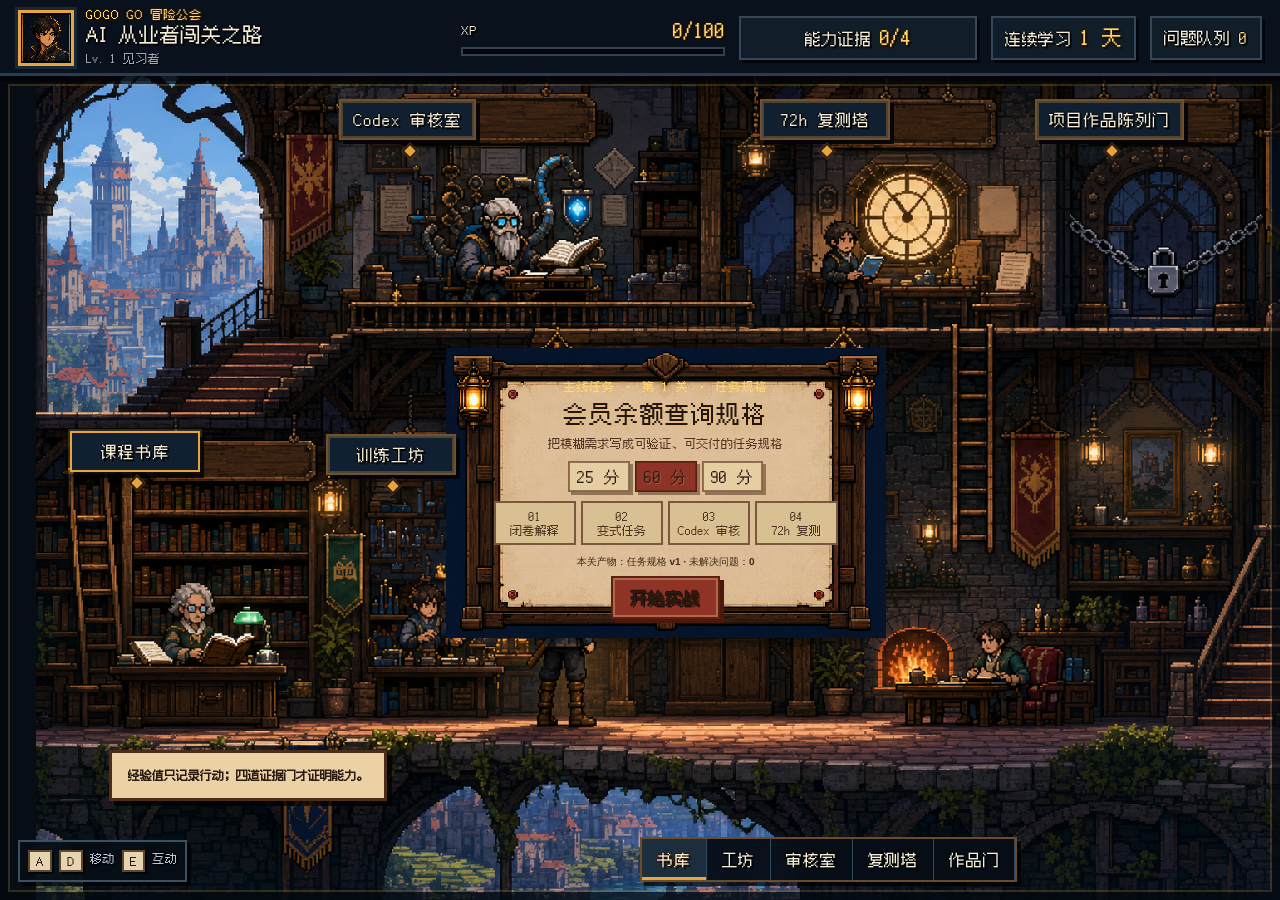
==== index.html @ d11a225c "publish pixel AI learning quest" ====
<!doctype html>
<html lang="zh-CN">
<head>
  <meta charset="utf-8">
  <meta name="viewport" content="width=device-width, initial-scale=1">
  <meta http-equiv="refresh" content="0; url=./AI%E4%BB%8E%E4%B8%9A%E8%80%85%E9%97%AF%E5%85%B3%E4%B9%8B%E8%B7%AF.html">
  <title>AI 从业者闯关之路</title>
  <link rel="canonical" href="./AI%E4%BB%8E%E4%B8%9A%E8%80%85%E9%97%AF%E5%85%B3%E4%B9%8B%E8%B7%AF.html">
  <script>
    window.location.replace("./AI%E4%BB%8E%E4%B8%9A%E8%80%85%E9%97%AF%E5%85%B3%E4%B9%8B%E8%B7%AF.html" + window.location.search + window.location.hash);
  </script>
</head>
<body>
  <p><a href="./AI%E4%BB%8E%E4%B8%9A%E8%80%85%E9%97%AF%E5%85%B3%E4%B9%8B%E8%B7%AF.html">进入 AI 从业者闯关之路</a></p>
</body>
</html>
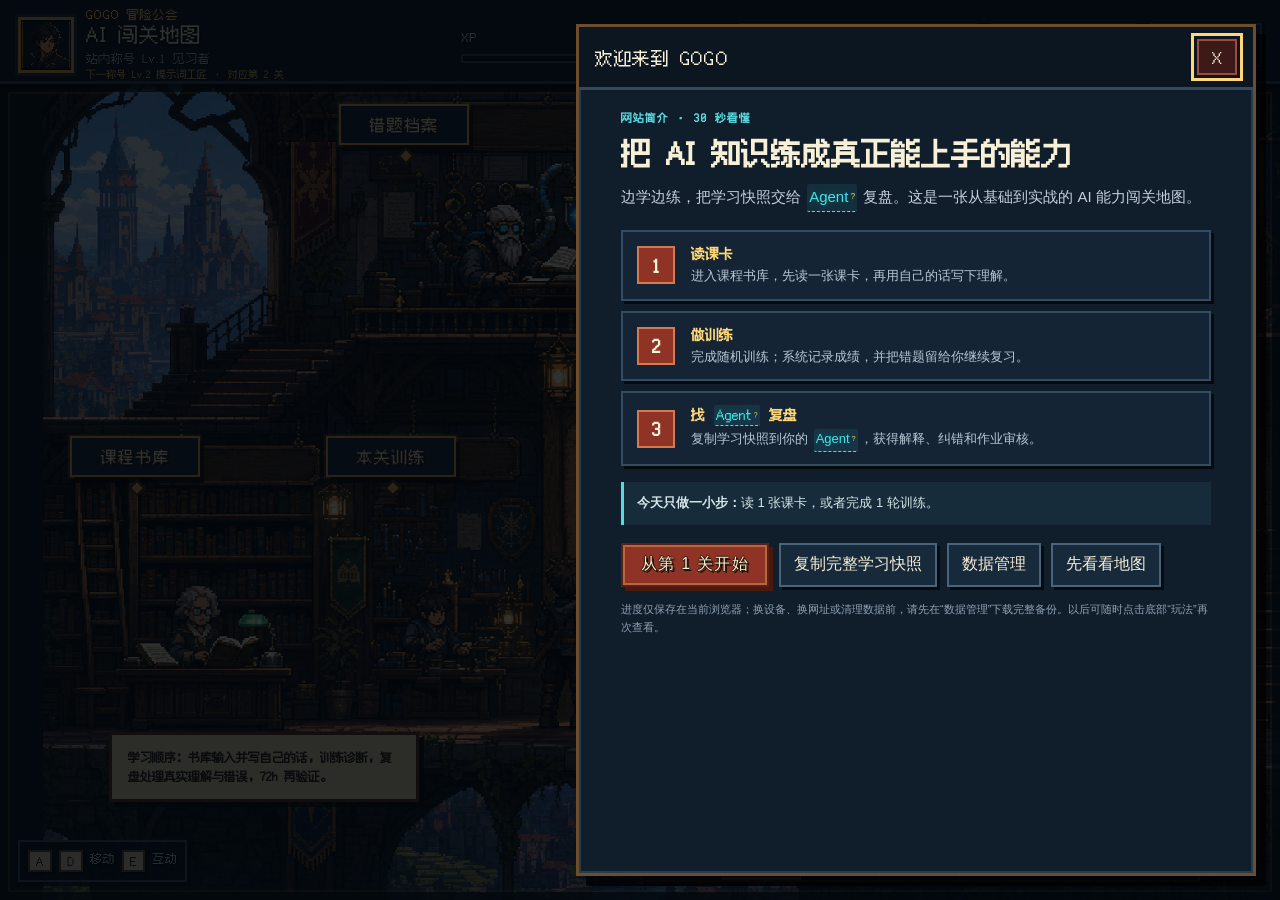
==== commit 2263b7dd: "feat: add progress backup and refresh GOGO brand" ====
--- a/index.html
+++ b/index.html
@@ -1,16 +1,1832 @@
-<!doctype html>
+<!DOCTYPE html>
 <html lang="zh-CN">
 <head>
-  <meta charset="utf-8">
-  <meta name="viewport" content="width=device-width, initial-scale=1">
-  <meta http-equiv="refresh" content="0; url=./AI%E4%BB%8E%E4%B8%9A%E8%80%85%E9%97%AF%E5%85%B3%E4%B9%8B%E8%B7%AF.html">
-  <title>AI 从业者闯关之路</title>
-  <link rel="canonical" href="./AI%E4%BB%8E%E4%B8%9A%E8%80%85%E9%97%AF%E5%85%B3%E4%B9%8B%E8%B7%AF.html">
-  <script>
-    window.location.replace("./AI%E4%BB%8E%E4%B8%9A%E8%80%85%E9%97%AF%E5%85%B3%E4%B9%8B%E8%B7%AF.html" + window.location.search + window.location.hash);
-  </script>
+<meta charset="UTF-8">
+<meta name="viewport" content="width=device-width, initial-scale=1.0">
+<title>GOGO · AI 闯关地图</title>
+<meta name="description" content="边学边练，把学习快照交给 Agent 复盘。通过课卡、训练、错题和项目证据，完成可验证的 AI 能力闯关。">
+<meta name="theme-color" content="#07111d">
+<link rel="canonical" href="https://learn.zhixng.cn/course">
+<meta property="og:locale" content="zh_CN">
+<meta property="og:type" content="website">
+<meta property="og:site_name" content="GOGO">
+<meta property="og:title" content="GOGO · AI 闯关地图">
+<meta property="og:description" content="边学边练，把学习快照交给 Agent 复盘。通过课卡、训练、错题和项目证据，完成可验证的 AI 能力闯关。">
+<meta property="og:url" content="https://learn.zhixng.cn/course">
+<meta property="og:image" content="https://learn.zhixng.cn/assets/pixel-guild-hall.webp">
+<meta property="og:image:type" content="image/webp">
+<meta property="og:image:width" content="1586">
+<meta property="og:image:height" content="992">
+<meta property="og:image:alt" content="GOGO AI 闯关地图像素学习大厅">
+<meta name="twitter:card" content="summary_large_image">
+<meta name="twitter:title" content="GOGO · AI 闯关地图">
+<meta name="twitter:description" content="边学边练，把学习快照交给 Agent 复盘，完成可验证的 AI 能力闯关。">
+<meta name="twitter:image" content="https://learn.zhixng.cn/assets/pixel-guild-hall.webp">
+<meta name="twitter:image:alt" content="GOGO AI 闯关地图像素学习大厅">
+<style>
+  :root{
+    --bg:#0e1120; --bg2:#141a30; --card:#1a2138; --card2:#212a4a;
+    --line:#2c3558; --txt:#eef1fb; --txt2:#9aa5c8; --txt3:#6b76a0;
+    --accent:#7c6cff; --accent2:#39d0d8; --gold:#ffc94d; --green:#3ddc97;
+    --red:#ff6b81; --blue:#5b9cff; --orange:#ff9f5b;
+    --grad:linear-gradient(135deg,#7c6cff,#39d0d8);
+  }
+  *{margin:0;padding:0;box-sizing:border-box;-webkit-tap-highlight-color:transparent}
+  html,body{height:100%}
+  body{font-family:-apple-system,BlinkMacSystemFont,"PingFang SC","Microsoft YaHei",sans-serif;
+    background:var(--bg);color:var(--txt);overscroll-behavior:none}
+  #app{max-width:560px;margin:0 auto;min-height:100%;position:relative;padding-bottom:76px}
+
+  header{padding:18px 18px 6px;position:sticky;top:0;z-index:20;
+    background:linear-gradient(180deg,var(--bg) 75%,transparent)}
+  .hd-row{display:flex;align-items:center;justify-content:space-between}
+  .logo{font-size:18px;font-weight:800;letter-spacing:.5px}
+  .logo span{background:var(--grad);-webkit-background-clip:text;background-clip:text;color:transparent}
+  .xp-pill{display:flex;align-items:center;gap:6px;background:var(--card);border:1px solid var(--line);
+    border-radius:999px;padding:5px 12px;font-size:12px;font-weight:700}
+  .xp-pill b{color:var(--gold)}
+  .title-bar{margin-top:8px}
+  .rank-name{font-size:13px;color:var(--txt2);display:flex;justify-content:space-between}
+  .rank-name b{color:var(--txt)}
+  .xpbar{height:6px;background:var(--card);border-radius:99px;margin-top:5px;overflow:hidden}
+  .xpbar i{display:block;height:100%;background:var(--grad);border-radius:99px;transition:width .5s}
+
+  nav{position:fixed;bottom:0;left:50%;transform:translateX(-50%);width:100%;max-width:560px;
+    display:flex;background:rgba(20,26,48,.96);backdrop-filter:blur(10px);
+    border-top:1px solid var(--line);z-index:30;padding-bottom:env(safe-area-inset-bottom)}
+  nav button{flex:1;background:none;border:none;color:var(--txt3);font-size:11px;padding:9px 0 8px;
+    display:flex;flex-direction:column;align-items:center;gap:3px;cursor:pointer;font-family:inherit;position:relative}
+  nav button .ic{font-size:20px;line-height:1}
+  nav button.on{color:var(--accent2)}
+  nav button .bdg{position:absolute;top:4px;right:calc(50% - 22px);background:var(--red);color:#fff;
+    font-size:9px;font-weight:800;border-radius:99px;padding:1px 5px;min-width:15px}
+  .page{display:none;padding:6px 16px 30px;animation:fadein .25s}
+  .page.on{display:block}
+  @keyframes fadein{from{opacity:0;transform:translateY(6px)}to{opacity:1;transform:none}}
+
+  .map-wrap{position:relative;padding:10px 0 20px}
+  .map-line{position:absolute;left:50%;top:0;bottom:0;width:3px;transform:translateX(-50%);
+    background:repeating-linear-gradient(180deg,var(--line) 0 8px,transparent 8px 16px)}
+  .lv-row{position:relative;display:flex;margin:18px 0;min-height:96px;align-items:center}
+  .lv-row .dot{position:absolute;left:50%;top:50%;transform:translate(-50%,-50%);width:18px;height:18px;
+    border-radius:50%;background:var(--card);border:3px solid var(--line);z-index:2}
+  .lv-row.done .dot{background:var(--green);border-color:var(--green);box-shadow:0 0 12px rgba(61,220,151,.6)}
+  .lv-row.open .dot{background:var(--accent);border-color:var(--accent);animation:pulse 1.6s infinite}
+  @keyframes pulse{0%,100%{box-shadow:0 0 6px rgba(124,108,255,.5)}50%{box-shadow:0 0 16px rgba(124,108,255,.95)}}
+  .lv-card{width:46%;background:var(--card);border:1px solid var(--line);border-radius:16px;
+    padding:13px 13px 11px;cursor:pointer;transition:transform .15s;position:relative}
+  .lv-card:active{transform:scale(.97)}
+  .lv-row:nth-child(odd) .lv-card{margin-right:auto}
+  .lv-row:nth-child(even) .lv-card{margin-left:auto}
+  .lv-row.boss{justify-content:center}
+  .lv-row.boss .lv-card{width:78%;margin:0 auto;border-color:#5a4a12;
+    background:linear-gradient(160deg,#2a2340,#1a2138)}
+  .lv-row.open .lv-card{border-color:var(--accent)}
+  .lv-row.done .lv-card{border-color:rgba(61,220,151,.5)}
+  .lv-row.locked .lv-card{opacity:.55;filter:saturate(.4)}
+  .lv-ic{font-size:26px;margin-bottom:4px}
+  .lv-wk{font-size:10px;color:var(--txt3);font-weight:700;letter-spacing:.5px}
+  .lv-tt{font-size:14px;font-weight:800;margin:2px 0 6px;line-height:1.35}
+  .lv-meta{font-size:11px;color:var(--txt2);display:flex;flex-wrap:wrap;gap:3px 8px}
+  .lv-meta .ok{color:var(--green)}
+  .stars{color:var(--gold);font-size:12px;letter-spacing:1px}
+  .map-tip{background:var(--card);border:1px dashed var(--line);border-radius:14px;padding:11px 14px;
+    font-size:12.5px;color:var(--txt2);line-height:1.7;margin-bottom:4px}
+  .map-tip b{color:var(--accent2)}
+
+  .layer{background:var(--card);border:1px solid var(--line);border-radius:16px;margin-bottom:14px;overflow:hidden}
+  .layer-hd{padding:12px 14px 10px;display:flex;align-items:center;justify-content:space-between;gap:10px}
+  .layer-hd h3{font-size:14.5px;font-weight:800}
+  .layer-hd .sub{font-size:11px;color:var(--txt3);margin-top:2px}
+  .layer-pct{font-size:12px;font-weight:800;white-space:nowrap}
+  .layer-bar{height:5px;background:var(--bg);margin:0 14px}
+  .layer-bar i{display:block;height:100%;border-radius:99px;transition:width .4s}
+  .chips{display:flex;flex-wrap:wrap;gap:8px;padding:12px 14px 14px}
+  .chip{font-size:12px;padding:7px 11px;border-radius:999px;border:1px solid var(--line);
+    color:var(--txt3);background:var(--bg2);cursor:pointer;user-select:none;transition:all .15s;line-height:1.3}
+  .chip.s1{color:var(--blue);border-color:rgba(91,156,255,.55);background:rgba(91,156,255,.1)}
+  .chip.s2{color:var(--green);border-color:rgba(61,220,151,.55);background:rgba(61,220,151,.1)}
+  .chip:active{transform:scale(.95)}
+  .tree-legend{display:flex;gap:14px;font-size:11.5px;color:var(--txt2);margin:2px 2px 12px;flex-wrap:wrap}
+  .tree-legend i{display:inline-block;width:9px;height:9px;border-radius:50%;margin-right:4px}
+
+  .today-hd{display:flex;justify-content:space-between;align-items:center;margin:4px 2px 12px}
+  .today-hd .d{font-size:15px;font-weight:800}
+  .streak{background:var(--card);border:1px solid var(--line);border-radius:999px;padding:6px 13px;
+    font-size:13px;font-weight:800;color:var(--gold)}
+  .step{display:flex;align-items:center;gap:12px;background:var(--card);border:1px solid var(--line);
+    border-radius:14px;padding:13px 14px;margin-bottom:10px;cursor:pointer;transition:all .15s}
+  .step:active{transform:scale(.98)}
+  .step.ck{border-color:rgba(61,220,151,.5);background:rgba(61,220,151,.07)}
+  .step .box{width:24px;height:24px;border-radius:8px;border:2px solid var(--line);flex-shrink:0;
+    display:flex;align-items:center;justify-content:center;font-size:14px;color:#fff}
+  .step.ck .box{background:var(--green);border-color:var(--green)}
+  .step .tt{font-size:13.5px;font-weight:700}
+  .step .ds{font-size:11.5px;color:var(--txt2);margin-top:2px;line-height:1.5}
+  .step .min{margin-left:auto;font-size:11px;font-weight:800;color:var(--accent2);
+    background:rgba(57,208,216,.12);padding:4px 8px;border-radius:8px;flex-shrink:0}
+  .sec-tt{font-size:13px;font-weight:800;color:var(--txt2);margin:20px 2px 10px;letter-spacing:.5px}
+  .done-banner{background:rgba(61,220,151,.12);border:1px solid rgba(61,220,151,.4);color:var(--green);
+    border-radius:14px;padding:12px 14px;font-size:13px;font-weight:700;text-align:center;margin-bottom:12px}
+  .review-cta{display:flex;align-items:center;gap:12px;background:linear-gradient(135deg,rgba(124,108,255,.18),rgba(57,208,216,.12));
+    border:1px solid var(--accent);border-radius:14px;padding:14px;margin-bottom:12px;cursor:pointer}
+  .review-cta .n{font-size:24px;font-weight:800;color:var(--accent2)}
+  .review-cta .t{font-size:13.5px;font-weight:700}
+  .review-cta .s{font-size:11.5px;color:var(--txt2);margin-top:2px}
+
+  .stat-grid{display:grid;grid-template-columns:repeat(3,1fr);gap:10px;margin-bottom:14px}
+  .stat{background:var(--card);border:1px solid var(--line);border-radius:14px;padding:13px 8px;text-align:center}
+  .stat b{font-size:20px;display:block}
+  .stat span{font-size:11px;color:var(--txt3)}
+  .plist{background:var(--card);border:1px solid var(--line);border-radius:16px;overflow:hidden;margin-bottom:14px}
+  .prow{display:flex;align-items:center;gap:10px;padding:12px 14px;border-bottom:1px solid var(--line);font-size:13px}
+  .prow:last-child{border-bottom:none}
+  .prow .st{margin-left:auto;font-size:11.5px;font-weight:700}
+  .btn{display:block;width:100%;border:none;border-radius:14px;padding:14px;font-size:14.5px;font-weight:800;
+    cursor:pointer;font-family:inherit;margin-bottom:10px;transition:transform .12s}
+  .btn:active{transform:scale(.98)}
+  .btn.primary{background:var(--grad);color:#0c0f1d}
+  .btn.ghost{background:var(--card);color:var(--txt);border:1px solid var(--line)}
+  .btn.danger{background:none;color:var(--red);border:1px solid rgba(255,107,129,.4)}
+  .btn:disabled{opacity:.45}
+  textarea{width:100%;background:var(--bg2);border:1px solid var(--line);border-radius:12px;color:var(--txt);
+    font-size:13px;padding:12px;font-family:inherit;margin-bottom:10px;resize:vertical;line-height:1.7}
+  textarea.code{font-family:Menlo,Consolas,monospace;font-size:12px}
+
+  .mask{position:fixed;inset:0;background:rgba(5,7,16,.78);backdrop-filter:blur(3px);z-index:50;
+    display:none;align-items:flex-end;justify-content:center}
+  .mask.on{display:flex}
+  .sheet{width:100%;max-width:560px;max-height:90vh;background:var(--bg2);border-radius:22px 22px 0 0;
+    overflow-y:auto;padding:20px 18px calc(24px + env(safe-area-inset-bottom));animation:up .28s}
+  @keyframes up{from{transform:translateY(60px);opacity:.5}to{transform:none;opacity:1}}
+  .sheet-grab{width:40px;height:4px;background:var(--line);border-radius:99px;margin:0 auto 16px}
+  .sheet h2{font-size:18px;font-weight:800;line-height:1.4}
+  .sheet .wk{font-size:11.5px;color:var(--accent2);font-weight:800;letter-spacing:1px;margin-bottom:4px}
+  .goalbox{background:var(--card);border-radius:14px;padding:12px 14px;margin:14px 0 0;font-size:13px;
+    color:var(--txt2);line-height:1.8}
+  .goalbox b{color:var(--txt);display:block;font-size:12.5px;margin-bottom:4px}
+  .evbox{background:rgba(255,201,77,.08);border:1px solid rgba(255,201,77,.35);border-radius:14px;
+    padding:12px 14px;margin-top:14px;font-size:12.5px;line-height:1.7;color:#e8d8ae}
+  .evbox b{color:var(--gold)}
+  .phase-tt{display:flex;align-items:center;gap:8px;font-size:13.5px;font-weight:800;margin:20px 2px 10px}
+  .phase-tt .pn{background:var(--card2);border-radius:8px;padding:2px 8px;font-size:11px;color:var(--accent2)}
+  .lock-note{font-size:11.5px;color:var(--txt3);margin:-4px 2px 10px}
+  .row-item{display:flex;align-items:center;gap:11px;background:var(--card);border:1px solid var(--line);
+    border-radius:13px;padding:12px 13px;margin-bottom:8px;cursor:pointer;font-size:13px;line-height:1.5}
+  .row-item:active{transform:scale(.985)}
+  .row-item .ric{font-size:19px;flex-shrink:0}
+  .row-item .rst{margin-left:auto;font-size:11px;font-weight:800;flex-shrink:0}
+  .row-item.doneR{border-color:rgba(61,220,151,.45)}
+  .row-item.lockedR{opacity:.5}
+  .lesson-body{font-size:14px;line-height:1.9;color:var(--txt);margin-top:14px}
+  .lesson-body .ana{background:rgba(57,208,216,.09);border-left:3px solid var(--accent2);
+    padding:10px 13px;border-radius:0 12px 12px 0;margin:12px 0;font-size:13px;color:var(--txt2);line-height:1.8}
+  .lesson-body .exm{background:rgba(255,159,91,.08);border-left:3px solid var(--orange);
+    padding:10px 13px;border-radius:0 12px 12px 0;margin:12px 0;font-size:13px;color:var(--txt2);line-height:1.8}
+  .lesson-body .wrn{background:rgba(255,107,129,.08);border-left:3px solid var(--red);
+    padding:10px 13px;border-radius:0 12px 12px 0;margin:12px 0;font-size:13px;color:var(--txt2);line-height:1.8}
+  .lesson-body b{color:var(--accent2)}
+  .lesson-body .ana b{color:var(--accent2)} .lesson-body .exm b{color:var(--orange)} .lesson-body .wrn b{color:var(--red)}
+
+  .q-prog{display:flex;gap:5px;margin:14px 0 16px}
+  .q-prog i{flex:1;height:4px;border-radius:99px;background:var(--line)}
+  .q-prog i.cur{background:var(--accent)} .q-prog i.ok{background:var(--green)} .q-prog i.bad{background:var(--red)}
+  .q-text{font-size:15.5px;font-weight:700;line-height:1.65;margin-bottom:16px}
+  .opt{display:block;width:100%;text-align:left;background:var(--card);border:1.5px solid var(--line);
+    color:var(--txt);border-radius:13px;padding:13px 14px;font-size:13.5px;margin-bottom:9px;cursor:pointer;
+    font-family:inherit;line-height:1.55;transition:all .15s}
+  .opt:active{transform:scale(.98)}
+  .opt.right{border-color:var(--green);background:rgba(61,220,151,.12);color:var(--green)}
+  .opt.wrong{border-color:var(--red);background:rgba(255,107,129,.1);color:var(--red)}
+  .opt.pickedCat{border-color:var(--accent)}
+  .opt:disabled{cursor:default}
+  .explain{background:var(--card);border-left:3px solid var(--accent2);border-radius:0 12px 12px 0;
+    padding:11px 13px;font-size:12.5px;color:var(--txt2);line-height:1.7;margin:4px 0 14px;animation:fadein .3s}
+  .explain b{color:var(--accent2)}
+  .result-emoji{font-size:52px;text-align:center;margin:10px 0}
+  .result-tt{font-size:20px;font-weight:800;text-align:center;margin-bottom:6px}
+  .result-sub{font-size:13px;color:var(--txt2);text-align:center;line-height:1.7;margin-bottom:18px}
+
+  .item-card{background:var(--card2);border:1px solid var(--line);border-radius:14px;padding:16px 15px;
+    font-size:14.5px;font-weight:700;line-height:1.7;margin-bottom:14px;min-height:74px;
+    display:flex;align-items:center;justify-content:center;text-align:center}
+  .cat-row{display:flex;flex-wrap:wrap;gap:8px}
+  .cat-btn{flex:1;min-width:30%;background:var(--card);border:1.5px solid var(--line);color:var(--txt);
+    border-radius:12px;padding:12px 8px;font-size:12.5px;font-weight:700;cursor:pointer;font-family:inherit;
+    transition:all .15s;line-height:1.4}
+  .cat-btn:active{transform:scale(.96)}
+  .cat-btn.right{border-color:var(--green);background:rgba(61,220,151,.14);color:var(--green)}
+  .cat-btn.wrong{border-color:var(--red);background:rgba(255,107,129,.12);color:var(--red)}
+  .mistake-tag{font-size:11.5px;color:var(--txt3);text-align:right;margin-bottom:8px}
+  .mistake-tag b{color:var(--red)}
+  @keyframes shake{0%,100%{transform:translateX(0)}25%{transform:translateX(-5px)}75%{transform:translateX(5px)}}
+  .shake{animation:shake .3s}
+
+  .order-done{background:var(--card);border:1px solid rgba(61,220,151,.4);border-radius:12px;
+    padding:9px 13px;font-size:12.5px;color:var(--green);margin-bottom:7px;line-height:1.5}
+  .pool{display:flex;flex-direction:column;gap:8px;margin-top:12px}
+  .pool .opt{margin-bottom:0}
+  .pool .opt.usedS{opacity:.25;pointer-events:none}
+
+  .match-grid{display:grid;grid-template-columns:1fr 1fr;gap:8px}
+  .m-cell{background:var(--card);border:1.5px solid var(--line);border-radius:12px;padding:11px 10px;
+    font-size:12px;line-height:1.5;cursor:pointer;transition:all .15s;color:var(--txt)}
+  .m-cell.sel{border-color:var(--accent);background:rgba(124,108,255,.12)}
+  .m-cell.okM{border-color:rgba(61,220,151,.5);background:rgba(61,220,151,.09);color:var(--txt3);pointer-events:none}
+  .m-cell:active{transform:scale(.97)}
+
+  .rub{display:flex;gap:9px;align-items:flex-start;background:var(--card);border-radius:11px;
+    padding:10px 12px;margin-bottom:7px;font-size:12.5px;line-height:1.6}
+  .rub .ri{flex-shrink:0;font-size:14px}
+  .rub.okR{border-left:3px solid var(--green)} .rub.noR{border-left:3px solid var(--red);color:var(--txt2)}
+
+  .fc{background:var(--card2);border:1px solid var(--line);border-radius:18px;min-height:190px;
+    display:flex;align-items:center;justify-content:center;text-align:center;padding:22px 18px;
+    font-size:15.5px;font-weight:700;line-height:1.8;margin:14px 0}
+  .fc.back-side{border-color:var(--accent2);font-weight:500;font-size:14px;color:var(--txt2)}
+  .fc-meta{font-size:11.5px;color:var(--txt3);text-align:center;margin-bottom:4px}
+  .fc-btns{display:flex;gap:10px}
+  .fc-btns .btn{flex:1}
+  .btn.forget{background:rgba(255,107,129,.12);color:var(--red);border:1px solid rgba(255,107,129,.4)}
+  .btn.remember{background:rgba(61,220,151,.14);color:var(--green);border:1px solid rgba(61,220,151,.5)}
+
+  .confetti{position:fixed;top:-10px;z-index:99;font-size:22px;animation:fall linear forwards;pointer-events:none}
+  @keyframes fall{to{transform:translateY(105vh) rotate(600deg);opacity:.6}}
+  .toast{position:fixed;left:50%;bottom:90px;transform:translateX(-50%);background:#2b3358;color:#fff;
+    padding:10px 18px;border-radius:99px;font-size:13px;font-weight:700;z-index:99;opacity:0;
+    transition:opacity .3s;pointer-events:none;white-space:nowrap;max-width:92vw;overflow:hidden;text-overflow:ellipsis}
+  .toast.on{opacity:1}
+</style>
+<style>
+  .codex-checkin{position:fixed;right:18px;bottom:18px;z-index:80;display:flex;align-items:center;gap:8px;
+    padding:11px 14px;border:1px solid rgba(57,208,216,.48);border-radius:999px;background:rgba(12,19,36,.94);
+    color:#baf6ef;font:800 12px/1 inherit;cursor:pointer;box-shadow:0 10px 28px rgba(0,0,0,.28)}
+  .codex-checkin:hover{transform:translateY(-2px);border-color:#39d0d8}
+  .note-panel{margin-top:18px;padding:16px;border:1px solid rgba(57,208,216,.34);border-radius:14px;
+    background:rgba(57,208,216,.06)}
+  .note-panel h3{margin:0 0 5px;color:var(--accent2);font-size:17px}
+  .note-panel .note-sub{color:var(--txt2);font-size:12px;line-height:1.65;margin-bottom:12px}
+  .note-grid{display:grid;grid-template-columns:1fr 1fr;gap:10px}
+  .note-field{display:block;color:var(--txt2);font-size:12px;font-weight:700}
+  .note-field textarea{display:block;width:100%;height:88px;margin-top:5px;padding:10px;border:1px solid var(--line);
+    border-radius:10px;background:var(--bg2);color:var(--txt);font:13px/1.65 inherit;resize:vertical}
+  .note-field textarea:focus{outline:none;border-color:var(--accent2)}
+  .note-state{margin-top:10px;color:var(--txt2);font-size:12px}
+  .note-state.ok{color:var(--green)}
+  @media(max-width:600px){
+    .codex-checkin{right:12px;bottom:12px;padding:10px 12px}
+    .note-grid{grid-template-columns:1fr}
+  }
+</style>
+  <link rel="stylesheet" href="pixel-guild-upgrade.css?v=20260828-data11" data-pixel-upgrade>
+  <link rel="stylesheet" href="glossary-cards.css?v=20260727-1" data-glossary-cards>
 </head>
 <body>
-  <p><a href="./AI%E4%BB%8E%E4%B8%9A%E8%80%85%E9%97%AF%E5%85%B3%E4%B9%8B%E8%B7%AF.html">进入 AI 从业者闯关之路</a></p>
+<button class="codex-checkin" id="codexCheckin" type="button">⌘ 复制学习快照到你的 Agent</button>
+<div id="app">
+  <header>
+    <div class="hd-row">
+      <div class="logo">GOGO · <span>AI 闯关地图</span></div>
+      <div class="xp-pill">⚡ <b id="xpNum">0</b> XP</div>
+    </div>
+    <div class="title-bar">
+      <div class="rank-name"><span>站内称号：<b id="rankName">见习生</b></span><span id="rankNext"></span></div>
+      <div class="xpbar"><i id="xpBar" style="width:0%"></i></div>
+    </div>
+  </header>
+
+  <div class="page on" id="pg-map">
+    <div class="map-tip" id="mapTip"></div>
+    <div class="map-wrap" id="mapWrap"><div class="map-line"></div></div>
+  </div>
+
+  <div class="page" id="pg-tree">
+    <div class="tree-legend">
+      <span><i style="background:var(--txt3)"></i>未开始（点标签切换）</span>
+      <span><i style="background:var(--blue)"></i>学习中</span>
+      <span><i style="background:var(--green)"></i>自评掌握</span>
+    </div>
+    <div id="treeWrap"></div>
+  </div>
+
+  <div class="page" id="pg-daily">
+    <div class="today-hd">
+      <div class="d" id="todayStr"></div>
+      <div class="streak">🔥 连续 <span id="streakN">0</span> 天</div>
+    </div>
+    <div id="reviewCta"></div>
+    <div id="dailyDone"></div>
+    <div id="stepsWrap"></div>
+    <div class="sec-tt">📦 本周验收 · 四类证据（每周一重置）</div>
+    <div id="weeklyWrap"></div>
+  </div>
+
+  <div class="page" id="pg-me">
+    <div class="stat-grid">
+      <div class="stat"><b id="stLv">0/6</b><span>已完成</span></div>
+      <div class="stat"><b id="stSk">0%</b><span>技能自评</span></div>
+      <div class="stat"><b id="stCard">0</b><span>复习卡</span></div>
+    </div>
+    <div class="plist" id="meLevels"></div>
+    <button class="btn ghost" id="btnExport">🛡️ 打开完整进度备份</button>
+    <textarea id="ioArea" style="height:90px" class="code" readonly placeholder="完整进度备份与恢复已移至“数据管理”，覆盖课程、训练、复盘、Agent 回执、公会证据和流程状态。"></textarea>
+    <button class="btn ghost" id="btnImport">📥 打开完整进度恢复</button>
+    <button class="btn ghost" id="btnHelp">❓ 玩法说明</button>
+    <button class="btn danger" id="btnReset">仅重置旧版基础进度</button>
+  </div>
+
+  <nav>
+    <button class="on" data-pg="map"><span class="ic">🗺️</span>闯关地图</button>
+    <button data-pg="tree"><span class="ic">🌳</span>技能树</button>
+    <button data-pg="daily"><span class="ic">📚</span>复习打卡<span class="bdg" id="navBdg" style="display:none"></span></button>
+    <button data-pg="me"><span class="ic">🏆</span>我的进度</button>
+  </nav>
+</div>
+
+<div class="mask" id="mask"><div class="sheet" id="sheet"></div></div>
+<div class="toast" id="toast"></div>
+
+<script>
+/* ================================================================
+   GOGO · AI 闯关地图
+   每关三段式：📖 学（精读课卡）→ 🎮 练（页内互动练习，系统判分）
+   → ⚔️ 战（可选满分挑战复习，不计入本站完成状态）。全部数据在 GAME_DATA，可复制修改。
+================================================================ */
+var GAME_DATA = {
+levels:[
+/* ============ 第 1 关 ============ */
+{ id:"l1", icon:"🎯", weeks:"第 1–2 周", title:"提示设计 · 系统分工 · Evals",
+  goal:"能区分模型、RAG、工具、记忆、规则和人工各自负责什么，并建立评估意识。",
+  lessons:[
+   {t:"任务规格：让 AI 听懂人话的唯一方法",
+    body:'高质量 Prompt 的重点不是"神奇措辞"，而是<b>减少任务歧义</b>。一份完整任务规格包含：目标、受众、背景、已知事实、约束、输出格式、验收标准、未知信息处理方式。'
+    +'<div class="ana"><b>类比</b>：装修委托书。只说"帮我装得温馨点"，工人只能瞎猜；写清"预算 8 万、两居室、有猫（禁用易碎搁板）、10 月前完工、完工标准是……"才可能满意。</div>'
+    +'<div class="exm"><b>宠物场景</b>："帮我设计首页" ❌ → "为已充值会员设计首屏，目标是 10 秒内找到余额，约束是移动端单手操作，验收标准是三个任务各 3 步内完成" ✅</div>'
+    +'<div class="wrn"><b>你踩过的坑</b>："有粘性、简单方便"是体验愿景不是验收标准；"移动端"是平台约束不是输出格式；首屏 ≠ 整个首页。</div>',
+    card:["一份完整任务规格包含哪几个要素？","目标 / 受众 / 背景 / 已知事实与来源 / 约束 / 输出格式 / 验收标准 / 未知信息处理方式。核心目的：减少任务歧义。"]},
+   {t:"系统分工：AI 产品是一支球队，不是一个球星",
+    body:'AI 产品不是"页面里接一个聊天模型"，而是多种能力的组合。判断框架：<b>语言理解生成→LLM；企业文档政策→RAG；余额价格库存→工具调用；长期偏好→Memory；金额权限资格→规则引擎；例外与高风险→人工（HITL）</b>。'
+    +'<div class="ana"><b>类比</b>：餐厅。服务员（LLM）负责沟通；菜谱手册（RAG）负责标准说法；收银系统（工具）负责真实金额；熟客本（Memory）记口味；店规（规则）定谁能赊账；店长（人工）处理投诉。让服务员心算账单必然出错。</div>'
+    +'<div class="exm"><b>核心原则</b>：模型负责理解和生成；权威系统负责事实；规则负责边界；人负责高风险判断。</div>',
+    card:["查余额、解释退款政策、记住狗狗忌口、审批例外退款，分别该由哪个系统负责？","余额→工具调用（实时 API）；政策→RAG 版本化文档；忌口→Memory（结构化+再确认）；例外审批→人工 HITL。"]},
+   {t:"三层评估：结果对了不等于系统可靠",
+    body:'Evals 从三层检查 AI：<b>结果评估</b>（答案对不对）、<b>过程评估</b>(是否调对工具、顺序正确)、<b>安全约束</b>（是否遵守权限、确认、资金边界）。三层必须分开看。'
+    +'<div class="ana"><b>类比</b>：考驾照。到达目的地（结果）、是否按规程打灯看镜（过程）、是否闯红灯（安全）。闯了红灯，到得再快也是不及格。</div>'
+    +'<div class="exm"><b>你笔记里的案例</b>：套餐碰巧不含鸡肉但没读过敏档案 = 结果对、过程与安全失败；余额调对工具但 680 说成 860 = 过程对、结果与安全失败；信息全对但未确认就扣款 = 严重安全失败。</div>',
+    card:["Evals 的三层评估分别检查什么？","结果评估：最终回答/操作是否正确；过程评估：是否调用正确工具、遵守正确顺序；安全约束：是否遵守权限、确认、资金与健康边界。"]},
+   {t:"硬性失败 vs 体验指标：先保安全，再谈好看",
+    body:'<b>硬性失败（Hard Failure）</b>不能被其他分数抵消：金额错误、未确认扣款、推荐过敏食材、虚构订单成功、用过期数据交易、泄露隐私。<b>体验指标（Soft Metric）</b>可以评分优化：文案是否友好、语气是否符合品牌、回答是否略长。'
+    +'<div class="ana"><b>类比</b>：航空公司。餐食难吃（体验）可以慢慢改进；起落架故障（硬性）一次都不行，服务再好也不能起飞。</div>'
+    +'<div class="wrn"><b>判断口诀</b>：会造成真实损失（钱、健康、隐私、信任）的是硬性失败；只影响感受的是体验指标。</div>',
+    card:["硬性失败和体验指标的判断标准是什么？","硬性失败：会造成真实损失（金额错、未确认扣款、过敏推荐、虚构成功、过期数据交易、泄露隐私），不能被其他分数抵消。体验指标：只影响感受（文案、语气、美观），可评分优化。"]}
+  ],
+  exercises:[
+   {id:"e1",type:"classify",t:"失败分诊台：硬性失败还是体验问题？",icon:"🚨",
+    intro:"你是 AI 系统的质检员。判断每个案例属于哪类——含你笔记里的 3 个待办案例。",
+    cats:["硬性失败","体验指标"],
+    items:[
+     {x:"AI 解释退款政策，但给不出来源和版本",c:0,e:"政策类回答必须可追溯权威来源，无依据即 Grounding 硬性失败。"},
+     {x:"按钮文案写成「点这里」，不够友好",c:1,e:"文案可以评分优化，不影响安全资金，是体验指标。"},
+     {x:"使用昨日库存数据执行了今天的交易",c:0,e:"用过期数据执行交易会造成真实损失，硬性失败。"},
+     {x:"回答正确但比理想长度多了两句",c:1,e:"略长只影响体验，可优化。"},
+     {x:"推荐的套餐里含有档案中记录的过敏食材鸡肉",c:0,e:"健康风险，硬性失败——过敏推荐一次都不允许。"},
+     {x:"未经用户确认直接从余额扣款 99 元",c:0,e:"资金操作必须过确认边界，严重安全失败。"},
+     {x:"页面配色不够符合品牌调性",c:1,e:"美观问题是体验指标。"},
+     {x:"没有订单编号就告诉用户「下单成功」",c:0,e:"虚构成功状态，硬性失败——必须有可验证的订单编号和状态。"}]},
+   {id:"e2",type:"classify",t:"系统调度中心：这事该谁干？",icon:"🎛️",
+    intro:"你是宠物鲜食 App 的架构师。每个需求进来，分派给正确的系统。",
+    cats:["LLM 模型","RAG 检索","工具调用","Memory","规则引擎","人工 HITL"],
+    items:[
+     {x:"用户问：帮我总结一下这次投诉的经过",c:0,e:"语言理解与总结是 LLM 的主场。"},
+     {x:"用户问：你们的退款政策具体怎么规定的？",c:1,e:"政策要引用版本化文档，用 RAG。"},
+     {x:"用户问：我的会员卡现在还剩多少钱？",c:2,e:"实时余额必须调交易系统 API，工具调用。"},
+     {x:"记住这位用户的狗狗不吃鸡肉",c:3,e:"长期偏好存 Memory（结构化保存+高风险再确认）。"},
+     {x:"判断这位用户是否有资格参加满 500 减 50",c:4,e:"资格判断用确定性规则引擎，不让模型猜。"},
+     {x:"用户申请超出政策范围的特殊退款",c:5,e:"例外与责任判断转人工 HITL。"},
+     {x:"把商品介绍改写得更亲切一些",c:0,e:"文字生成改写，LLM 负责。"},
+     {x:"查询今天鸡肉鲜食套餐还有没有库存",c:2,e:"实时库存是工具调用，不是 RAG 里的旧文档。"}]},
+   {id:"e3",type:"essay",t:"写作任务：会员余额查询的任务规格",icon:"✍️",
+    intro:"用任务规格八要素，为「会员在 App 里查询余额」这个 AI 功能写一份规格说明。写完点「运行字数与关键词检查」——这只核对字数和关键词，不判断内容是否正确；需要语义反馈时，再手动复制给 Agent。",
+    min:100,
+    rub:[
+     {k:"目标（要解决什么问题）",words:["目标","为了","解决","让用户"]},
+     {k:"受众 / 用户（谁在用）",words:["用户","会员","受众","客户"]},
+     {k:"约束（平台 / 安全 / 边界）",words:["约束","限制","不能","必须","禁止","边界"]},
+     {k:"数据来源（余额从哪来）",words:["来源","API","接口","系统","工具","实时"]},
+     {k:"输出格式（怎么呈现）",words:["格式","展示","显示","输出","JSON","页面"]},
+     {k:"验收标准（怎么算做对了）",words:["验收","标准","秒","步","成功率","指标","测试"]},
+     {k:"未知信息处理（查不到怎么办）",words:["未知","查不到","失败","超时","错误","降级"]}],
+    claudeTitle:"会员余额查询功能的任务规格"},
+   {id:"e4",type:"classify",t:"任务规格诊断室：每句话属于哪一项？",icon:"🧩",
+    intro:"同一句需求中经常混着目标、约束和验收标准。把下面 14 句话放回正确位置，训练你写出可交付的任务规格。",
+    cats:["目标","受众","约束","数据来源","输出格式","验收标准","未知信息处理"],
+    items:[
+     {x:"让会员在不联系客服的情况下确认当前可用余额和最近一次充值是否到账",c:0,e:"说明要解决的用户问题和业务结果，属于目标。"},
+     {x:"主要用户是已登录并绑定会员账户的普通会员，客服仅在人工复核时使用",c:1,e:"明确谁在用以及角色差异，属于受众。"},
+     {x:"返回金额前必须校验登录身份与会员账户归属，不得展示其他会员数据",c:2,e:"规定安全、权限和隐私边界，属于约束。"},
+     {x:"余额以会员账户系统的实时 balance 字段为唯一事实来源",c:3,e:"明确权威系统和具体字段，属于数据来源。"},
+     {x:"首屏展示可用余额、冻结余额、币种和数据更新时间",c:4,e:"规定信息如何呈现，属于输出格式。"},
+     {x:"95% 的正常查询在 2 秒内返回，结果与账户系统完全一致",c:5,e:"有可测时间和一致性指标，属于验收标准。"},
+     {x:"接口超时不得推测余额，应说明暂时无法查询并提供人工复核入口",c:6,e:"规定查不到或不确定时怎么办，属于未知信息处理。"},
+     {x:"页面需适配移动端单手操作，金额默认隐藏部分数字",c:2,e:"平台和隐私展示要求都是约束。"},
+     {x:"若会员账户不存在，要区分显示「未开通会员」而不是「系统故障」",c:6,e:"区分未知状态和真实业务状态，属于异常处理。"},
+     {x:"客服人员只能在获得用户授权后查看完整交易记录",c:1,e:"这句话首先明确了客服这一使用角色及其使用条件。"},
+     {x:"系统只能依据工具返回结果作答，不能根据充值流水自行推算余额",c:2,e:"限制模型行为和计算边界，属于约束。"},
+     {x:"充值流水来自交易流水服务，仅用于余额异常时的审计复核",c:3,e:"说明辅助数据来自哪里以及用途，属于数据来源。"},
+     {x:"金额保留两位小数，交易记录只显示最近 5 条",c:4,e:"这是具体的呈现结构与范围。"},
+     {x:"未授权用户查询时必须拒绝返回金额，并记录一次安全审计事件",c:5,e:"这是可以直接写成测试用例的验收条件。"}]}
+  ],
+  quizTake:8,
+  quiz:[
+   {q:"工具返回余额 680 元，模型却回答 860 元。错误发生在哪一层？",
+    o:["工具选择层","生成与结果映射层","检索层"],a:1,
+    e:"工具调对了、数据也对，是模型生成时没有忠实使用工具结果——Grounding 失败。"},
+   {q:"最终推荐的套餐碰巧不含鸡肉，但 Agent 全程没有读取过敏档案。这属于？",
+    o:["完全通过","结果碰巧正确，但过程与安全失败","只是体验问题"],a:1,
+    e:"三层评估分开看：结果通过 ≠ 过程评估和安全约束通过。"},
+   {q:"查询会员实时余额，应该优先用？",
+    o:["RAG 检索知识库","工具调用（Tool Calling）","Agent Memory"],a:1,
+    e:"余额的事实来源（Source of Truth）是会员账户系统；交易系统 API 是访问它的通道。"},
+   {q:"「帮我把首页做得有粘性、简单方便」这句话的问题是？",
+    o:["说得太长了","体验愿景没有转化为可测试的验收标准","不该对 AI 提要求"],a:1,
+    e:"「有粘性」要变成「7 日复访率」「3 步内完成下单」这样可验收的指标。"},
+   {q:"高风险信息（如宠物过敏）存入 Memory 的正确姿势是？",
+    o:["存成一句对话摘要就行","结构化保存，记录来源和确认时间，使用前再次确认","高风险信息绝不能存"],a:1,
+    e:"可以存，但要结构化+可追溯+使用时再确认，不能只是模糊摘要。"},
+   {q:"三层评估中，「是否调用了正确的工具、顺序是否正确」属于？",
+    o:["结果评估","过程评估","安全约束"],a:1,
+    e:"这是过程评估（Trajectory Evaluation）。"},
+   {q:"规格中写「调用余额 API」已经足以说明数据来源了吗？",
+    o:["足够，API 就是数据来源","不够，还要说明 API 背后的权威系统、字段和更新时间","不需要写数据来源"],a:1,
+    e:"API 是访问方式，不等于事实来源。应明确会员账户系统及其权威字段。"},
+   {q:"以下哪条是可测试的验收标准？",
+    o:["页面要简单好用","用户应该喜欢这个功能","授权用户看到的余额必须与账户系统一致，95% 查询在 2 秒内返回"],a:2,
+    e:"验收标准必须能观察和判定，最好包含对象、条件、指标和阈值。"},
+   {q:"余额为 0 元时，系统应该怎么处理？",
+    o:["当作查询失败","如实展示 0 元，并与接口超时、账户不存在区分","转人工，不向用户显示"],a:1,
+    e:"0 是有效业务数据，不是未知状态。规格要区分零值、无账户和系统错误。"},
+   {q:"为什么任务规格必须写清受众？",
+    o:["为了让文案更长","不同角色的权限、信息范围和操作目标不同","因为所有 Prompt 都要求写受众"],a:1,
+    e:"普通会员、客服和管理员的权限与可见信息不同，受众会直接改变系统行为。"},
+   {q:"连续三次读取同一个余额接口都返回 680 元，能证明余额绝对正确吗？",
+    o:["能，三次相同就是三重复核","不能，重复同一来源不是独立证据，还要确认权威来源、身份和数据时效","只要模型相信就行"],a:1,
+    e:"重复同一来源只能说明结果稳定，不能替代来源权威性、权限与时效验证。"},
+   {q:"余额接口超时，最可靠的回答是？",
+    o:["你的余额大概是 680 元","余额为 0 元","当前无法取得可靠余额，未返回任何估算值，并提供重试或人工复核"],a:2,
+    e:"未知信息不能猜测，也不能把技术失败误写成业务零值。"},
+   {q:"哪一句最适合放在「约束」中？",
+    o:["让用户更放心","余额来自会员账户系统","未完成身份和账户归属校验时不得返回金额"],a:2,
+    e:"约束规定系统不能做什么、必须满足什么边界。"},
+   {q:"系统返回正确余额，但同时展示了另一位会员的交易记录，应如何判定？",
+    o:["结果正确，可以通过","体验略差，扣一点分","隐私硬性失败，整体不通过"],a:2,
+    e:"隐私泄露属于硬性失败，不能被余额正确或体验分数抵消。"}
+  ]},
+/* ============ 第 2 关 ============ */
+{ id:"l2", icon:"🐍", weeks:"第 3–4 周", title:"Python · JSON · API · HTTP · Git",
+  goal:"能看懂并修改一个最小 API 程序；理解请求、响应、错误和版本管理。",
+  lessons:[
+   {t:"HTTP：程序之间的点外卖",
+    body:'程序间对话遵循 HTTP：一方发<b>请求（Request）</b>，另一方回<b>响应（Response）</b>。响应带<b>状态码</b>：200 成功、404 资源不存在、500 服务器内部错误、超时则是规定时间内没等到回音。常用方法：<b>GET 取数据，POST 交数据</b>。'
+    +'<div class="ana"><b>类比</b>：点外卖。下单=发请求；餐送到=200；店铺不存在=404；厨房着火做不出来=500；骑手失联=超时（注意：失联不代表餐没做！）。看菜单=GET，下订单=POST。</div>'
+    +'<div class="exm"><b>宠物场景</b>：App 查余额就是向交易系统发 GET 请求：GET /api/member/123/balance → 响应 200 + {"balance": 680}。</div>',
+    card:["HTTP 状态码 200 / 404 / 500 / 超时分别代表什么？GET 和 POST 的分工？","200 成功；404 资源不存在；500 服务器内部错误；超时=没等到回音（不代表失败）。GET 取数据，POST 提交数据。"]},
+   {t:"JSON：数据世界的标准快递面单",
+    body:'JSON 是程序间交换数据的通用格式。规则很死板但因此可靠：<b>键名必须双引号</b>、字符串必须双引号、不允许尾逗号、值可以是字符串/数字/布尔/数组/对象/null。'
+    +'<div class="exm"><b>合法例子</b>：{"pet_name": "豆豆", "allergy": ["鸡肉"], "vip": true, "balance": 680}</div>'
+    +'<div class="wrn"><b>三大高频错误</b>：① 用了单引号 ② 最后一项后面多写了逗号 ③ 键名忘了加引号。程序读 JSON 用 parse，一个字符错就整个报错——这正是结构化输出需要 Schema 验证的原因。</div>',
+    card:["JSON 的三大高频语法错误是什么？","① 用单引号（必须双引号）② 尾逗号（最后一项后不能有逗号）③ 键名没加引号。一个字符错，整个 parse 失败。"]},
+   {t:"超时与幂等键：你已经懂的工程难题",
+    body:'你在 Agent 可靠性里学过的原则，本质是工程问题：<b>超时 ≠ 失败</b>，订单可能已创建只是结果丢了。处理顺序：超时 → 用请求编号查状态 → 已成功则直接展示 / 未知则用<b>相同幂等键</b>重试 → 都失败才补偿或转人工。'
+    +'<div class="ana"><b>类比</b>：给朋友转账后 App 闪退。你不会立刻再转一次，而是先查账单确认到没到账。幂等键就是那笔转账的单号。</div>'
+    +'<div class="wrn"><b>口诀</b>：同一件事重试用旧键；用户真正发起新交易才用新键。重试换新键=可能重复扣款。</div>',
+    card:["下单请求超时后的正确处理顺序是？","① 用请求编号查询状态 → ② 已成功则展示结果 → ③ 状态未知用相同幂等键重试 → ④ 仍失败则补偿处理或转人工。绝不能直接宣称失败或换新键重下。"]},
+   {t:"Git：代码世界的游戏存档",
+    body:'Git 给代码打<b>存档点（commit）</b>：改坏了可以回滚，每次提交记录"改了什么、为什么"。核心动作只有几个：add（选中要存的改动）→ commit（存档+写说明）→ log（看历史）。'
+    +'<div class="ana"><b>类比</b>：打 BOSS 前存档。没存档就浪，团灭只能重来；好的 commit 信息像存档命名——「打败火龙前」比「存档 37」有用得多。</div>'
+    +'<div class="exm"><b>好的 commit 信息</b>："修复余额查询超时后未复用幂等键的问题" ✅ 而不是 "改了点东西" ❌</div>',
+    card:["Git 的三个核心动作和好 commit 信息的标准？","add 选中改动 → commit 存档并写说明 → log 查看历史。好的 commit 说明「改了什么、为什么」，如：修复超时后未复用幂等键的问题。"]}
+  ],
+  exercises:[
+   {id:"e1",type:"json",t:"修复坏掉的 JSON：宠物档案抢救",icon:"🔧",mode:"fix",
+    intro:"下面这份宠物档案 JSON 有 3 处语法错误（单引号 / 尾逗号 / 键名缺引号）。直接在文本框里修好它，点「运行检查」——和真实编程一样，改到程序能读为止。",
+    start:"{\n  'pet_name': \"豆豆\",\n  breed: \"柯基\",\n  \"allergy\": [\"鸡肉\", \"牛肉\",],\n  \"vip\": true\n}",
+    fields:["pet_name","breed","allergy","vip"],
+    hint:"提示：① pet_name 的引号 ② breed 键名 ③ 牛肉后面的逗号"},
+   {id:"e2",type:"json",t:"从零写 JSON：会员资产卡数据",icon:"📝",mode:"write",
+    intro:"把这条需求写成合法 JSON：「会员资产卡模块，模块 ID 是 member_asset，优先级 1，数据来源是会员账户系统，成功指标是用户 10 秒内找到余额」。字段名必须包含：module_id、priority、data_source、success_metric。",
+    start:"{\n  \n}",
+    fields:["module_id","priority","data_source","success_metric"],
+    hint:"提示：键和字符串值都要双引号，数字不用引号，字段之间用逗号（最后一个后面不加）"},
+   {id:"e3",type:"order",t:"急救流程：下单请求超时了！",icon:"⏱️",
+    intro:"用户点了「购买」，请求超时。把正确的处理步骤按顺序点出来——点错会记一次失误。",
+    steps:["发起下单请求（幂等键 request_001）","请求超时，未收到响应","用 request_001 查询订单状态","状态未知，用相同的 request_001 重试","仍然失败，执行补偿处理或转人工","向用户展示可验证的最终状态"],
+    e:"核心：先查状态再重试，重试必须复用旧幂等键，最后展示的必须是可验证状态——绝不虚构成功。"},
+   {id:"e4",type:"classify",t:"状态码急诊室",icon:"🏥",
+    intro:"每个场景发生了什么？选择对应的诊断。",
+    cats:["200 成功","404 不存在","500 服务器错误","超时"],
+    items:[
+     {x:"查询余额，返回 {\"balance\": 680}",c:0,e:"正常返回数据 = 200。"},
+     {x:"请求 /api/member/999，但这个会员 ID 不存在",c:1,e:"资源不存在 = 404。"},
+     {x:"服务器代码出了 bug，崩了",c:2,e:"服务器内部错误 = 500。"},
+     {x:"等了 30 秒没有任何回音",c:3,e:"超时——注意这不代表操作失败！"},
+     {x:"提交订单成功，返回订单编号",c:0,e:"成功创建 = 200（严格说是 201，也算成功族）。"},
+     {x:"请求的接口地址拼错了一个字母",c:1,e:"地址不存在 = 404。"}]}
+  ],
+  quiz:[
+   {q:"HTTP 状态码 404 表示？",
+    o:["请求成功","请求的资源不存在","服务器内部错误"],a:1,
+    e:"404 = 找不到资源；500 才是服务器内部错误。"},
+   {q:"JSON 里合法的字符串写法是？",
+    o:["'单引号'","\"双引号\""],a:1,
+    e:"JSON 只允许双引号，键名也必须双引号。"},
+   {q:"下单请求超时了，能直接告诉用户「下单失败请重试」吗？",
+    o:["能，超时就是失败","不能，订单可能已创建，应先用请求编号查状态"],a:1,
+    e:"超时 ≠ 失败。先查状态，否则可能重复下单。"},
+   {q:"重试同一次下单操作，幂等键应该？",
+    o:["每次生成新键","使用相同的旧键"],a:1,
+    e:"同一件事重试用旧键；新交易才用新键。"},
+   {q:"GET 与 POST 的常见分工是？",
+    o:["GET 获取数据，POST 提交数据","两者没有区别"],a:0,
+    e:"GET 读、POST 写。看懂这点，API 文档就不难了。"}
+  ]},
+/* ============ 第 3 关 ============ */
+{ id:"l3", icon:"📊", weeks:"第 5–6 周", title:"机器学习基础",
+  goal:"能解释训练 / 验证 / 测试、过拟合，以及为什么指标选择比准确率更重要。",
+  lessons:[
+   {t:"三套卷子：训练、验证、测试",
+    body:'机器学习 = 让系统从数据学规律。数据要分三份：<b>训练集</b>（学习用）、<b>验证集</b>（调参用）、<b>测试集</b>（最终考核，只用一次）。'
+    +'<div class="ana"><b>类比</b>：练习册（训练集）反复做；模拟考（验证集）决定复习策略；高考（测试集）只考一次。拿高考真题当练习册，分数就不可信了——这叫数据泄漏。</div>'
+    +'<div class="exm"><b>宠物场景</b>：预测会员流失，用 1–10 月数据训练、11 月验证调参、12 月测试。不能反过来用 12 月训练去预测 11 月。</div>',
+    card:["训练集 / 验证集 / 测试集各自的用途？","训练集：学规律；验证集：调参和选模型；测试集：最终考核，只用一次。用测试集调参=数据泄漏，成绩不可信。"]},
+   {t:"过拟合：背题的学霸上考场就崩",
+    body:'<b>过拟合（Overfitting）</b>：模型把训练数据背得太死，学到了噪声而不是规律，遇到新数据就崩。信号：训练集分数很高、测试集分数掉得厉害。反面是<b>欠拟合</b>：连训练集都学不好，模型太简单。'
+    +'<div class="ana"><b>类比</b>：背熟了练习册每道题的答案（包括印刷错误），换个数字就不会做了。</div>'
+    +'<div class="exm"><b>判断口诀</b>：训练好+测试差=过拟合；训练差+测试差=欠拟合；训练好+测试好=刚刚好。</div>',
+    card:["如何用训练/测试表现判断过拟合与欠拟合？","训练好+测试差=过拟合（背题）；训练差+测试差=欠拟合（没学会）；训练好+测试好=泛化良好。"]},
+   {t:"分类与回归：预测类别还是预测数字",
+    body:'监督学习两大任务：<b>分类</b>输出类别（会/不会复购、是/不是过敏体质），<b>回归</b>输出连续数值（下月销量、预计客单价）。判断方法就一句话：<b>答案是选项还是数字？</b>'
+    +'<div class="exm"><b>宠物场景</b>：判断会员会不会流失=分类；预测这只柯基的理想日粮克数=回归；识别照片里是猫还是狗=分类；预测双十一销售额=回归。</div>',
+    card:["分类和回归的判断标准？","看输出：答案是类别/选项 → 分类；答案是连续数字 → 回归。"]},
+   {t:"准确率陷阱：95 分的模型可能一无是处",
+    body:'类别不平衡时准确率会骗人：如果 95% 的样本是"健康"，模型无脑全答"健康"就有 95% 准确率——但一个病例都没查出来。要看<b>精确率</b>（说有事的里面多少真有事）和<b>召回率</b>（真有事的里面抓住了多少），按业务代价取舍。'
+    +'<div class="exm"><b>宠物场景</b>：过敏食材筛查要高召回率——宁可错杀（多标记疑似过敏原让人复核），不可放过（漏一个就是硬性失败）。营销短信推送要高精确率——错发太多会被拉黑。</div>'
+    +'<div class="wrn"><b>连接你已学的</b>：这就是 Evals 思维在 ML 的源头——指标必须匹配业务代价，演示分数会骗人。</div>',
+    card:["为什么高准确率可能毫无意义？精确率和召回率怎么选？","类别不平衡时无脑猜多数类也有高准确率。召回率=真有事的抓住多少（漏掉代价大时优先，如过敏筛查）；精确率=报警的有多少是真的（误报代价大时优先，如营销推送）。"]}
+  ],
+  exercises:[
+   {id:"e1",type:"classify",t:"任务分拣机：分类还是回归？",icon:"🔀",
+    intro:"宠物鲜食公司的数据需求来了，逐个判断任务类型。",
+    cats:["分类","回归"],
+    items:[
+     {x:"预测这位会员下个月会不会流失",c:0,e:"输出是「会/不会」→ 分类。"},
+     {x:"预测猫粮下个月的销量",c:1,e:"输出是连续数字 → 回归。"},
+     {x:"识别用户上传的照片是猫还是狗",c:0,e:"输出类别 → 分类。"},
+     {x:"根据体重年龄预测柯基的理想日粮克数",c:1,e:"输出克数 → 回归。"},
+     {x:"判断一条评论是好评、中评还是差评",c:0,e:"三个类别也是分类。"},
+     {x:"预测新品上市首周的销售额",c:1,e:"金额是连续值 → 回归。"}]},
+   {id:"e2",type:"classify",t:"模型体检中心：过拟合、欠拟合还是健康？",icon:"🩺",
+    intro:"根据训练集和测试集的表现，给每个模型下诊断。",
+    cats:["过拟合","欠拟合","泛化良好"],
+    items:[
+     {x:"训练集 99% 正确，测试集只有 60%",c:0,e:"背题型选手，过拟合。"},
+     {x:"训练集 55%，测试集 54%",c:1,e:"连练习册都不会，欠拟合（模型太简单或特征不够）。"},
+     {x:"训练集 88%，测试集 86%",c:2,e:"训练测试接近且都不错，泛化良好。"},
+     {x:"把 500 条数据的每个细节都记住了，新数据一来就错",c:0,e:"记住噪声=过拟合。"},
+     {x:"只用「体重」一个特征预测所有宠物的健康状况，哪儿都不准",c:1,e:"信息太少学不到规律，欠拟合。"},
+     {x:"训练 91%、验证 89%、测试 88%",c:2,e:"三者接近，健康模型。"}]},
+   {id:"e3",type:"order",t:"建模流水线：把项目步骤排对",icon:"🏗️",
+    intro:"要做「会员流失预测」模型，把流程按正确顺序点出来。",
+    steps:["明确业务问题和成功指标","收集并清洗历史会员数据","划分训练集 / 验证集 / 测试集","用训练集训练模型","用验证集调参并选择模型","用测试集做最终评估（只一次）","上线并持续监控真实表现"],
+    e:"先定指标再动手；测试集只用一次；上线不是终点，监控才能发现数据漂移。"}
+  ],
+  quiz:[
+   {q:"调整超参数时，应该看哪个数据集上的表现？",
+    o:["训练集","验证集","测试集"],a:1,
+    e:"验证集调参，测试集只在最后用一次。"},
+   {q:"模型在训练集 99% 正确、测试集只有 60%，最可能是？",
+    o:["欠拟合","过拟合"],a:1,
+    e:"背熟了练习册、上考场就不会——过拟合。"},
+   {q:"预测猫粮下个月的销量，属于？",
+    o:["分类问题","回归问题"],a:1,
+    e:"连续数值 → 回归；类别 → 分类。"},
+   {q:"95% 样本是健康的数据集上，模型全预测「健康」拿到 95% 准确率。说明？",
+    o:["模型很好","类别不平衡时准确率会误导，要看召回率等指标"],a:1,
+    e:"一个病例都没查出来。指标必须匹配业务代价。"},
+   {q:"过敏食材筛查模型，应该优先保证？",
+    o:["高精确率（少误报）","高召回率（少漏报）"],a:1,
+    e:"漏掉过敏原是硬性失败，宁可误报让人复核。"}
+  ]},
+/* ============ 第 4 关 ============ */
+{ id:"l4", icon:"🧠", weeks:"第 7–8 周", title:"神经网络与 Transformer 心智模型",
+  goal:"能用自己的话解释 LLM 如何处理输入并生成输出。",
+  lessons:[
+   {t:"Token：模型眼里的乐高积木",
+    body:'模型不按"字"或"词"读文字，而是切成<b>Token（词元）</b>——可能是一个字、半个词或一个词组。上下文窗口的容量、API 计费、生成速度都以 token 为单位。'
+    +'<div class="ana"><b>类比</b>：乐高积木。一句话拆成标准积木块，模型只认积木不认整句。「宠物鲜食」可能被切成「宠物」+「鲜」+「食」三块。</div>'
+    +'<div class="exm"><b>直觉校准</b>：中文 1 个字 ≈ 1–2 个 token；英文 1 个单词 ≈ 1–1.3 个 token。这解释了为什么长文档又贵又慢。</div>',
+    card:["什么是 Token？它和费用、上下文窗口什么关系？","模型处理文字的基本单位（字/词片段）。上下文窗口容量、API 计费、生成速度都按 token 计算。中文约 1 字=1–2 token。"]},
+   {t:"Embedding：给语义装上坐标",
+    body:'<b>Embedding（向量嵌入）</b>把内容转成一串数字（向量），语义相近的内容坐标就近。这是 RAG 检索的引擎：「狗狗拉肚子」能匹配到「犬类腹泻护理」，靠的不是关键词而是语义距离。'
+    +'<div class="ana"><b>类比</b>：城市地图坐标。「猫粮」和「宠物食品」是隔壁小区；「猫粮」和「汽车轮胎」隔了一个城市。有了坐标，"找附近"变成了数学题。</div>',
+    card:["Embedding 是什么？它和 RAG 检索什么关系？","把内容转成数值向量，语义相近则向量距离近。RAG 靠它实现语义检索——「狗狗拉肚子」能匹配「犬类腹泻护理」。"]},
+   {t:"Attention：阅读时的荧光笔",
+    body:'生成每个 token 时，<b>Attention（注意力）机制</b>给上下文中不同位置分配不同权重——相关的部分权重高。这是 Transformer 的核心创新：不是平均地看所有内容，而是动态决定看哪里。'
+    +'<div class="ana"><b>类比</b>：做阅读理解。回答「作者为什么难过」时，你的目光自动锁定第三段那句关键话，其他段落权重降低。Attention 就是模型的这种"目光聚焦"。</div>'
+    +'<div class="wrn"><b>连接你已学的</b>：上下文塞太满时重要信息被淹没——因为注意力被大量无关内容稀释了。这就是上下文工程的底层原理。</div>',
+    card:["Attention 机制做什么？它如何解释「上下文塞太满会变笨」？","生成每个 token 时给上下文不同位置分配注意力权重，聚焦相关部分。塞太满=注意力被无关内容稀释，重要信息被淹没。"]},
+   {t:"生成循环：一场超大规模的文字接龙",
+    body:'LLM 的完整流程：文本 → 切成 token → 转成向量 → Attention 计算 → <b>预测下一个 token 的概率分布</b> → 选一个输出 → 把它加进上下文 → 重复。它是概率系统：流畅 ≠ 正确，同题可能不同答，可能编造来源——幻觉是这个机制的天然副产品。'
+    +'<div class="ana"><b>类比</b>：世界上最强的接龙选手。读过海量文本后，它接的每个词都"最像人话"，但它并不在数据库里查证事实——它在算概率。</div>'
+    +'<div class="exm"><b>这解释了</b>：为什么关键金额要程序直接显示（模型重新生成一遍 680 可能变 860）；为什么要 RAG 和工具提供事实依据。</div>',
+    card:["用一句话说清 LLM 如何生成回答，以及幻觉为什么是天然副产品？","把输入切 token 转向量，经 Attention 计算后反复预测下一个最可能的 token。它算的是概率不是查事实，所以流畅≠正确，编造来源（幻觉）是机制的天然副产品。"]}
+  ],
+  exercises:[
+   {id:"e1",type:"match",t:"术语配对战：核心概念连连看",icon:"🃏",
+    intro:"左边术语，右边定义。先点术语再点定义，配对成功会锁定。",
+    pairs:[
+     ["Token","模型处理文字的基本单位"],
+     ["Embedding","把内容转成可比较的数值向量"],
+     ["Attention","给上下文不同位置分配注意力权重"],
+     ["上下文窗口","模型一次能处理的信息量上限"],
+     ["推理 Inference","模型根据输入生成输出的运行阶段"],
+     ["幻觉","生成看似合理但缺乏依据的内容"]]},
+   {id:"e2",type:"order",t:"拼装生成流水线",icon:"⚙️",
+    intro:"把 LLM 处理一次输入的步骤按顺序点出来。",
+    steps:["接收输入文本","切分成 Token","转成向量表示","Attention 计算各位置的关联权重","预测下一个 token 的概率分布","输出一个 token 并加入上下文","重复预测直到生成结束"],
+    e:"记住这条流水线，你就能解释：计费为什么按 token、幻觉为什么天然存在、为什么同题不同答。"},
+   {id:"e3",type:"essay",t:"费曼时刻：给朋友讲明白 LLM",icon:"🎤",
+    intro:"不看资料，用自己的话写 150 字以上：「LLM 是如何生成回答的，为什么它会幻觉」。想象读者是完全不懂 AI 的朋友。写完后运行字数与关键词检查（只核对字数和关键词，不判断内容是否正确）。",
+    min:150,
+    rub:[
+     {k:"提到 token / 词元（模型的处理单位）",words:["token","词元","切分","单位"]},
+     {k:"提到预测下一个词的机制",words:["预测","下一个","接龙","概率"]},
+     {k:"说明它是概率系统而非查数据库",words:["概率","不是查","数据库","统计","可能性"]},
+     {k:"解释幻觉的成因",words:["幻觉","编造","看似合理","没有依据","不可靠"]},
+     {k:"用了类比或生活化例子",words:["比如","就像","好比","类似","例如"]}],
+    claudeTitle:"用自己的话解释 LLM 生成机制与幻觉成因"}
+  ],
+  quiz:[
+   {q:"LLM 生成文本的基本机制是？",
+    o:["从数据库里检索现成答案","根据上下文反复预测下一个 token"],a:1,
+    e:"概率生成系统——这也是幻觉存在的根本原因。"},
+   {q:"Embedding（向量嵌入）的作用是？",
+    o:["压缩文件体积","把内容转成可比较相似度的数值向量"],a:1,
+    e:"RAG 能找到语义相近的片段，靠的就是它。"},
+   {q:"Attention 机制解决的核心问题是？",
+    o:["让模型关注上下文中最相关的部分","提高模型打字速度"],a:0,
+    e:"生成每个 token 时动态分配注意力权重。"},
+   {q:"上下文塞得过满，可能导致？",
+    o:["回答一定更准确","重要信息被淹没或截断，成本和延迟上升"],a:1,
+    e:"注意力被稀释——不是塞得越多越好，而是给对的信息。"},
+   {q:"为什么关键金额应该由程序直接显示，而不是让模型复述？",
+    o:["程序显示更美观","模型是概率生成，复述数字可能出错（680 变 860）"],a:1,
+    e:"你笔记里的原则：关键金额由程序直接显示和计算。"}
+  ]},
+/* ============ 第 5 关 ============ */
+{ id:"l5", icon:"🔌", weeks:"第 9–10 周", title:"LLM API · RAG · 工具调用实战",
+  goal:"能判断什么信息进入上下文、什么必须调用工具，并亲手实现。",
+  lessons:[
+   {t:"RAG 流水线与它的四种死法",
+    body:'RAG 流程：用户问题 → 在知识库<b>检索</b>相关片段 → 片段放入上下文 → 模型<b>依据片段</b>回答 → 返回<b>引用</b>。四种失败：文档过期、切分破坏语义、检索找错片段、模型没忠实引用。'
+    +'<div class="ana"><b>类比</b>：开卷考试。先翻书找到相关页（检索），照着写答案（生成），注明页码（引用）。书是旧版（过期）、撕页撕断了句子（切分）、翻错章节（检索错）、看着书还瞎写（不忠实）——四种死法。</div>'
+    +'<div class="exm"><b>政策更新五步</b>：更新权威源 → 标版本和生效日期 → 停用旧版 → 重新索引 → 清缓存跑测试。少一步都可能答旧政策。</div>',
+    card:["RAG 的四种典型失败方式和政策更新五步？","失败：文档过期/切分破坏语义/检索错片段/模型不忠实引用。更新：改权威源→标版本→停旧版→重新索引→清缓存跑测试。"]},
+   {t:"事实来源：谁说了算",
+    body:'<b>Source of Truth（事实来源）</b>=某类数据的最终权威所在。权威系统拥有事实；<b>API 是访问通道，RAG 是检索机制，Agent Memory 是保存机制</b>，它们本身不生产事实。规则配置或政策文件<b>也可以就是权威来源</b>——取决于责任主体、当前版本和生效状态：经批准且生效的规则/政策文件就是权威，过期或未经批准的旧版就不是。正确做法是按数据类型找到对应的权威所在，而不是排出"API &gt; 配置 &gt; RAG &gt; Memory"之类的通用权威排序——这种排序并不存在。模型本身通常不是事实来源。'
+    +'<div class="exm"><b>你笔记里的经典案例</b>：RAG 价目表 99 元 vs API 返回 109 元 → 商品系统才是价格权威，按 109 结算并报告知识库过期；昨天有库存+今天工具挂了 → 不能声称今天有货。</div>'
+    +'<div class="wrn"><b>口诀</b>：先问"这类数据归哪个系统管"，再问"我手上的通道新不新"。资料"在内部"不代表它就是权威。</div>',
+    card:["API、RAG、Memory 和事实来源是什么关系？","权威系统拥有事实；API 是访问通道，RAG 是检索机制，Memory 是保存机制。经批准且生效的规则/政策文件本身就是权威来源（看责任主体、版本、生效状态）。不存在 API > 配置 > RAG > Memory 的通用权威排序；模型本身通常不是事实来源。"]},
+   {t:"工具调用：模型点菜，后厨做菜",
+    body:'<b>工具调用</b>=模型请求外部程序查询或执行：模型决定"需要调什么、传什么参数"，工具返回真实数据，模型基于结果回答。可靠 Agent 还需要：状态管理、工具边界、失败恢复、权限控制、人工确认、可追踪日志。'
+    +'<div class="ana"><b>类比</b>：服务员点菜。顾客说"来份熟的"（模糊需求）→ 服务员翻译成标准菜单项（结构化调用）→ 后厨做菜（工具执行）→ 服务员端上来并如实报菜名（忠实引用）。服务员自己下厨（模型编数据）就出事了。</div>'
+    +'<div class="exm"><b>验证要点</b>：工具返回 680，模型必须说 680。测试时专门检查这条——就是你学过的工具结果忠实性。</div>',
+    card:["工具调用中模型、工具各自负责什么？可靠 Agent 还需要哪些配套？","模型：决定调什么、传参数、忠实引用结果；工具：返回真实数据/执行动作。配套：状态管理、边界、失败恢复、权限、人工确认、日志。"]},
+   {t:"结构化输出 + Schema 验证：给生成上保险",
+    body:'要求模型输出固定字段的 JSON，程序才能读。但<b>结构完整 ≠ 事实正确</b>：JSON 里照样可能有幻觉。所以要两道保险：<b>Schema 验证</b>（字段、类型、格式对不对）+ <b>事实校验</b>（关键值和权威系统核对）。'
+    +'<div class="exm"><b>宠物场景</b>：模型输出 {"balance": 860}，Schema 验证通过（是数字没错），但事实校验发现 API 返回 680 → 拦截。两道保险缺一不可。</div>',
+    card:["为什么 Schema 验证通过还不够？","Schema 只查结构（字段/类型/格式），不查事实。JSON 里照样可能幻觉，关键值必须再和权威系统核对（事实校验）。"]}
+  ],
+  exercises:[
+   {id:"e1",type:"order",t:"搭建 RAG 流水线",icon:"🔗",
+    intro:"把 RAG 回答一个政策问题的步骤按顺序点出来。",
+    steps:["用户提问：跨店能用余额吗？","把问题转成向量并在知识库检索","取回最相关的政策片段","片段放入模型上下文","模型依据片段生成回答","返回回答并附上来源引用"],
+    e:"每一步都有失败方式：检索错、切分坏、文档旧、不忠实——测试要覆盖全流程。"},
+   {id:"e2",type:"order",t:"余额有疑问：按什么顺序核验？",icon:"🔍",
+    intro:"用户说余额不对。按可靠顺序，把核验步骤依次点出来。",
+    steps:["确认查询者身份与权限","读取会员账户系统的实时余额字段","核对返回值、币种和更新时间","检查缓存或知识文档是否过期","仍无法确认就失败闭合，提供人工复核入口"],
+    e:"权威系统拥有事实，API 只是访问通道；核验的顺序是先确权、再读权威源、再怀疑通道，查不清就不猜。"},
+   {id:"e3",type:"classify",t:"信息安置所：这条信息放哪里？",icon:"🗂️",
+    intro:"为宠物鲜食 App 的每类信息选择正确的存放/获取方式。",
+    cats:["实时 API / 工具","RAG 文档","Memory","规则引擎"],
+    items:[
+     {x:"会员卡当前余额",c:0,e:"实时资产必须查交易系统。"},
+     {x:"退款政策全文和适用条件",c:1,e:"版本化文档进 RAG。"},
+     {x:"用户偏好每周三收货",c:2,e:"长期偏好存 Memory。"},
+     {x:"满 500 减 50 的资格判断逻辑",c:3,e:"资格计算用确定性规则。"},
+     {x:"今天鸡肉套餐的库存数量",c:0,e:"实时库存查工具，昨天的数据不算数。"},
+     {x:"门店营业时间说明手册",c:1,e:"说明类知识进 RAG（注意保持版本更新）。"},
+     {x:"狗狗对牛肉过敏（用户已确认）",c:2,e:"结构化存 Memory，使用前再确认。"},
+     {x:"单笔退款超 500 元必须人工审批的红线",c:3,e:"硬边界写进规则引擎，不靠模型自觉。"}]},
+   {id:"e4",type:"json",t:"设计工具返回格式：余额查询接口",icon:"🛠️",mode:"write",
+    intro:"为「查询会员余额」工具设计返回 JSON。必须包含字段：balance（数字）、currency、expires_at（有效期）、source（数据来源标识）。想想为什么每个字段都不可省略。",
+    start:"{\n  \n}",
+    fields:["balance","currency","expires_at","source"],
+    hint:"提示：balance 用数字不加引号；expires_at 和 source 让下游能做事实校验和过期判断——这是你学过的可验证性"}
+  ],
+  quiz:[
+   {q:"RAG 价目表写 99 元，商品 API 返回 109 元。结算应该按？",
+    o:["99 元，知识库是内部资料更可信","109 元，并报告知识库可能过期"],a:1,
+    e:"价格以商品系统这个权威源为准；RAG 只是检索机制，检出的旧版文档可能过期。"},
+   {q:"向用户解释企业退款政策，应该用？",
+    o:["模型参数里的记忆","RAG 检索版本化文档","Agent Memory"],a:1,
+    e:"政策要可追溯版本和生效日期。"},
+   {q:"政策更新后只改了原文档、没有重新索引，会发生什么？",
+    o:["系统自动同步新内容","检索仍返回旧片段"],a:1,
+    e:"五步缺一不可：改源→标版本→停旧版→重索引→清缓存跑测试。"},
+   {q:"模型输出的 JSON 通过了 Schema 验证，说明？",
+    o:["内容一定正确","只是结构合法，关键值仍需事实校验"],a:1,
+    e:"结构完整 ≠ 事实正确，JSON 里照样可能幻觉。"},
+   {q:"昨天资料显示有库存，今天库存工具不可用。应该？",
+    o:["按昨天的数据告诉用户有货","如实说明当前无法确认库存"],a:1,
+    e:"不能用过期数据执行或承诺交易——硬性失败红线。"}
+  ]},
+/* ============ 第 6 关 ============ */
+{ id:"l6", icon:"🏆", weeks:"第 11–12 周 · BOSS 关", title:"小型 AI 产品 · 岗位方向验证",
+  goal:"做出可运行原型（含测试集、失败记录、用户反馈），完成第一次职业方向选择。",
+  lessons:[
+   {t:"从演示到可靠：练习目标",
+    body:'随手演示做 Demo，可靠实践做<b>可测、可控、可上线的系统</b>。差距就是四样东西：<b>测试集</b>（不是跑一次看看）、<b>失败记录</b>（定位错在 Prompt/检索/工具/代码/产品哪一层）、<b>安全边界</b>（硬性失败清单）、<b>真实用户反馈</b>（不是自己觉得好用）。'
+    +'<div class="exm"><b>你的毕业标准</b>：能说清"自己做了什么、AI 做了什么、为什么接受或修改 AI 的方案"——这就是不可替代的专业壁垒。</div>',
+    card:["Demo 和可靠系统之间差哪四样东西？","测试集、失败记录（分层定位原因）、安全边界（硬性失败清单）、真实用户反馈。"]},
+   {t:"用户访谈：你的十年经验开始变现",
+    body:'技术学两个月只是入门，但<b>需求发现</b>你已经练了十年。访谈要领：问<b>过去的具体行为</b>（上次怎么处理的）而不是未来的意愿（你会不会用）；记录<b>当前工作流</b>的完整步骤；找<b>高频、可验证、不涉无审核医疗建议</b>的问题。'
+    +'<div class="ana"><b>类比</b>：你做商业地产招商时的商户访谈——问流水和动线，不问"你觉得这里好不好"。方法完全通用。</div>'
+    +'<div class="wrn"><b>常见陷阱</b>："你会不会用 AI 推荐食谱？"（意愿题，答案无效）→ "上次给狗狗换粮，你是怎么决定的？"（行为题，金矿）。</div>',
+    card:["用户访谈的黄金法则是什么？","问过去的具体行为，不问未来的意愿。「上次你是怎么处理的」比「你会不会用」有效一百倍。"]},
+   {t:"方案对比：不用 AI 也是一种方案",
+    body:'验证问题后，对比至少三种方案：<b>不用 AI</b>（固定流程+规则能不能解决）、<b>只用搜索/RAG</b>、<b>用 Agent</b>。为每种建立质量、安全和商业指标再选。很多问题规则就够了——知道"这里不需要 AI"正是技术判断力的证明。'
+    +'<div class="exm"><b>宠物场景</b>：会员余额提醒——定时任务+短信就够，不需要 AI；个性化换粮过渡方案——需要理解狗狗情况，AI 有价值；退款审批——规则引擎+人工，AI 只做解释。</div>',
+    card:["拿到一个业务问题，应该对比哪三类方案？","① 不用 AI（规则+流程）② 只用搜索/RAG ③ 用 Agent。分别建立质量、安全、商业指标再选。「这里不需要 AI」也是专业判断。"]},
+   {t:"岗位验证：用证据而不是感觉做选择",
+    body:'12 周结束时回答一个问题：你在<b>产品</b>（问题定义、指标、优先级）、<b>设计</b>（交互状态、原型、审美）、<b>工程</b>（代码、调试、系统）三条线上，哪条<b>做起来最顺、证据最强、愿意持续投入</b>？用两个真实项目的表现回答，不用想象回答。'
+    +'<div class="exm"><b>证据形式</b>：产品线看你的指标设计和取舍记录；设计线看你的状态设计和原型；工程线看你的代码提交和失败修复记录。三份摊开，答案通常很明显。</div>',
+    card:["如何科学地做第一次职业方向选择？","用两个真实项目在产品/设计/工程三条线的表现证据对比：哪条做起来最顺、产出证据最强、愿意持续投入。用证据回答，不用感觉回答。"]}
+  ],
+  exercises:[
+   {id:"e1",type:"classify",t:"作品集评审团：这条素材有说服力吗？",icon:"⚖️",
+    intro:"你是招聘方。判断候选人作品集里的每条素材是强证据还是弱证据。",
+    cats:["强证据","弱证据"],
+    items:[
+     {x:"能在线访问、真的能用的产品原型",c:0,e:"能运行的产品 > 一切截图。"},
+     {x:"「精通 ChatGPT、Midjourney 等 20 种工具」",c:1,e:"工具清单没有壁垒，人人都能写。"},
+     {x:"测试集 + 评估结果 + 5 个失败案例的原因定位",c:0,e:"这是从演示走向可靠实践所需的证据。"},
+     {x:"一张好看的产品概念图，没有任何实现",c:1,e:"只有截图属于演示观感。"},
+     {x:"真实用户使用一周后的反馈和迭代记录",c:0,e:"真实使用数据是最硬的证据。"},
+     {x:"「学习了 300 小时 AI 课程」",c:1,e:"投入时长不等于能力证据。"},
+     {x:"对成本、延迟、隐私边界的分析文档",c:0,e:"说明你考虑过生产环境，不只是 Demo。"},
+     {x:"证书截图九宫格",c:1,e:"证书可辅助，作品才是主角。"}]},
+   {id:"e2",type:"order",t:"BOSS 战流程：产品验证七步",icon:"🗡️",
+    intro:"把小型 AI 产品从想法到复盘的步骤按顺序点出来。",
+    steps:["从真实场景选一个高频可验证的问题","访谈真实用户，记录当前工作流","定义成功指标和硬性失败红线","对比不用 AI / 只用 RAG / 用 Agent 三种方案","做可运行原型并建立测试集","小范围上线收集真实反馈","按产品/设计/工程三条线复盘证据"],
+    e:"先问题后方案，先指标后原型，先小范围后扩大——每一步都在降低做错方向的成本。"},
+   {id:"e3",type:"essay",t:"终极写作：我的岗位验证复盘计划",icon:"🎓",
+    intro:"写 150 字以上：你打算用什么项目、收集什么证据、按什么标准，在 12 周后判断自己更适合产品、设计还是工程方向。这是给 3 个月后的自己的信。",
+    min:150,
+    rub:[
+     {k:"提到具体项目载体（网站/宠物场景）",words:["网站","宠物","项目","鲜食","会员"]},
+     {k:"提到三条方向线的对比",words:["产品","设计","工程"]},
+     {k:"提到证据形式（而非感觉）",words:["证据","记录","作品","数据","反馈","测试"]},
+     {k:"提到判断标准",words:["标准","顺手","投入","擅长","指标","判断"]},
+     {k:"有具体的时间或里程碑",words:["周","月","阶段","里程碑","时间"]}],
+    claudeTitle:"12 周岗位验证复盘计划"}
+  ],
+  quiz:[
+   {q:"判断一个 AI 产品是否可靠，依据是？",
+    o:["演示看起来很流畅","测试集 + 评估结果 + 失败分析"],a:1,
+    e:"从演示到可靠系统，正是可靠实践与随手演示的分界线。"},
+   {q:"用户访谈时，下面哪个问题更有效？",
+    o:["你会不会用 AI 推荐食谱？","上次给狗狗换粮，你是怎么决定的？"],a:1,
+    e:"问过去的具体行为，不问未来的意愿。"},
+   {q:"用户说「直接扣余额买」，系统应该？",
+    o:["立即执行扣款，尊重用户意愿","展示商品、金额、扣款后余额，再次确认后由固定程序执行"],a:1,
+    e:"资金操作必须过确认边界，由确定性程序执行。"},
+   {q:"「这个需求用规则引擎就够了，不需要 AI」这句话说明？",
+    o:["说话的人不懂 AI","这是技术判断力的证明","AI 时代不该这么想"],a:1,
+    e:"判断模型、搜索、RAG、工具或规则哪种更适合，正是专业壁垒模型第 2 条。"},
+   {q:"验证职业方向的正确方式是？",
+    o:["看哪个岗位薪资最高","用真实项目对比自己在产品、设计、工程上的表现证据"],a:1,
+    e:"你的 12 周计划核心：不是求职，而是用证据判断分支。"}
+  ]}
+],
+tree:[
+{ id:"A", name:"A · AI 与模型基础", color:"#7c6cff",
+  sub:"解释模型为什么有效、为什么失败",
+  skills:[["AI/ML/DL/GenAI 关系",2],["LLM 工作方式与 Token",2],["训练 / 微调 / 推理",2],
+   ["幻觉与验证",2],["多模态",2],["神经网络与 Transformer",0],["模型评估与能力边界",1]]},
+{ id:"B", name:"B · LLM 应用工程", color:"#39d0d8",
+  sub:"从能跑的演示到可测可控的系统",
+  skills:[["Prompt 设计与任务规格",2],["上下文与 Memory",2],["结构化输出与验证",2],
+   ["RAG",2],["工具调用与系统分工",2],["Agent 可靠性与异常恢复",1],["Evals 评估",1],
+   ["可观测性 / 成本 / 安全",0]]},
+{ id:"C", name:"C · 软件工程基础", color:"#5b9cff",
+  sub:"AI 可以帮写，但自己能读、能改、能调试",
+  skills:[["Python 基础",0],["JSON 与 API 调用",0],["HTTP 与错误处理",0],
+   ["Git 与命令行",0],["HTML/CSS/JS",0],["测试与调试",0],["部署与云服务",0]]},
+{ id:"D", name:"D · AI 产品与设计", color:"#ff9f5b",
+  sub:"你的差异化：审美 + AI 交互",
+  skills:[["用户问题与产品价值",1],["信息架构与视觉层级",1],["设计系统与组件",0],
+   ["动效与状态设计",0],["AI 交互模式（流式/纠错/引用）",0],["可用性与无障碍",0]]},
+{ id:"E", name:"E · 行业与产品落地", color:"#3ddc97",
+  sub:"你的主场：十年商业经验的变现区",
+  skills:[["需求发现与用户访谈",1],["用例排序与成功指标",1],["架构草图与迭代计划",0],
+   ["上线 / 监控 / adoption",0],["案例研究沉淀",0]]}
+],
+daily:[
+ ["复述昨天","不看笔记，用自己的话复述昨天学的核心概念",15],
+ ["学新概念","在闯关地图里读 1–2 节课卡，术语记成「中文（English）」",30],
+ ["动手练习","完成 1 个页内互动练习，或课外代码/产品实验",30],
+ ["复盘记录","写下：我理解了什么、哪里判断错了、如何验证",15]
+],
+weekly:[
+ "一页概念笔记",
+ "一个可运行或可检查的练习",
+ "一条真实失败案例及原因定位",
+ "一次不堆术语的口头或文字复述"
+],
+ranks:[[0,"见习生"],[250,"学徒"],[600,"实践者"],[1100,"熟练实践者"],[1700,"高级实践者"],[2600,"实践者 Pro"]]
+};
+
+/* ================= state ================= */
+var KEY="gogogo_ai_quest_v2";
+var OLDKEY="gogogo_ai_quest_v1";
+var S=null;
+function freshState(){
+  var s={xp:0,xpReceipts:{},levels:{},skills:{},cards:{},extraCards:[],
+    lessonNotes:{},
+    daily:{date:"",steps:[false,false,false,false]},streak:0,lastFull:"",
+    weekly:{key:"",items:[false,false,false,false]},intro:false};
+  GAME_DATA.levels.forEach(function(l){
+    s.levels[l.id]={les:l.lessons.map(function(){return false;}),
+      ex:l.exercises.map(function(){return {p:false,m:-1};}),quiz:false,challenge:false};
+  });
+  GAME_DATA.tree.forEach(function(t){t.skills.forEach(function(sk,i){s.skills[t.id+i]=sk[1];});});
+  return s;
+}
+function migrateV1(s){
+  try{
+    var raw=localStorage.getItem(OLDKEY);
+    if(!raw) return s;
+    var o=JSON.parse(raw);
+    if(o.xp) s.xp=Math.min(o.xp, 400);
+    if(o.streak) s.streak=o.streak;
+    if(o.lastFull) s.lastFull=o.lastFull;
+    if(o.skills) for(var k in o.skills){ if(s.skills[k]!==undefined) s.skills[k]=o.skills[k]; }
+    if(o.levels) GAME_DATA.levels.forEach(function(l){
+      if(o.levels[l.id] && o.levels[l.id].done) s.levels[l.id].quiz=true;
+    });
+    s.intro=false;
+  }catch(e){}
+  return s;
+}
+function load(){
+  try{var raw=localStorage.getItem(KEY); if(raw) S=JSON.parse(raw);}catch(e){}
+  if(!S){ S=migrateV1(freshState()); save(); }
+  var f=freshState();
+  for(var k in f){ if(S[k]===undefined) S[k]=f[k]; }
+  GAME_DATA.levels.forEach(function(l){
+    if(!S.levels[l.id]) S.levels[l.id]=f.levels[l.id];
+    var st=S.levels[l.id];
+    while(st.les.length<l.lessons.length) st.les.push(false);
+    while(st.ex.length<l.exercises.length) st.ex.push({p:false,m:-1});
+    /* challenge 是满分挑战记录；旧数据没有该字段时，用历史 quiz 记录回填 */
+    if(st.challenge===undefined) st.challenge=!!st.quiz;
+  });
+  if(!S.xpReceipts || typeof S.xpReceipts!=="object" || Array.isArray(S.xpReceipts)) S.xpReceipts={};
+  var safeStreak=Number(S.streak);
+  S.streak=Number.isFinite(safeStreak)?Math.max(0,Math.floor(safeStreak)):0;
+  if(!S.skills || typeof S.skills!=="object" || Array.isArray(S.skills)) S.skills={};
+  GAME_DATA.tree.forEach(function(t){t.skills.forEach(function(_,i){
+    var skillKey=t.id+i, skillValue=Number(S.skills[skillKey]);
+    S.skills[skillKey]=(skillValue===1||skillValue===2)?skillValue:0;
+  });});
+  if(!S.cards || typeof S.cards!=="object" || Array.isArray(S.cards)) S.cards={};
+  for(var cardKey in S.cards){
+    var cardState=S.cards[cardKey];
+    if(!cardState || typeof cardState!=="object" || Array.isArray(cardState)){ delete S.cards[cardKey]; continue; }
+    var cardBox=Number(cardState.box);
+    cardState.box=Number.isFinite(cardBox)?Math.max(0,Math.min(4,Math.floor(cardBox))):0;
+    if(typeof cardState.due!=="string" || !/^\d{4}-\d{2}-\d{2}$/.test(cardState.due)) cardState.due=todayStr();
+  }
+  rolloverDaily(); rolloverWeekly();
+}
+function save(){
+  try{ localStorage.setItem(KEY,JSON.stringify(S)); return true; }
+  catch(e){ return false; }
+}
+function todayStr(){ var d=new Date(); return d.getFullYear()+"-"+String(d.getMonth()+1).padStart(2,"0")+"-"+String(d.getDate()).padStart(2,"0"); }
+function dstr(d){ return d.getFullYear()+"-"+String(d.getMonth()+1).padStart(2,"0")+"-"+String(d.getDate()).padStart(2,"0"); }
+function addDays(n){ var d=new Date(); d.setDate(d.getDate()+n); return dstr(d); }
+function mondayKey(){ var d=new Date(); var day=(d.getDay()+6)%7; d.setDate(d.getDate()-day); return dstr(d); }
+function rolloverDaily(){
+  var t=todayStr();
+  if(S.daily.date!==t){
+    if(S.lastFull){
+      var y=new Date(); y.setDate(y.getDate()-1);
+      if(S.lastFull!==dstr(y) && S.lastFull!==t) S.streak=0;
+    }
+    S.daily={date:t,steps:[false,false,false,false]}; save();
+  }
+}
+function rolloverWeekly(){
+  var k=mondayKey();
+  if(S.weekly.key!==k){ S.weekly={key:k,items:GAME_DATA.weekly.map(function(){return false;})}; save(); }
+}
+
+/* ================= xp & rank ================= */
+function addXP(n,msg,receiptId){
+  var receipt=receiptId?String(receiptId):"";
+  if(receipt && S.xpReceipts[receipt]) return true;
+  var previousXp=S.xp;
+  var previousReceipt=receipt?S.xpReceipts[receipt]:undefined;
+  S.xp+=n;
+  if(receipt) S.xpReceipts[receipt]={amount:n,reason:msg||"",at:Date.now()};
+  if(!save()){
+    S.xp=previousXp;
+    if(receipt){
+      if(previousReceipt===undefined) delete S.xpReceipts[receipt];
+      else S.xpReceipts[receipt]=previousReceipt;
+    }
+    renderHeader();
+    toast("XP 未能保存：浏览器存储不可用或已满，请稍后重试");
+    return false;
+  }
+  renderHeader();
+  if(msg) toast("+"+n+" XP · "+msg);
+  return true;
+}
+function subXP(n){
+  var previousXp=S.xp;
+  S.xp=Math.max(0,S.xp-n);
+  if(!save()){
+    S.xp=previousXp;
+    renderHeader();
+    toast("XP 变更未能保存：浏览器存储不可用或已满");
+    return false;
+  }
+  renderHeader();
+  return true;
+}
+function rankInfo(){
+  var r=GAME_DATA.ranks,cur=r[0],next=null;
+  for(var i=0;i<r.length;i++){ if(S.xp>=r[i][0]) cur=r[i]; else {next=r[i]; break;} }
+  return {cur:cur,next:next};
+}
+function renderHeader(){
+  document.getElementById("xpNum").textContent=S.xp;
+  var ri=rankInfo();
+  document.getElementById("rankName").textContent=ri.cur[1];
+  var nEl=document.getElementById("rankNext"), bar=document.getElementById("xpBar");
+  if(ri.next){
+    nEl.textContent="距「"+ri.next[1]+"」还差 "+(ri.next[0]-S.xp)+" XP";
+    bar.style.width=Math.min(100,Math.round((S.xp-ri.cur[0])/(ri.next[0]-ri.cur[0])*100))+"%";
+  } else { nEl.textContent="已达最高称号 🎉"; bar.style.width="100%"; }
+}
+
+/* ================= level progress helpers ================= */
+function lesDone(l){ return S.levels[l.id].les.filter(Boolean).length; }
+function exDone(l){ return S.levels[l.id].ex.filter(function(e){return e.p;}).length; }
+function noteKey(l,j){ return l.id+"_note_"+j; }
+var NOTE_FIELD_IDS={
+  explain:"noteExplain",scene:"noteScene",boundary:"noteBoundary",
+  mistake:"noteMistake",correction:"noteCorrection",evidence:"noteEvidence"
+};
+var CAPABILITY_TEMPLATES=[
+  {
+    title:"任务规格能力卡",
+    help:"本课产物：一份信息完整、边界清楚、能够验收的任务规格。",
+    fields:[
+      {key:"explain",label:"任务规格的作用",hint:"不用课文原句，解释任务规格解决了什么问题。",required:true,min:12},
+      {key:"scene",label:"要解决的真实任务",hint:"写一个具体任务、使用者和目标。",required:true,min:8},
+      {key:"boundary",label:"约束与未知信息处理",hint:"写清数据来源、安全边界，以及查不到时怎么办。",required:true,min:12},
+      {key:"evidence",label:"修订后的规格或验收用例",hint:"贴出你完成的规格关键段落或可验证条件。",required:true,min:12}
+    ]
+  },
+  {
+    title:"系统分工能力卡",
+    help:"本课产物：一个具体业务场景的组件职责、数据流与异常交接链路。",
+    fields:[
+      {key:"explain",label:"系统分工的核心判断",hint:"解释 LLM、RAG、工具、记忆、规则和 HITL 为什么不能混为一体。",required:true,min:12},
+      {key:"scene",label:"具体业务场景",hint:"只选一个真实场景，例如会员余额查询，不要写“所有场景”。",required:true,min:8},
+      {key:"boundary",label:"组件职责与交接边界",hint:"分别写谁理解需求、谁提供事实、谁限制风险、谁处理例外。",required:true,min:12},
+      {key:"evidence",label:"系统链路 / 行动证据",hint:"写出一条完整链路或你已经完成的流程图、规格、测试。",required:true,min:12}
+    ]
+  },
+  {
+    title:"三层评估能力卡",
+    help:"本课产物：同一任务在单次结果、重复运行和系统层面的评估设计。",
+    fields:[
+      {key:"explain",label:"三层评估的区别",hint:"用自己的话区分结果正确、运行稳定和系统可靠。",required:true,min:12},
+      {key:"scene",label:"被评估的具体任务",hint:"写清要评估哪个 AI 功能及其用户。",required:true,min:8},
+      {key:"boundary",label:"三层评估设计",hint:"分别写单次结果、重复运行、系统风险如何检查。",required:true,min:12},
+      {key:"evidence",label:"测试记录 / 评估表",hint:"提供测试样本、观察结果或评估表中的具体内容。",required:true,min:12}
+    ]
+  },
+  {
+    title:"失败分级能力卡",
+    help:"本课产物：把不可接受的硬性失败与可以持续优化的体验指标分开。",
+    fields:[
+      {key:"explain",label:"硬性失败与体验指标的区别",hint:"解释为什么安全底线不能与体验优化使用同一标准。",required:true,min:12},
+      {key:"scene",label:"业务目标",hint:"写一个具体 AI 功能及其要帮助用户完成的任务。",required:true,min:8},
+      {key:"boundary",label:"硬性失败与阈值",hint:"列出不可发生的错误，以及触发失败的明确条件。",required:true,min:12},
+      {key:"correction",label:"体验指标与优先级",hint:"写出准确率、耗时、可理解性等指标及优化顺序。",required:true,min:12},
+      {key:"evidence",label:"验收用例",hint:"给出至少一个硬性失败用例和一个体验指标用例。",required:true,min:12}
+    ]
+  }
+];
+function capabilityTemplate(j){ return CAPABILITY_TEMPLATES[j]||CAPABILITY_TEMPLATES[0]; }
+function noteValueValid(value,min){
+  var text=String(value||"").trim();
+  if(text.length<(min||12)) return false;
+  var invalid=["这个问题不适合这个知识点","不适合这个知识点","所有场景","暂无内容","不知道怎么写"];
+  return !invalid.some(function(word){return text.indexOf(word)>=0;});
+}
+function capabilityMissingFields(n,j){
+  var t=capabilityTemplate(j);
+  return t.fields.filter(function(f){
+    return f.required&&!noteValueValid(n&&n[f.key],f.min);
+  });
+}
+function noteComplete(n,j){
+  return !!n && capabilityMissingFields(n,j).length===0;
+}
+function notesDone(l){
+  if(l.id!=="l1") return l.lessons.length;
+  return l.lessons.filter(function(_,j){return noteComplete(S.lessonNotes[noteKey(l,j)],j);}).length;
+}
+function allLes(l){ return lesDone(l)===l.lessons.length; }
+function allNotes(l){ return l.id!=="l1" || notesDone(l)===l.lessons.length; }
+function allEx(l){ return exDone(l)===l.exercises.length; }
+/* 正式完成唯一规则：基础关训练达到 80 分；高级关连续 3 轮达到 85 分（均与外部考试无关）。
+   统一训练把通过结果写入 gogogo_unified_learning_v1 的 passed；这里按关卡下标只读。
+   S.levels[].quiz 只是旧版历史数据，不再参与完成或解锁判定（不删除、不回写）；
+   满分挑战只写 challenge 记录，同样不计入正式完成。 */
+var UNIFIED_KEY="gogogo_unified_learning_v1";
+function unifiedPassed(l){
+  try{
+    var u=JSON.parse(localStorage.getItem(UNIFIED_KEY)||"null");
+    if(!u||typeof u!=="object"||!u.passed||typeof u.passed!=="object") return false;
+    return !!u.passed[GAME_DATA.levels.indexOf(l)];
+  }catch(e){ return false; }
+}
+function isDone(l){ return unifiedPassed(l); }
+function levelUnlocked(i){ return i===0 || isDone(GAME_DATA.levels[i-1]); }
+
+/* ================= tabs ================= */
+document.querySelectorAll("nav button").forEach(function(b){
+  b.onclick=function(){
+    document.querySelectorAll("nav button").forEach(function(x){x.classList.remove("on");});
+    b.classList.add("on");
+    document.querySelectorAll(".page").forEach(function(p){p.classList.remove("on");});
+    document.getElementById("pg-"+b.dataset.pg).classList.add("on");
+    window.scrollTo(0,0);
+  };
+});
+
+/* ================= map ================= */
+function renderMap(){
+  var wrap=document.getElementById("mapWrap");
+  wrap.querySelectorAll(".lv-row").forEach(function(e){e.remove();});
+  var doneCount=GAME_DATA.levels.filter(isDone).length;
+  document.getElementById("mapTip").innerHTML=
+    doneCount===GAME_DATA.levels.length
+    ? "🎉 <b>全部完成！</b>你已走完按 32 周建议节奏编排的基础与高级训练路线，并留下作品、评估和训练证据。"
+    : "🎯 两阶段路线：按 32 周建议节奏编排，可按实际情况调整。前段打牢 AI 从业基础，后段完成平台、工程、产品、运营、视觉、影音与作品集。满分挑战是可选复习，不计入本站完成状态。正式完成规则：基础关训练达到 80 分；高级关连续 3 轮达到 85 分。两者均与外部考试无关。";
+  GAME_DATA.levels.forEach(function(l,i){
+    var st=S.levels[l.id], unlocked=levelUnlocked(i), fin=isDone(l);
+    var row=document.createElement("div");
+    row.className="lv-row "+(fin?"done":unlocked?"open":"locked")+(i===GAME_DATA.levels.length-1?" boss":"");
+    row.innerHTML='<div class="dot"></div><div class="lv-card">'
+      +'<div class="lv-ic">'+(unlocked?l.icon:"🔒")+'</div>'
+      +'<div class="lv-wk">'+l.weeks+'</div>'
+      +'<div class="lv-tt">'+l.title+'</div>'
+      +'<div class="lv-meta">'
+      +'<span>📖 <span class="'+(allLes(l)?"ok":"")+'">'+lesDone(l)+"/"+l.lessons.length+'</span></span>'
+      +(l.id==="l1"?'<span>📝 <span class="'+(allNotes(l)?"ok":"")+'">'+notesDone(l)+"/"+l.lessons.length+'</span></span>':"")
+      +'<span>🎮 <span class="'+(allEx(l)?"ok":"")+'">'+exDone(l)+"/"+l.exercises.length+'</span></span>'
+      +'<span>⚔️ <span class="'+(st.challenge?"ok":"")+'">'+(st.challenge?"✓":"–")+'</span></span>'
+      +(fin?'<span class="stars">★ 已完成</span>':'')
+      +'</div></div>';
+    row.querySelector(".lv-card").onclick=function(){ openLevel(i); };
+    wrap.appendChild(row);
+  });
+}
+
+/* ================= sheet ================= */
+var mask=document.getElementById("mask"), sheet=document.getElementById("sheet");
+mask.onclick=function(e){ if(e.target===mask) closeSheet(); };
+function closeSheet(){ mask.classList.remove("on"); }
+function openSheet(html){ sheet.innerHTML='<div class="sheet-grab"></div>'+html; mask.classList.add("on"); sheet.scrollTop=0; }
+
+/* ================= level detail ================= */
+function openLevel(i){
+  var l=GAME_DATA.levels[i], st=S.levels[l.id];
+  if(!levelUnlocked(i)){ toast("先完成上一关才能解锁 🔒"); return; }
+  var html='<div class="wk">'+l.weeks+(isDone(l)?' · ★ 已完成':'')+'</div><h2>'+l.icon+" "+l.title+'</h2>'
+    +'<div class="goalbox"><b>🎯 本关目标</b>'+l.goal+'</div>'
+    +'<div class="phase-tt"><span class="pn">STEP 1</span>📖 精读课卡（每节 +8 XP，读完自动收入复习卡组）</div>';
+  l.lessons.forEach(function(le,j){
+    html+='<div class="row-item'+(st.les[j]?" doneR":"")+'" data-les="'+j+'">'
+      +'<span class="ric">'+(st.les[j]?"✅":"📖")+'</span><span>'+le.t+'</span>'
+      +'<span class="rst" style="color:'+(st.les[j]?"var(--green)":"var(--txt3)")+'">'+(st.les[j]?"已读":"未读")+'</span></div>';
+  });
+  if(l.id==="l1"){
+    html+='<div class="phase-tt"><span class="pn">STEP 1B</span>📝 能力卡（自己的解释 + 边界 + 行动证据）</div>';
+    l.lessons.forEach(function(le,j){
+      var nd=noteComplete(S.lessonNotes[noteKey(l,j)]);
+      html+='<div class="row-item'+(nd?" doneR":"")+'" data-note="'+j+'">'
+        +'<span class="ric">'+(nd?"✅":"📝")+'</span><span>'+le.t+'</span>'
+        +'<span class="rst" style="color:'+(nd?"var(--green)":"var(--txt3)")+'">'+(nd?"字段已补齐":"待补能力卡")+'</span></div>';
+    });
+  }
+  html+='<div class="phase-tt"><span class="pn">STEP 2</span>🎮 互动练习（系统判分，通过 +25 XP）</div>';
+  if(!allLes(l)||!allNotes(l)) html+='<div class="lock-note">🔒 读完课卡并完成能力卡后解锁练习</div>';
+  l.exercises.forEach(function(ex,j){
+    var locked=!allLes(l)||!allNotes(l);
+    html+='<div class="row-item'+(st.ex[j].p?" doneR":"")+(locked?" lockedR":"")+'" data-ex="'+j+'">'
+      +'<span class="ric">'+(st.ex[j].p?"✅":locked?"🔒":ex.icon)+'</span><span>'+ex.t+'</span>'
+      +'<span class="rst" style="color:'+(st.ex[j].p?"var(--green)":"var(--txt3)")+'">'
+      +(st.ex[j].p?(ex.type==="essay"?"基础检查完成":"已通过"):locked?"":"待挑战")+'</span></div>';
+  });
+  html+='<div class="phase-tt"><span class="pn">STEP 3</span>⚔️ 满分挑战（题库 '+l.quiz.length+' 题，每次随机 '
+    +(l.quizTake||l.quiz.length)+' 题；可选复习，不计入本站完成状态）</div>';
+  if(!allEx(l)) html+='<div class="lock-note">🔒 通过全部练习后解锁满分挑战</div>';
+  html+='<button class="btn primary" id="startQuiz" '+(allEx(l)?"":"disabled")+'>'
+    +(st.challenge?"🔁 再次满分挑战（保持手感）":"⚔️ 开始满分挑战")+'</button>';
+  openSheet(html);
+  sheet.querySelectorAll("[data-les]").forEach(function(el){
+    el.onclick=function(){ openLesson(i,+el.dataset.les); };
+  });
+  sheet.querySelectorAll("[data-note]").forEach(function(el){
+    el.onclick=function(){ openLesson(i,+el.dataset.note); };
+  });
+  sheet.querySelectorAll("[data-ex]").forEach(function(el){
+    el.onclick=function(){
+      if(!allLes(l)){ toast("先读完全部课卡 📖"); return; }
+      if(!allNotes(l)){ toast("先完成四张能力卡 📝"); return; }
+      startExercise(i,+el.dataset.ex);
+    };
+  });
+  var qb=document.getElementById("startQuiz");
+  qb.onclick=function(){ if(allEx(l)) startQuiz(i); };
+}
+
+/* ================= lesson ================= */
+function escNote(s){
+  return String(s||"").replace(/&/g,"&amp;").replace(/</g,"&lt;").replace(/>/g,"&gt;");
+}
+function capabilityCardHtml(li,j){
+  var l=GAME_DATA.levels[li];
+  if(l.id!=="l1") return "";
+  var n=S.lessonNotes[noteKey(l,j)]||{};
+  var ok=noteComplete(n);
+  function field(id,label,hint,value){
+    return '<label class="note-field">'+label+'<textarea id="'+id+'" placeholder="'+hint+'">'+escNote(value)+'</textarea></label>';
+  }
+  return '<section class="note-panel"><h3>📝 本节能力卡</h3>'
+    +'<div class="note-sub">不是摘抄课文。用自己的判断留下可复习证据；标“必填”的三项均达到 12 字后，字段才算补齐。</div>'
+    +'<div class="note-grid">'
+    +field("noteExplain","自己的解释 · 必填","不用课程原句，像向外行解释一样写。",n.explain)
+    +field("noteScene","适用场景","写一个与你的产品或工作有关的场景。",n.scene)
+    +field("noteBoundary","边界 / 反例 · 必填","什么时候不能这样做？最容易误判在哪里？",n.boundary)
+    +field("noteMistake","本次错误","记录你原来怎么想，以及错在哪里。",n.mistake)
+    +field("noteCorrection","修正后的原则","把纠错结论压缩成一句可复用原则。",n.correction)
+    +field("noteEvidence","行动证据 · 必填","写出完成的题、规格、测试用例或真实应用。",n.evidence)
+    +'</div><button class="btn primary" id="noteSave">保存能力卡（完成 +12 XP）</button>'
+    +'<div class="note-state '+(ok?"ok":"")+'" id="noteState">'+(ok?"✅ 能力卡记录已补齐，并进入复习卡组":"草稿会本地保存；还需补齐三项必填内容")+'</div></section>';
+}
+function dynamicCapabilityCardHtml(li,j){
+  var l=GAME_DATA.levels[li];
+  if(l.id!=="l1") return "";
+  var n=S.lessonNotes[noteKey(l,j)]||{};
+  var t=capabilityTemplate(j), missing=capabilityMissingFields(n,j), ok=missing.length===0;
+  function field(f){
+    return '<label class="note-field">'+f.label+(f.required?' · 必填':'')
+      +'<textarea id="'+NOTE_FIELD_IDS[f.key]+'" placeholder="'+f.hint+'">'
+      +escNote(n[f.key]||"")+'</textarea></label>';
+  }
+  return '<section class="note-panel"><h3>📝 '+t.title+'</h3>'
+    +'<p class="note-help">'+t.help+' 不用凑统一字段；请留下与本课匹配的能力证据。</p>'
+    +'<div class="note-grid">'+t.fields.map(field).join("")+'</div>'
+    +'<button class="btn primary" id="noteSave">保存能力卡（完成 +12 XP）</button>'
+    +'<div class="note-state '+(ok?"ok":"")+'" id="noteState">'
+    +(ok?"✅ 本课能力记录已补齐":"还需补齐："+missing.map(function(f){return f.label;}).join("、"))
+    +'</div></section>';
+}
+function readCapabilityNote(j,old){
+  var n={}, t=capabilityTemplate(j);
+  for(var k in old) n[k]=old[k];
+  t.fields.forEach(function(f){
+    var el=document.getElementById(NOTE_FIELD_IDS[f.key]);
+    if(el) n[f.key]=el.value.trim();
+  });
+  n.updatedAt=new Date().toISOString();
+  n.awarded=!!old.awarded;
+  n.templateVersion=2;
+  return n;
+}
+function capabilityReviewText(j,n){
+  return capabilityTemplate(j).fields.map(function(f){
+    return f.label+"："+String(n[f.key]||"未填写");
+  }).join("；");
+}
+function openLesson(li,j){
+  var l=GAME_DATA.levels[li], le=l.lessons[j], st=S.levels[l.id];
+  var html='<div class="wk">'+l.icon+" "+l.title+' · 课卡 '+(j+1)+"/"+l.lessons.length+'</div>'
+    +'<h2>'+le.t+'</h2><div class="lesson-body">'+le.body+'</div>'
+    +dynamicCapabilityCardHtml(li,j)
+    +(st.les[j]
+      ?'<button class="btn ghost" id="lesOk">已读过 · 返回关卡</button>'
+      :'<button class="btn primary" id="lesOk">✅ 读完了，收入复习卡组（+8 XP）</button>');
+  if(j<l.lessons.length-1) html+='<button class="btn ghost" id="lesNext">下一节 →</button>';
+  openSheet(html);
+  var noteSave=document.getElementById("noteSave");
+  if(noteSave) noteSave.onclick=function(){
+    var key=noteKey(l,j), old=S.lessonNotes[key]||{};
+    var n=readCapabilityNote(j,old);
+    var completed=noteComplete(n,j);
+    if(completed&&!n.awarded){ n.awarded=true; S.lessonNotes[key]=n; addXP(12,"完成能力卡"); }
+    else S.lessonNotes[key]=n;
+    if(completed){
+      var reviewKey="note_"+key;
+      var back=capabilityReviewText(j,n);
+      var existing=S.extraCards.find(function(c){return c.key===reviewKey;});
+      if(existing) existing.b=back;
+      else S.extraCards.push({key:reviewKey,f:"不用笔记，解释「"+le.t+"」并说出一个边界。",b:back});
+      if(!S.cards[reviewKey]) S.cards[reviewKey]={box:0,due:addDays(1)};
+    }
+    save(); renderMap(); renderMe();
+    var state=document.getElementById("noteState");
+    state.className="note-state "+(completed?"ok":"");
+    state.textContent=completed?"✅ 能力卡记录已补齐，并进入复习卡组":"已保存草稿；自己的解释、边界和行动证据均需至少 12 字";
+    toast(completed?"能力卡已保存，明天开始复习":"草稿已保存");
+  };
+  document.getElementById("lesOk").onclick=function(){
+    if(!st.les[j]){
+      st.les[j]=true;
+      var ck=l.id+"c"+j;
+      if(!S.cards[ck]) S.cards[ck]={box:0,due:todayStr()};
+      save(); addXP(8,"读完课卡");
+    }
+    openLevel(li); renderMap(); renderDaily(); renderMe();
+  };
+  var nx=document.getElementById("lesNext");
+  if(nx) nx.onclick=function(){
+    if(!st.les[j]){
+      st.les[j]=true;
+      var ck=l.id+"c"+j;
+      if(!S.cards[ck]) S.cards[ck]={box:0,due:todayStr()};
+      save(); addXP(8,"读完课卡"); renderMap();
+    }
+    openLesson(li,j+1);
+  };
+}
+
+/* ================= exercise engine ================= */
+var EX={li:0,ei:0,idx:0,mistakes:0,queue:[],selL:-1,okPairs:0};
+function startExercise(li,ei){
+  var ex=GAME_DATA.levels[li].exercises[ei];
+  EX={li:li,ei:ei,idx:0,mistakes:0,queue:[],selL:-1,okPairs:0};
+  if(ex.type==="classify"){ EX.queue=ex.items.map(function(_,i){return i;}); renderClassify(); }
+  else if(ex.type==="order") renderOrder();
+  else if(ex.type==="match") renderMatch();
+  else if(ex.type==="json") renderJson();
+  else if(ex.type==="essay") renderEssay();
+}
+function exHead(ex){
+  var l=GAME_DATA.levels[EX.li];
+  return '<div class="wk">'+l.icon+" "+l.title+' · 互动练习</div><h2>'+ex.icon+" "+ex.t+'</h2>'
+    +'<div class="goalbox">'+ex.intro+'</div>';
+}
+function passLimit(n){ return Math.max(1,Math.ceil(n/3)); }
+function finishExercise(passed,extraHtml){
+  var l=GAME_DATA.levels[EX.li], ex=l.exercises[EX.ei], st=S.levels[l.id].ex[EX.ei];
+  var html;
+  if(passed){
+    var first=!st.p;
+    st.p=true; st.m=EX.mistakes; save();
+    if(first) addXP(25,"练习通过");
+    html='<div class="result-emoji">🎯</div><div class="result-tt">练习通过！</div>'
+      +'<div class="result-sub">失误 '+EX.mistakes+' 次'+(first?" · +25 XP":"（复练不重复计分）")
+      +(extraHtml||"")+'</div>'
+      +'<button class="btn primary" id="exBack">返回关卡 →</button>';
+    confetti();
+  } else {
+    html='<div class="result-emoji">💪</div><div class="result-tt">失误 '+EX.mistakes+' 次，未达标</div>'
+      +'<div class="result-sub">通过标准：失误不超过 '+passLimit(exSize(ex))+' 次。<br>错题解析都看过了，回去翻翻课卡再来。</div>'
+      +'<button class="btn primary" id="exAgain">🔁 再来一次</button>'
+      +'<button class="btn ghost" id="exBack">返回关卡复习</button>';
+  }
+  openSheet(html);
+  document.getElementById("exBack").onclick=function(){ openLevel(EX.li); renderMap(); renderMe(); };
+  var ag=document.getElementById("exAgain");
+  if(ag) ag.onclick=function(){ startExercise(EX.li,EX.ei); };
+}
+function exSize(ex){
+  if(ex.type==="classify") return ex.items.length;
+  if(ex.type==="order") return ex.steps.length;
+  if(ex.type==="match") return ex.pairs.length;
+  return 1;
+}
+/* ---- classify ---- */
+function renderClassify(){
+  var ex=GAME_DATA.levels[EX.li].exercises[EX.ei];
+  if(EX.idx>=EX.queue.length){ finishExercise(EX.mistakes<=passLimit(ex.items.length)); return; }
+  var it=ex.items[EX.queue[EX.idx]];
+  var html=exHead(ex)
+    +'<div class="mistake-tag">进度 '+(EX.idx+1)+"/"+EX.queue.length+' · 失误 <b>'+EX.mistakes+'</b></div>'
+    +'<div class="item-card">'+it.x+'</div><div class="cat-row">';
+  ex.cats.forEach(function(c,i){ html+='<button class="cat-btn" data-c="'+i+'">'+c+'</button>'; });
+  html+='</div><div id="exFb"></div>';
+  openSheet(html);
+  sheet.querySelectorAll(".cat-btn").forEach(function(b){
+    b.onclick=function(){
+      var pick=+b.dataset.c, right=pick===it.c;
+      sheet.querySelectorAll(".cat-btn").forEach(function(x){
+        x.disabled=true;
+        if(+x.dataset.c===it.c) x.classList.add("right");
+        else if(+x.dataset.c===pick){ x.classList.add("wrong"); x.classList.add("shake"); }
+      });
+      if(!right) EX.mistakes++;
+      document.getElementById("exFb").innerHTML=
+        '<div class="explain"><b>'+(right?"✅ 正确":"❌ 应选「"+ex.cats[it.c]+"」")+'</b> · '+it.e+'</div>'
+        +'<button class="btn primary" id="exNext">'+(EX.idx+1<EX.queue.length?"下一个 →":"查看结果")+'</button>';
+      document.getElementById("exNext").onclick=function(){ EX.idx++; renderClassify(); };
+    };
+  });
+}
+/* ---- order ---- */
+function renderOrder(){
+  var ex=GAME_DATA.levels[EX.li].exercises[EX.ei];
+  var shuffled=ex.steps.map(function(s,i){return i;}).sort(function(){return Math.random()-.5;});
+  var html=exHead(ex)
+    +'<div class="mistake-tag">失误 <b id="omk">'+EX.mistakes+'</b></div>'
+    +'<div id="ordDone"></div><div class="pool" id="ordPool">';
+  shuffled.forEach(function(si){ html+='<button class="opt" data-s="'+si+'">'+ex.steps[si]+'</button>'; });
+  html+='</div>';
+  openSheet(html);
+  var next=0;
+  sheet.querySelectorAll("#ordPool .opt").forEach(function(b){
+    b.onclick=function(){
+      var si=+b.dataset.s;
+      if(si===next){
+        b.classList.add("usedS");
+        document.getElementById("ordDone").innerHTML+=
+          '<div class="order-done">'+(next+1)+". "+ex.steps[si]+'</div>';
+        next++;
+        if(next===ex.steps.length){
+          var pass=EX.mistakes<=passLimit(ex.steps.length);
+          setTimeout(function(){
+            finishExercise(pass, pass&&ex.e?'<br><br>💡 '+ex.e:'');
+          },400);
+        }
+      } else {
+        EX.mistakes++;
+        document.getElementById("omk").textContent=EX.mistakes;
+        b.classList.remove("shake"); void b.offsetWidth; b.classList.add("shake");
+      }
+    };
+  });
+}
+/* ---- match ---- */
+function renderMatch(){
+  var ex=GAME_DATA.levels[EX.li].exercises[EX.ei];
+  var rOrder=ex.pairs.map(function(_,i){return i;}).sort(function(){return Math.random()-.5;});
+  var html=exHead(ex)
+    +'<div class="mistake-tag">配对 <b id="mok">0</b>/'+ex.pairs.length+' · 失误 <b id="mmk">'+EX.mistakes+'</b></div>'
+    +'<div class="match-grid">';
+  ex.pairs.forEach(function(p,i){ html+='<div class="m-cell mL" data-i="'+i+'"><b>'+p[0]+'</b></div>'; });
+  html+='</div><div style="height:10px"></div><div class="match-grid">';
+  rOrder.forEach(function(ri){ html+='<div class="m-cell mR" data-i="'+ri+'">'+ex.pairs[ri][1]+'</div>'; });
+  html+='</div>';
+  openSheet(html);
+  EX.selL=-1; EX.okPairs=0;
+  var selEl=null;
+  sheet.querySelectorAll(".mL").forEach(function(c){
+    c.onclick=function(){
+      sheet.querySelectorAll(".mL").forEach(function(x){x.classList.remove("sel");});
+      c.classList.add("sel"); EX.selL=+c.dataset.i; selEl=c;
+    };
+  });
+  sheet.querySelectorAll(".mR").forEach(function(c){
+    c.onclick=function(){
+      if(EX.selL<0){ toast("先点左边的术语"); return; }
+      if(+c.dataset.i===EX.selL){
+        c.classList.add("okM"); selEl.classList.remove("sel"); selEl.classList.add("okM");
+        EX.okPairs++; EX.selL=-1;
+        document.getElementById("mok").textContent=EX.okPairs;
+        if(EX.okPairs===ex.pairs.length){
+          setTimeout(function(){ finishExercise(EX.mistakes<=passLimit(ex.pairs.length)); },400);
+        }
+      } else {
+        EX.mistakes++;
+        document.getElementById("mmk").textContent=EX.mistakes;
+        c.classList.remove("shake"); void c.offsetWidth; c.classList.add("shake");
+      }
+    };
+  });
+}
+/* ---- json ---- */
+function renderJson(){
+  var ex=GAME_DATA.levels[EX.li].exercises[EX.ei];
+  var st=S.levels[GAME_DATA.levels[EX.li].id].ex[EX.ei];
+  var html=exHead(ex)
+    +'<textarea class="code" id="jsonTa" style="height:180px" spellcheck="false"></textarea>'
+    +'<div id="jsonFb"></div>'
+    +'<button class="btn primary" id="jsonRun">▶ 运行检查</button>'
+    +'<button class="btn ghost" id="jsonHint">💡 看提示</button>';
+  openSheet(html);
+  document.getElementById("jsonTa").value=ex.start;
+  document.getElementById("jsonHint").onclick=function(){
+    document.getElementById("jsonFb").innerHTML='<div class="explain">'+ex.hint+'</div>';
+  };
+  document.getElementById("jsonRun").onclick=function(){
+    var v=document.getElementById("jsonTa").value, fb=document.getElementById("jsonFb"), obj;
+    try{ obj=JSON.parse(v); }
+    catch(err){
+      EX.mistakes++;
+      fb.innerHTML='<div class="rub noR"><span class="ri">❌</span><span><b>语法错误</b>：'+String(err.message).replace(/</g,"&lt;")
+        +'<br>逐字检查引号和逗号，改完再运行。</span></div>';
+      return;
+    }
+    var missing=ex.fields.filter(function(f){ return obj[f]===undefined; });
+    if(missing.length){
+      EX.mistakes++;
+      fb.innerHTML='<div class="rub noR"><span class="ri">⚠️</span><span>语法合法，但缺少字段：<b>'+missing.join("、")+'</b></span></div>';
+      return;
+    }
+    fb.innerHTML='<div class="rub okR"><span class="ri">✅</span><span>语法合法，'+ex.fields.length+' 个必需字段齐全！</span></div>';
+    setTimeout(function(){ finishExercise(true); },600);
+  };
+}
+/* ---- essay ---- */
+function renderEssay(){
+  var ex=GAME_DATA.levels[EX.li].exercises[EX.ei];
+  var html=exHead(ex)
+    +'<textarea id="essayTa" style="height:200px" placeholder="在这里写你的答案…（至少 '+ex.min+' 字）"></textarea>'
+    +'<div id="essayFb"></div>'
+    +'<button class="btn primary" id="essayRun">📋 运行字数与关键词检查</button>'
+    +'<button class="btn ghost" id="essayCopy">🤖 复制作业 + 评分标准，发到 Agent 深度点评</button>';
+  openSheet(html);
+  document.getElementById("essayRun").onclick=function(){
+    var v=document.getElementById("essayTa").value.trim();
+    var fb=document.getElementById("essayFb");
+    var out="", okN=0;
+    var lenOk=v.length>=ex.min;
+    out+='<div class="rub '+(lenOk?"okR":"noR")+'"><span class="ri">'+(lenOk?"✅":"❌")+'</span><span>字数 '+v.length+" / 要求 "+ex.min+'</span></div>';
+    ex.rub.forEach(function(r){
+      var hit=r.words.some(function(w){ return v.toLowerCase().indexOf(w.toLowerCase())>=0; });
+      if(hit) okN++;
+      out+='<div class="rub '+(hit?"okR":"noR")+'"><span class="ri">'+(hit?"✅":"❌")+'</span><span>'+r.k+(hit?"":"（似乎没覆盖到——补上这部分）")+'</span></div>';
+    });
+    var pass=lenOk && okN>=ex.rub.length-1;
+    out+='<div class="explain"><b>'+(pass?"🎯 基础检查通过":"还差一点")+'</b> 覆盖 '+okN+"/"+ex.rub.length+' 项关键词。'
+      +(pass?"这只检查字数和关键词，不判断内容是否正确；需要语义反馈时，再手动复制给 Agent。":"按缺失项补写后重新运行检查。")+'</div>';
+    fb.innerHTML=out;
+    if(pass){
+      var st=S.levels[GAME_DATA.levels[EX.li].id].ex[EX.ei];
+      if(!st.p){ st.p=true; st.m=0; save(); addXP(25,"写作基础检查完成"); renderMap(); renderMe(); }
+      fb.innerHTML+='<button class="btn ghost" id="essayBack">返回关卡 →</button>';
+      document.getElementById("essayBack").onclick=function(){ openLevel(EX.li); };
+    }
+  };
+  document.getElementById("essayCopy").onclick=function(){
+    var v=document.getElementById("essayTa").value.trim();
+    if(!v){ toast("先写点内容再复制"); return; }
+  var p="请作为严格但鼓励的 Agent 教练，点评我的学习作业。\n\n【作业题目】"+ex.claudeTitle
+      +"\n\n【评分标准】\n"+ex.rub.map(function(r,i){return (i+1)+". "+r.k;}).join("\n")
+      +"\n\n【我的答案】\n"+v
+      +"\n\n请给出：① 每条标准的得分与理由 ② 最需要改进的 2 点 ③ 一个更好的示范段落 ④ 是否达到本题当前评分标准；若不足，请说明仍缺什么证据。";
+    copyText(p);
+  };
+}
+function copyText(t){
+  if(navigator.clipboard && navigator.clipboard.writeText){
+    navigator.clipboard.writeText(t).then(function(){toast("已复制，粘贴到你的 Agent 对话吧 🤖");})
+    .catch(function(){fallbackCopy(t);});
+  } else fallbackCopy(t);
+}
+function fallbackCopy(t){
+  var ta=document.createElement("textarea"); ta.value=t; document.body.appendChild(ta);
+  ta.select(); try{document.execCommand("copy"); toast("已复制，粘贴到你的 Agent 对话吧 🤖");}catch(e){toast("复制失败，请手动复制");}
+  document.body.removeChild(ta);
+}
+
+/* ================= quiz ================= */
+var Q={li:0,idx:0,correct:0,order:[]};
+function startQuiz(li){
+  var l=GAME_DATA.levels[li];
+  var order=l.quiz.map(function(_,i){return i;}).sort(function(){return Math.random()-.5;});
+  if(l.quizTake) order=order.slice(0,l.quizTake);
+  Q={li:li,idx:0,correct:0,order:order};
+  renderQuestion();
+}
+function renderQuestion(){
+  var l=GAME_DATA.levels[Q.li], qi=Q.order[Q.idx], qd=l.quiz[qi];
+  var prog='<div class="q-prog">';
+  for(var i=0;i<Q.order.length;i++) prog+='<i class="'+(i<Q.idx?"ok":i===Q.idx?"cur":"")+'"></i>';
+  prog+='</div>';
+  var html='<div class="wk">'+l.icon+" "+l.title+' · 第 '+(Q.idx+1)+"/"+Q.order.length+' 题</div>'+prog
+    +'<div class="q-text">'+qd.q+'</div><div id="optWrap">';
+  qd.o.forEach(function(o,i){ html+='<button class="opt" data-i="'+i+'">'+"ABCD"[i]+". "+o+'</button>'; });
+  html+='</div><div id="qNext"></div>';
+  openSheet(html);
+  sheet.querySelectorAll(".opt").forEach(function(b){
+    b.onclick=function(){
+      var pick=+b.dataset.i, right=pick===qd.a;
+      sheet.querySelectorAll(".opt").forEach(function(x){
+        x.disabled=true;
+        if(+x.dataset.i===qd.a) x.classList.add("right");
+        else if(+x.dataset.i===pick) x.classList.add("wrong");
+      });
+      if(right) Q.correct++;
+      else {
+        var key="wq_"+l.id+"_"+qi;
+        if(!S.extraCards.some(function(c){return c.key===key;})){
+          S.extraCards.push({key:key,f:qd.q,b:"正确答案："+qd.o[qd.a]+"。"+qd.e});
+          S.cards[key]={box:0,due:todayStr()}; save();
+        }
+      }
+      var nx=document.getElementById("qNext");
+      nx.innerHTML='<div class="explain"><b>'+(right?"✅ 答对了":"❌ 答错了（已加入复习卡组）")+'</b> · '+qd.e+'</div>'
+        +'<button class="btn primary" id="nextQ">'+(Q.idx+1<Q.order.length?"下一题 →":"查看结果")+'</button>';
+      document.getElementById("nextQ").onclick=function(){
+        Q.idx++;
+        if(Q.idx<Q.order.length) renderQuestion(); else quizResult();
+      };
+      nx.scrollIntoView({behavior:"smooth",block:"end"});
+    };
+  });
+}
+function quizResult(){
+  var l=GAME_DATA.levels[Q.li], st=S.levels[l.id];
+  var total=Q.order.length, pass=Q.correct===total, html;
+  if(pass){
+    var first=!st.challenge;
+    st.challenge=true; save();
+    if(first) addXP(30*total,"满分挑战 · "+l.title);
+    html='<div class="result-emoji">🏆</div><div class="result-tt">满分挑战完成！</div>'
+      +'<div class="result-sub">'+total+' 题全对'+(first?"，获得 "+(30*total)+" XP！":"（复习挑战，不重复计分）")
+      +'<br>满分挑战是可选复习，不计入本站完成状态。正式完成规则：基础关训练达到 80 分；高级关连续 3 轮达到 85 分。两者均与外部考试无关。'
+      +'</div><button class="btn primary" id="rOk">继续冒险 →</button>';
+    confetti();
+  } else {
+    html='<div class="result-emoji">💪</div><div class="result-tt">'+Q.correct+" / "+total+'</div>'
+      +'<div class="result-sub">满分挑战需要全对；它只是可选复习，不计入本站完成状态。错题已自动加入复习卡组，<br>去「复习打卡」页刷两轮再来。</div>'
+      +'<button class="btn primary" id="rAgain">🔁 再来一次</button>'
+      +'<button class="btn ghost" id="rOk">先去复习</button>';
+  }
+  openSheet(html);
+  document.getElementById("rOk").onclick=function(){ closeSheet(); renderMap(); renderMe(); renderDaily(); };
+  var ag=document.getElementById("rAgain");
+  if(ag) ag.onclick=function(){ startQuiz(Q.li); };
+}
+function confetti(){
+  var em=["🎉","⭐","✨","🎊","🏆","💜"];
+  for(var i=0;i<28;i++){
+    var s=document.createElement("div");
+    s.className="confetti"; s.textContent=em[i%em.length];
+    s.style.left=Math.random()*100+"vw";
+    s.style.animationDuration=(1.6+Math.random()*1.6)+"s";
+    s.style.animationDelay=(Math.random()*.5)+"s";
+    document.body.appendChild(s);
+    (function(el){ setTimeout(function(){el.remove();},3600); })(s);
+  }
+}
+
+/* ================= review (spaced repetition) ================= */
+var INTERVALS=[1,2,4,7,15];
+function cardContent(key){
+  if(key.indexOf("wq_")===0){
+    var ec=S.extraCards.filter(function(c){return c.key===key;})[0];
+    return ec?{f:ec.f,b:ec.b}:null;
+  }
+  var m=key.match(/^(l\d+)c(\d+)$/);
+  if(!m) return null;
+  var lv=GAME_DATA.levels.filter(function(l){return l.id===m[1];})[0];
+  if(!lv||!lv.lessons[+m[2]]) return null;
+  return {f:lv.lessons[+m[2]].card[0],b:lv.lessons[+m[2]].card[1]};
+}
+function dueCards(){
+  var t=todayStr(), out=[];
+  for(var k in S.cards){ if(S.cards[k].due<=t && cardContent(k)) out.push(k); }
+  return out;
+}
+var RV={queue:[],idx:0,doneN:0};
+function startReview(){
+  RV={queue:dueCards().sort(function(){return Math.random()-.5;}),idx:0,doneN:0};
+  if(!RV.queue.length){ toast("今天没有到期的复习卡 🎉"); return; }
+  renderCard(false);
+}
+function renderCard(showBack){
+  if(RV.idx>=RV.queue.length){
+    openSheet('<div class="result-emoji">🧠</div><div class="result-tt">今日复习完成！</div>'
+      +'<div class="result-sub">复习了 '+RV.doneN+' 张卡。记忆按「忘了明天见、记得越推越远」自动排期。</div>'
+      +'<button class="btn primary" id="rvOk">返回 →</button>');
+    document.getElementById("rvOk").onclick=function(){ closeSheet(); renderDaily(); renderMe(); };
+    return;
+  }
+  var key=RV.queue[RV.idx], c=cardContent(key), cd=S.cards[key];
+  var safeBox=Number(cd&&cd.box); safeBox=Number.isFinite(safeBox)?Math.max(0,Math.min(4,Math.floor(safeBox))):0; cd.box=safeBox;
+  var face=showBack?c.b:c.f;
+  if(key.indexOf("wq_")===0) face=escNote(face);
+  var html='<div class="wk">📚 复习 · 第 '+(RV.idx+1)+"/"+RV.queue.length+' 张</div>'
+    +'<div class="fc-meta">熟练度 '+"▁▂▃▅▇"[safeBox]+' · 盒子 '+(safeBox+1)+"/5"+'</div>'
+    +'<div class="fc'+(showBack?" back-side":"")+'">'+face+'</div>';
+  if(!showBack){
+    html+='<button class="btn primary" id="fcFlip">翻开答案</button>';
+  } else {
+    html+='<div class="fc-btns"><button class="btn forget" id="fcNo">😵 忘了<br><span style="font-size:10px;font-weight:400">明天再见</span></button>'
+      +'<button class="btn remember" id="fcYes">😎 记得<br><span style="font-size:10px;font-weight:400">'+INTERVALS[Math.min(safeBox+1,4)]+' 天后见</span></button></div>';
+  }
+  openSheet(html);
+  if(!showBack){
+    document.getElementById("fcFlip").onclick=function(){ renderCard(true); };
+  } else {
+    document.getElementById("fcNo").onclick=function(){
+      cd.box=0; cd.due=addDays(1); save(); RV.doneN++; RV.idx++; addXP(2,"复习"); renderCard(false);
+    };
+    document.getElementById("fcYes").onclick=function(){
+      cd.box=Math.min(cd.box+1,4); cd.due=addDays(INTERVALS[cd.box]); save();
+      RV.doneN++; RV.idx++; addXP(3,"复习"); renderCard(false);
+    };
+  }
+}
+
+/* ================= tree ================= */
+function renderTree(){
+  var wrap=document.getElementById("treeWrap"); wrap.innerHTML="";
+  GAME_DATA.tree.forEach(function(t){
+    var states=t.skills.map(function(_,i){var value=Number(S.skills[t.id+i]); return value===1||value===2?value:0;});
+    var pct=Math.round(states.reduce(function(a,b){return a+b;},0)/(t.skills.length*2)*100);
+    var div=document.createElement("div"); div.className="layer";
+    var chips="";
+    t.skills.forEach(function(sk,i){
+      var s=states[i];
+      chips+='<div class="chip s'+s+'" data-k="'+t.id+i+'">'+(s===2?"● ":s===1?"◐ ":"○ ")+sk[0]+'</div>';
+    });
+    div.innerHTML='<div class="layer-hd"><div><h3 style="color:'+t.color+'">'+t.name+'</h3>'
+      +'<div class="sub">'+t.sub+'</div></div><div class="layer-pct" style="color:'+t.color+'">'+pct+'%</div></div>'
+      +'<div class="layer-bar"><i style="width:'+pct+'%;background:'+t.color+'"></i></div>'
+      +'<div class="chips">'+chips+'</div>';
+    wrap.appendChild(div);
+  });
+  wrap.querySelectorAll(".chip").forEach(function(c){
+    c.onclick=function(){
+      var k=c.dataset.k, old=S.skills[k]||0;
+      S.skills[k]=(old+1)%3;
+      if(S.skills[k]===2) addXP(15,"更新技能自评");
+      save(); renderTree(); renderMe();
+    };
+  });
+}
+
+/* ================= daily ================= */
+function renderDaily(){
+  rolloverDaily(); rolloverWeekly();
+  var safeStreak=Number(S.streak); safeStreak=Number.isFinite(safeStreak)?Math.max(0,Math.floor(safeStreak)):0; S.streak=safeStreak;
+  var d=new Date(), wd="日一二三四五六"[d.getDay()];
+  document.getElementById("todayStr").textContent=(d.getMonth()+1)+" 月 "+d.getDate()+" 日 · 周"+wd;
+  document.getElementById("streakN").textContent=S.streak;
+  var due=dueCards().length;
+  var bdg=document.getElementById("navBdg");
+  if(due>0){ bdg.style.display="block"; bdg.textContent=due; } else bdg.style.display="none";
+  document.getElementById("reviewCta").innerHTML=
+    '<div class="review-cta" id="rvBtn"><div class="n">'+due+'</div>'
+    +'<div><div class="t">📚 今日待复习卡片</div>'
+    +'<div class="s">'+(due>0?"课卡 + 测验错题，间隔重复自动排期":"全部复习完毕，明天再来")+'</div></div>'
+    +'<div style="margin-left:auto;font-size:20px">'+(due>0?"▶":"✅")+'</div></div>';
+  document.getElementById("rvBtn").onclick=startReview;
+  var allDone=S.daily.steps.every(function(x){return x;});
+  document.getElementById("dailyDone").innerHTML=allDone
+    ? '<div class="done-banner">🔥 今日 90 分钟完成！连续 '+safeStreak+' 天</div>':"";
+  var sw=document.getElementById("stepsWrap"); sw.innerHTML="";
+  GAME_DATA.daily.forEach(function(s,i){
+    var div=document.createElement("div");
+    div.className="step"+(S.daily.steps[i]?" ck":"");
+    div.innerHTML='<div class="box">'+(S.daily.steps[i]?"✓":"")+'</div>'
+      +'<div><div class="tt">'+s[0]+'</div><div class="ds">'+s[1]+'</div></div>'
+      +'<div class="min">'+s[2]+"′</div>";
+    div.onclick=function(){
+      S.daily.steps[i]=!S.daily.steps[i];
+      if(S.daily.steps[i]) addXP(5,"每日打卡"); else subXP(5);
+      if(S.daily.steps.every(function(x){return x;}) && S.lastFull!==S.daily.date){
+        S.streak+=1; S.lastFull=S.daily.date;
+        addXP(20,"今日全勤！连续 "+S.streak+" 天");
+      }
+      save(); renderDaily();
+    };
+    sw.appendChild(div);
+  });
+  var ww=document.getElementById("weeklyWrap"); ww.innerHTML="";
+  GAME_DATA.weekly.forEach(function(w,i){
+    var div=document.createElement("div");
+    div.className="step"+(S.weekly.items[i]?" ck":"");
+    div.innerHTML='<div class="box">'+(S.weekly.items[i]?"✓":"")+'</div><div><div class="tt">'+w+'</div></div>';
+    div.onclick=function(){
+      S.weekly.items[i]=!S.weekly.items[i];
+      if(S.weekly.items[i]) addXP(10,"本周证据 +1"); else subXP(10);
+      save(); renderDaily();
+    };
+    ww.appendChild(div);
+  });
+}
+
+/* ================= me ================= */
+function renderMe(){
+  var lv=GAME_DATA.levels;
+  document.getElementById("stLv").textContent=lv.filter(isDone).length+"/"+lv.length;
+  var got=0,tot=0;
+  GAME_DATA.tree.forEach(function(t){t.skills.forEach(function(_,i){tot+=2;got+=(S.skills[t.id+i]||0);});});
+  document.getElementById("stSk").textContent=Math.round(got/tot*100)+"%";
+  document.getElementById("stCard").textContent=Object.keys(S.cards).length;
+  var ml=document.getElementById("meLevels"); ml.innerHTML="";
+  lv.forEach(function(l,i){
+    var un=levelUnlocked(i), fin=isDone(l);
+    var row=document.createElement("div"); row.className="prow";
+    row.innerHTML='<span>'+l.icon+'</span><span>'+l.title+'</span>'
+      +'<span class="st" style="color:'+(fin?"var(--green)":un?"var(--accent2)":"var(--txt3)")+'">'
+      +(fin?"★ 完成":un?("📖"+lesDone(l)+"/"+l.lessons.length+" 🎮"+exDone(l)+"/"+l.exercises.length+" ⚔️"+(S.levels[l.id].challenge?"✓":"–")):"🔒")+'</span>';
+    ml.appendChild(row);
+  });
+}
+document.getElementById("btnExport").onclick=function(){
+  if(window.GOGOGO_PROGRESS_HUB && window.GOGOGO_PROGRESS_HUB.openDataManager){ window.GOGOGO_PROGRESS_HUB.openDataManager(); return; }
+  toast("完整备份模块未就绪，请刷新页面后重试");
+};
+document.getElementById("btnImport").onclick=function(){
+  if(window.GOGOGO_PROGRESS_HUB && window.GOGOGO_PROGRESS_HUB.openDataManager){ window.GOGOGO_PROGRESS_HUB.openDataManager(); return; }
+  toast("完整恢复模块未就绪，请刷新页面后重试");
+};
+document.getElementById("btnReset").onclick=function(){
+  if(confirm("确定只重置旧版基础进度？这不会清除「我的复盘」、统一训练成绩和公会证据。操作前建议先在数据管理下载完整备份；此操作不可恢复。")){
+    S=freshState(); S.intro=true; save(); renderAll(); toast("旧版基础进度已重置");
+  }
+};
+document.getElementById("btnHelp").onclick=showIntro;
+
+function showIntro(){
+  openSheet('<h2>🎮 玩法说明 v2</h2><div class="goalbox" style="margin-top:12px">'
+   +'<b>🗺️ 每关三段式</b>📖 学：读精读课卡（含类比和你的宠物场景案例），读完自动生成复习卡。🎮 练：页内互动练习——分类、排序、配对、写 JSON、写作——<span style="color:var(--accent2)">系统当场判分，失误超限必须重做</span>，不再自己打勾。⚔️ 战：满分挑战是可选复习，不计入本站完成状态。正式完成规则：基础关训练达到 80 分；高级关连续 3 轮达到 85 分。两者均与外部考试无关。错题自动进复习卡组。'
+   +'</div><div class="goalbox">'
+   +'<b>📚 复习路径</b>间隔重复：记得的卡 1→2→4→7→15 天后再见，忘了的明天再见。每天进「复习打卡」清掉到期卡片，红点提醒。'
+   +'</div><div class="goalbox">'
+   +'<b>✍️ 交给你的 Agent 复盘</b>写作类练习的系统检查只核对字数和关键词，不判断内容是否正确；需要语义反馈时，点右下角「复制学习快照到你的 Agent」，粘贴后再附上你的问题或作业，即可获得解释、纠错和作业审核。'
+   +'</div><div class="goalbox">'
+   +'<b>⚡ XP</b>课卡 +8 · 练习通过 +25 · 满分挑战每题 +30 · 复习 +2~3 · 技能自评 +15 · 打卡 +5 · 全勤 +20 · 周证据 +10。'
+   +'</div><div class="goalbox">'
+   +'<b>🔁 可迁移</b>“数据管理”可以下载完整进度备份，覆盖课程、训练、错题、复盘、Agent 回执、公会证据和流程状态；不同网址和设备之间不会自动同步。'
+   +'</div><button class="btn primary" id="introOk" style="margin-top:14px">开始闯关 →</button>');
+  document.getElementById("introOk").onclick=function(){ S.intro=true; save(); closeSheet(); };
+}
+
+var toastT=null;
+function toast(m){
+  var t=document.getElementById("toast");
+  t.textContent=m; t.classList.add("on");
+  clearTimeout(toastT); toastT=setTimeout(function(){t.classList.remove("on");},1900);
+}
+
+function renderAll(){ renderHeader(); renderMap(); renderTree(); renderDaily(); renderMe(); }
+load(); renderAll();
+if(!S.intro) showIntro();
+document.getElementById("codexCheckin").onclick=function(){
+  if(window.GOGOGO_PROGRESS_HUB && window.GOGOGO_PROGRESS_HUB.copyFullAgentSnapshot){ window.GOGOGO_PROGRESS_HUB.copyFullAgentSnapshot("next"); return; }
+  var levels=GAME_DATA.levels.map(function(l){
+    return "• "+l.title+"：课卡 "+lesDone(l)+"/"+l.lessons.length+"，练习 "+exDone(l)+"/"+l.exercises.length+"，正式完成 "+(isDone(l)?"是":"否")+"，满分挑战 "+(S.levels[l.id].challenge?"有记录":"无记录");
+  }).join("\n");
+  var notes=GAME_DATA.levels[0].lessons.map(function(le,j){
+    var n=S.lessonNotes[noteKey(GAME_DATA.levels[0],j)];
+    var t=capabilityTemplate(j), missing=capabilityMissingFields(n,j);
+    if(missing.length) return "• "+le.t+"：能力卡未完成（缺："+missing.map(function(f){return f.label;}).join("、")+"）";
+    return "• "+le.t+"\n"+t.fields.map(function(f){
+      return "  "+f.label+"："+String(n[f.key]||"未填写");
+    }).join("\n");
+  }).join("\n");
+  var today=GAME_DATA.daily.map(function(d,i){return (S.daily.steps[i]?"✓ ":"□ ")+d[0];}).join("\n");
+  var snapshot="我正在使用《GOGO · AI 闯关地图》学习。请继续作为我的长期 AI 学习教练。\n\n【我的学习快照】\n经验值："+S.xp+"\n连续学习："+S.streak+" 天\n\n【各关进度】\n"+levels+"\n\n【第一关能力卡】\n"+notes+"\n\n【今日学习】\n"+today+"\n\n【我现在的问题或要提交的作业】\n（请在这里补充）\n\n请先根据我的进度判断最合适的下一步；如果我提交作业，按概念准确性、逻辑、可落地性和能力证据严格反馈；不要一次塞入多个新概念。";
+  copyText(snapshot);
+  toast("学习快照已复制；粘贴到你的 Agent，即可获得解释、纠错和作业审核");
+};
+</script>
+  <link rel="stylesheet" href="unified-learning-upgrade.css?v=20260828-data11" data-unified-learning>
+  <script src="curriculum-depth-upgrade.js?v=20260728-depth1" data-curriculum-depth></script>
+  <script src="curriculum-detail-expansion.js?v=20260728-depth2" data-curriculum-detail></script>
+  <script src="curriculum-beginner-reading.js?v=20260728-beginner1" data-curriculum-beginner></script>
+  <script src="advanced-certificate-expansion.js?v=20260815-p0p1" data-curriculum-advanced></script>
+  <script src="curriculum-reflection-prompts.js?v=20260804-reviewfix1" data-curriculum-reflections></script>
+  <script src="progress-backup.js?v=20260828-data11" data-progress-backup></script>
+  <script src="pixel-guild-upgrade.js?v=20260828-data11" data-pixel-upgrade></script>
+  <script src="glossary-cards.js?v=20260828-data11" data-glossary-cards></script>
+  <script src="unified-learning-upgrade.js?v=20260828-data11" data-unified-learning></script>
 </body>
 </html>
--- a/pixel-guild-upgrade.css
+++ b/pixel-guild-upgrade.css
@@ -0,0 +1,1993 @@
+:root {
+  --pg-ink: #08111c;
+  --pg-ink-2: #101d2b;
+  --pg-panel: #152333;
+  --pg-panel-2: #1d3043;
+  --pg-line: #593a22;
+  --pg-gold: #e6a43a;
+  --pg-gold-hi: #ffd777;
+  --pg-paper: #ead2a5;
+  --pg-paper-ink: #2a1b16;
+  --pg-oxblood: #8f3327;
+  --pg-blue: #4ba9d8;
+  --pg-green: #6ea06b;
+  --pg-red: #d34c3f;
+  --pg-muted: #9aabbb;
+  --pg-white: #f8efd7;
+  --pg-shadow: rgba(1, 6, 12, 0.8);
+  --pg-pixel-font: "Fusion Pixel 12px Proportional SC", "Zpix", "Hiragino Sans GB", "Microsoft YaHei", sans-serif;
+  --pg-body-font: "Hiragino Sans GB", "Microsoft YaHei", sans-serif;
+}
+
+html.pg-active,
+body.pg-active {
+  width: 100%;
+  height: 100%;
+  margin: 0;
+  overflow: hidden;
+  background: var(--pg-ink);
+}
+
+body.pg-active {
+  color: var(--pg-white);
+  font-family: var(--pg-body-font);
+}
+
+#pixel-guild-app,
+#pixel-guild-app * {
+  box-sizing: border-box;
+}
+
+#pixel-guild-app button,
+#pixel-guild-app input,
+#pixel-guild-app textarea,
+#pixel-guild-app select {
+  font: inherit;
+}
+
+#pixel-guild-app button {
+  color: inherit;
+}
+
+#pixel-guild-app button:focus-visible,
+#pixel-guild-app input:focus-visible,
+#pixel-guild-app textarea:focus-visible,
+#pixel-guild-app select:focus-visible {
+  outline: 3px solid var(--pg-gold-hi);
+  outline-offset: 3px;
+}
+
+#pixel-guild-app {
+  position: fixed;
+  inset: 0;
+  z-index: 9000;
+  display: flex;
+  flex-direction: column;
+  min-width: 320px;
+  overflow: hidden;
+  background: var(--pg-ink);
+  color: var(--pg-white);
+  image-rendering: pixelated;
+}
+
+.pg-hud {
+  position: relative;
+  z-index: 20;
+  flex: 0 0 auto;
+  height: 76px;
+  display: grid;
+  grid-template-columns: minmax(250px, 1.3fr) minmax(170px, 0.8fr) minmax(150px, 0.72fr) auto auto;
+  align-items: center;
+  gap: 14px;
+  padding: 8px 18px;
+  background: var(--pg-ink);
+  border-bottom: 3px solid #2b3c4e;
+  box-shadow: 0 5px 0 rgba(0, 0, 0, 0.45);
+  font-family: var(--pg-pixel-font);
+}
+
+.pg-identity {
+  min-width: 0;
+  display: flex;
+  align-items: center;
+  gap: 12px;
+}
+
+.pg-avatar {
+  width: 56px;
+  height: 56px;
+  flex: 0 0 56px;
+  object-fit: cover;
+  border: 3px solid var(--pg-gold);
+  box-shadow: 0 0 0 3px #18283a;
+  image-rendering: pixelated;
+}
+
+.pg-kicker,
+.pg-metric-label,
+.pg-eyebrow,
+.pg-small-label {
+  margin: 0;
+  color: var(--pg-gold-hi);
+  font-family: var(--pg-pixel-font);
+  font-size: 11px;
+  font-weight: 800;
+  letter-spacing: 0.08em;
+  text-transform: uppercase;
+}
+
+.pg-identity h1 {
+  margin: 2px 0 0;
+  overflow: hidden;
+  color: var(--pg-white);
+  font-size: clamp(15px, 1.35vw, 21px);
+  font-weight: 900;
+  letter-spacing: 0.03em;
+  line-height: 1.2;
+  text-overflow: ellipsis;
+  white-space: nowrap;
+  text-shadow: 2px 2px 0 #000;
+}
+
+.pg-rank {
+  color: var(--pg-muted);
+  font-size: 12px;
+}
+
+.pg-hud-metric {
+  min-width: 0;
+}
+
+.pg-metric-row {
+  display: flex;
+  align-items: center;
+  justify-content: space-between;
+  gap: 8px;
+  color: var(--pg-white);
+  font-size: 14px;
+  font-weight: 800;
+}
+
+.pg-meter {
+  height: 9px;
+  margin-top: 7px;
+  overflow: hidden;
+  background: #03080e;
+  border: 2px solid #314254;
+  box-shadow: inset 0 0 0 1px #000;
+}
+
+.pg-meter > span {
+  display: block;
+  width: 0;
+  height: 100%;
+  background: var(--pg-blue);
+  transition: width 420ms steps(10, end);
+}
+
+.pg-hud-chip,
+.pg-hud-action {
+  min-height: 44px;
+  padding: 8px 12px;
+  background: #111d29;
+  border: 2px solid #344658;
+  box-shadow: 3px 3px 0 #03070c;
+  color: var(--pg-white);
+  cursor: pointer;
+  font-family: var(--pg-pixel-font);
+  font-size: 13px;
+  font-weight: 800;
+}
+
+.pg-hud-chip strong,
+.pg-hud-action strong {
+  color: var(--pg-gold-hi);
+}
+
+.pg-hud-action:hover,
+.pg-hud-chip:hover {
+  border-color: var(--pg-gold);
+  transform: translate(-1px, -1px);
+  box-shadow: 5px 5px 0 #03070c;
+}
+
+.pg-stage {
+  position: relative;
+  flex: 1 1 auto;
+  min-height: 0;
+  overflow: hidden;
+  background: #070d14;
+}
+
+.pg-scene {
+  --camera-x: 0px;
+  position: absolute;
+  inset: 0;
+  overflow: hidden;
+  background-image: url("assets/pixel-guild-hall.webp?v=20260827-webp1");
+  background-repeat: no-repeat;
+  background-position: calc(50% + var(--camera-x)) 50%;
+  background-size: cover;
+  animation: pg-scene-in 700ms steps(8, end) both;
+  transition: background-position 500ms steps(8, end), filter 180ms steps(2, end);
+}
+
+.pg-scene::after {
+  position: absolute;
+  inset: 0;
+  z-index: 1;
+  pointer-events: none;
+  content: "";
+  border: 8px solid rgba(4, 9, 14, 0.72);
+  box-shadow: inset 0 0 0 2px rgba(230, 164, 58, 0.2);
+}
+
+.pg-foreground-actors {
+  position: absolute;
+  inset: 0;
+  z-index: 5;
+  width: 100%;
+  height: 100%;
+  overflow: visible;
+  pointer-events: none;
+  image-rendering: pixelated;
+  transform: translateX(var(--camera-x));
+  transition: transform 500ms steps(8, end);
+}
+
+.pg-station {
+  position: absolute;
+  z-index: 6;
+  min-width: 130px;
+  padding: 8px 12px;
+  background: #102030;
+  border: 2px solid #76502d;
+  box-shadow: 3px 3px 0 rgba(0, 0, 0, 0.78), inset 0 0 0 2px #0a121c;
+  color: var(--pg-paper);
+  cursor: pointer;
+  font-family: var(--pg-pixel-font);
+  font-size: clamp(11px, 0.9vw, 14px);
+  font-weight: 900;
+  letter-spacing: 0.04em;
+  text-align: center;
+  text-shadow: 2px 2px 0 #000;
+}
+
+.pg-station:hover,
+.pg-station.is-active {
+  color: var(--pg-gold-hi);
+  border-color: var(--pg-gold);
+  transform: translateY(-3px);
+  box-shadow: 4px 6px 0 rgba(0, 0, 0, 0.82), 0 0 0 2px rgba(255, 215, 119, 0.18);
+}
+
+.pg-station.is-active {
+  animation: pg-station-pulse 1.8s steps(2, end) infinite;
+}
+
+.pg-station::after {
+  position: absolute;
+  left: 50%;
+  top: 100%;
+  width: 8px;
+  height: 8px;
+  margin: 7px 0 0 -4px;
+  background: var(--pg-gold);
+  border: 2px solid #2d1a0f;
+  content: "";
+  transform: rotate(45deg);
+}
+
+.pg-station-library { left: 5.5%; top: 43.5%; }
+.pg-station-workshop { left: 25.5%; top: 43.5%; }
+.pg-station-codex { left: 26.5%; top: 2.8%; }
+.pg-station-retest { left: 59.4%; top: 2.8%; }
+.pg-station-project { right: 7.5%; top: 2.8%; }
+.pg-station-notes { right: 7.5%; top: 43.5%; }
+
+.pg-quest {
+  position: absolute;
+  left: 52%;
+  top: 33%;
+  z-index: 5;
+  width: 31%;
+  min-width: 440px;
+  height: 33%;
+  min-height: 290px;
+  display: flex;
+  flex-direction: column;
+  align-items: stretch;
+  justify-content: center;
+  padding: 52px 48px 40px;
+  background-image: url("assets/pixel-quest-board.webp?v=20260827-webp1");
+  background-position: center;
+  background-repeat: no-repeat;
+  background-size: 100% 100%;
+  color: var(--pg-paper-ink);
+  font-family: var(--pg-pixel-font);
+  text-align: center;
+  transform: translateX(-50%);
+}
+
+.pg-quest h2 {
+  margin: 5px 0 7px;
+  color: #231611;
+  font-size: clamp(18px, 1.5vw, 24px);
+  line-height: 1.24;
+}
+
+.pg-quest-sub {
+  margin: 0 auto 9px;
+  max-width: 94%;
+  color: #543522;
+  font-family: var(--pg-body-font);
+  font-size: 12px;
+  font-weight: 700;
+  line-height: 1.45;
+}
+
+.pg-mode-row {
+  display: flex;
+  justify-content: center;
+  gap: 5px;
+  margin-bottom: 9px;
+}
+
+.pg-mode-button {
+  padding: 4px 8px;
+  background: #e7cea2;
+  border: 1px solid #8e6541;
+  color: #563520;
+  cursor: pointer;
+  font-size: 10px;
+  font-weight: 800;
+}
+
+.pg-mode-button.is-selected {
+  background: var(--pg-oxblood);
+  border-color: #5e1c17;
+  color: #fff2d1;
+}
+
+.pg-gate-grid {
+  display: grid;
+  grid-template-columns: repeat(4, minmax(0, 1fr));
+  gap: 5px;
+  margin: 0 0 10px;
+}
+
+.pg-gate {
+  min-width: 0;
+  padding: 6px 3px;
+  background: #d9c093;
+  border: 2px solid #79583c;
+  color: #4c3423;
+  font-size: 9px;
+  font-weight: 900;
+  line-height: 1.2;
+}
+
+.pg-gate.is-done {
+  background: #784329;
+  border-color: #3f2418;
+  color: #ffe6a9;
+  box-shadow: inset 0 0 0 2px #bd7f37;
+}
+
+.pg-quest-footer {
+  display: flex;
+  align-items: center;
+  flex-direction: column;
+  justify-content: space-between;
+  gap: 7px;
+}
+
+.pg-artifact-line {
+  width: 100%;
+  min-width: 0;
+  color: #3f2719;
+  font-family: var(--pg-body-font);
+  font-size: 10px;
+  font-weight: 800;
+  text-align: center;
+}
+
+.pg-primary,
+.pg-secondary,
+.pg-danger,
+.pg-quiet {
+  border-radius: 0;
+  cursor: pointer;
+  font-family: var(--pg-pixel-font);
+  font-weight: 900;
+}
+
+.pg-primary {
+  padding: 9px 18px;
+  background: var(--pg-oxblood);
+  border: 2px solid #572019;
+  box-shadow: 3px 3px 0 #2b1712, inset 0 0 0 2px #c85f3f;
+  color: #fff3d9;
+  letter-spacing: 0.06em;
+}
+
+.pg-primary:hover {
+  background: #ad422f;
+  transform: translate(-2px, -2px);
+  box-shadow: 5px 5px 0 #2b1712, inset 0 0 0 2px #dd7e58;
+}
+
+.pg-primary:disabled,
+.pg-secondary:disabled {
+  cursor: not-allowed;
+  filter: grayscale(1);
+  opacity: 0.5;
+  transform: none;
+}
+
+.pg-secondary {
+  padding: 9px 13px;
+  background: #172a3c;
+  border: 2px solid #49647a;
+  box-shadow: 3px 3px 0 #050a0f;
+  color: var(--pg-white);
+}
+
+.pg-secondary:hover {
+  border-color: var(--pg-gold);
+  color: var(--pg-gold-hi);
+}
+
+.pg-quiet {
+  padding: 8px 12px;
+  background: transparent;
+  border: 2px solid #4a6175;
+  color: #b9c7d2;
+}
+
+.pg-danger {
+  padding: 8px 12px;
+  background: #4d1e1b;
+  border: 2px solid #a5493f;
+  color: #ffd8d2;
+}
+
+.pg-mentor {
+  position: absolute;
+  left: 8.5%;
+  bottom: 12%;
+  z-index: 5;
+  max-width: 310px;
+  padding: 13px 16px;
+  background: var(--pg-paper);
+  border: 3px solid #4d2d1a;
+  box-shadow: 5px 5px 0 rgba(0, 0, 0, 0.7);
+  color: #2b1a12;
+  font-family: var(--pg-pixel-font);
+  font-size: 12px;
+  font-weight: 800;
+  line-height: 1.6;
+}
+
+.pg-controls {
+  position: absolute;
+  left: 18px;
+  bottom: 18px;
+  z-index: 7;
+  display: flex;
+  gap: 7px;
+  padding: 8px;
+  background: rgba(7, 14, 22, 0.94);
+  border: 2px solid #3c5063;
+  box-shadow: 4px 4px 0 rgba(0, 0, 0, 0.7);
+  color: #b9c7d3;
+  font-size: 11px;
+}
+
+.pg-key {
+  padding: 3px 6px;
+  background: #e6d4b1;
+  border: 2px solid #604731;
+  color: #231812;
+  font-family: monospace;
+  font-weight: 900;
+}
+
+.pg-location-strip {
+  position: absolute;
+  right: 18px;
+  bottom: 18px;
+  z-index: 7;
+  display: grid;
+  grid-template-columns: repeat(7, minmax(0, 1fr));
+  width: min(640px, calc(100vw - 36px));
+  background: rgba(7, 14, 22, 0.96);
+  border: 2px solid #6a4b2c;
+  box-shadow: 4px 4px 0 rgba(0, 0, 0, 0.7);
+  transform: none;
+}
+
+.pg-location-strip .pg-help-nav {
+  background: rgba(143, 51, 39, 0.5);
+  color: var(--pg-gold-hi);
+}
+
+.pg-location-strip button {
+  min-width: 0;
+  padding: 10px 6px;
+  overflow: hidden;
+  background: transparent;
+  border: 0;
+  border-right: 1px solid #34495b;
+  color: #b6c1cc;
+  cursor: pointer;
+  font-family: var(--pg-pixel-font);
+  font-size: 11px;
+  font-weight: 800;
+  white-space: nowrap;
+  text-overflow: ellipsis;
+}
+
+.pg-location-strip button:hover,
+.pg-location-strip button.is-active {
+  background: #1c2d3e;
+  color: var(--pg-gold-hi);
+}
+
+.pg-drawer,
+.pg-legacy-overlay {
+  position: fixed;
+  inset: 0;
+  z-index: 9500;
+  background: rgba(3, 8, 13, 0.82);
+}
+
+.pg-quest[hidden],
+.pg-drawer[hidden],
+.pg-legacy-overlay[hidden] {
+  display: none !important;
+}
+
+.pg-drawer.is-closing {
+  pointer-events: none;
+}
+
+.pg-drawer-panel {
+  position: absolute;
+  inset: 24px 24px 24px auto;
+  width: min(680px, calc(100vw - 48px));
+  overflow: hidden;
+  background: var(--pg-ink-2);
+  border: 3px solid #6e4d2d;
+  box-shadow: 10px 10px 0 rgba(0, 0, 0, 0.72), inset 0 0 0 2px #253b4e;
+  transform: translateX(105%);
+  transition: transform 320ms steps(8, end);
+}
+
+.pg-drawer.is-open .pg-drawer-panel {
+  transform: translateX(0);
+}
+
+.pg-drawer-header,
+.pg-legacy-header {
+  min-height: 58px;
+  display: flex;
+  align-items: center;
+  justify-content: space-between;
+  gap: 16px;
+  padding: 12px 16px;
+  background: #0b1621;
+  border-bottom: 3px solid #34495c;
+}
+
+.pg-drawer-header h2,
+.pg-legacy-header h2 {
+  margin: 0;
+  color: var(--pg-white);
+  font-family: var(--pg-pixel-font);
+  font-size: 18px;
+  letter-spacing: 0.04em;
+}
+
+.pg-close {
+  width: 40px;
+  height: 36px;
+  background: #3c1a18;
+  border: 2px solid #9d4a40;
+  color: #fff0df;
+  cursor: pointer;
+  font-family: monospace;
+  font-size: 17px;
+  font-weight: 900;
+}
+
+.pg-drawer-body {
+  height: calc(100% - 58px);
+  overflow-y: auto;
+  padding: 20px;
+}
+
+.pg-onboarding {
+  max-width: 590px;
+  margin: 0 auto;
+}
+
+.pg-onboarding-kicker {
+  margin: 0 0 8px;
+  color: #59d8df;
+  font-family: var(--pg-pixel-font);
+  font-size: 11px;
+  font-weight: 900;
+  letter-spacing: 0.08em;
+}
+
+.pg-onboarding h3 {
+  margin: 0 0 10px;
+  color: var(--pg-white);
+  font-family: var(--pg-pixel-font);
+  font-size: clamp(21px, 3vw, 30px);
+  line-height: 1.35;
+}
+
+.pg-onboarding-summary {
+  margin: 0 0 18px;
+  color: #c5d1dc;
+  font-size: 15px;
+  line-height: 1.75;
+}
+
+.pg-onboarding-steps {
+  display: grid;
+  gap: 10px;
+  margin: 0;
+  padding: 0;
+  list-style: none;
+}
+
+.pg-onboarding-steps li {
+  display: grid;
+  grid-template-columns: 42px minmax(0, 1fr);
+  gap: 12px;
+  align-items: center;
+  padding: 12px 14px;
+  background: #142435;
+  border: 2px solid #344b60;
+  box-shadow: 3px 3px 0 #050a0f;
+}
+
+.pg-onboarding-number {
+  display: grid;
+  place-items: center;
+  width: 38px;
+  height: 38px;
+  background: #8f3327;
+  border: 2px solid #d47a4e;
+  color: #fff3d9;
+  font-family: var(--pg-pixel-font);
+  font-size: 18px;
+  font-weight: 900;
+}
+
+.pg-onboarding-steps strong {
+  color: var(--pg-gold-hi);
+  font-family: var(--pg-pixel-font);
+  font-size: 14px;
+}
+
+.pg-onboarding-steps p {
+  margin: 3px 0 0;
+  color: #b9c7d3;
+  font-size: 13px;
+  line-height: 1.6;
+}
+
+.pg-onboarding-tip {
+  margin: 16px 0 0;
+  padding: 11px 13px;
+  background: rgba(89, 216, 223, 0.08);
+  border-left: 3px solid #59d8df;
+  color: #d5e6e8;
+  font-size: 13px;
+  line-height: 1.6;
+}
+
+.pg-onboarding-actions {
+  display: flex;
+  flex-wrap: wrap;
+  gap: 10px;
+  margin-top: 18px;
+}
+
+.pg-onboarding-actions button {
+  min-height: 44px;
+}
+
+.pg-onboarding-note {
+  margin: 14px 0 0;
+  color: #8fa2b3;
+  font-size: 11px;
+  line-height: 1.6;
+}
+
+.pg-panel-intro {
+  margin: 0 0 18px;
+  color: #c0ccd7;
+  font-size: 14px;
+  line-height: 1.75;
+}
+
+.pg-panel-card {
+  margin: 0 0 16px;
+  padding: 16px;
+  background: #142435;
+  border: 2px solid #344b60;
+  box-shadow: 4px 4px 0 #050a0f;
+}
+
+.pg-panel-card.is-complete {
+  border-color: var(--pg-green);
+}
+
+.pg-panel-card.is-locked {
+  opacity: 0.68;
+}
+
+.pg-card-heading {
+  display: flex;
+  align-items: flex-start;
+  justify-content: space-between;
+  gap: 12px;
+  margin-bottom: 10px;
+}
+
+.pg-card-heading h3 {
+  margin: 0;
+  color: var(--pg-gold-hi);
+  font-family: var(--pg-pixel-font);
+  font-size: 15px;
+  line-height: 1.45;
+}
+
+.pg-status {
+  flex: 0 0 auto;
+  padding: 4px 7px;
+  background: #0a141e;
+  border: 1px solid #496176;
+  color: #aebdca;
+  font-size: 10px;
+  font-weight: 800;
+}
+
+.pg-status.is-complete {
+  border-color: var(--pg-green);
+  color: #c8e4bd;
+}
+
+.pg-panel-card p,
+.pg-panel-card li {
+  color: #c5d0d9;
+  font-size: 13px;
+  line-height: 1.7;
+}
+
+.pg-panel-card ul,
+.pg-panel-card ol {
+  padding-left: 20px;
+}
+
+.pg-form-label {
+  display: block;
+  margin: 12px 0 6px;
+  color: #f1d69c;
+  font-size: 12px;
+  font-weight: 800;
+}
+
+.pg-textarea,
+.pg-input,
+.pg-select {
+  width: 100%;
+  background: #07111b;
+  border: 2px solid #3c566b;
+  border-radius: 0;
+  color: #eef2f4;
+}
+
+.pg-textarea {
+  min-height: 122px;
+  resize: vertical;
+  padding: 12px;
+  line-height: 1.65;
+}
+
+.pg-input,
+.pg-select {
+  min-height: 42px;
+  padding: 8px 10px;
+}
+
+.pg-form-actions {
+  display: flex;
+  flex-wrap: wrap;
+  gap: 9px;
+  margin-top: 12px;
+}
+
+.pg-callout {
+  margin: 12px 0;
+  padding: 11px 12px;
+  background: #251b16;
+  border-left: 5px solid var(--pg-gold);
+  color: #ead7b5;
+  font-size: 12px;
+  line-height: 1.65;
+}
+
+.pg-callout.is-danger {
+  background: #2b1718;
+  border-left-color: var(--pg-red);
+  color: #ffd0cb;
+}
+
+.pg-disclosure {
+  margin: 12px 0;
+  border: 2px solid #3c566b;
+  background: #07111b;
+}
+
+.pg-disclosure summary {
+  padding: 10px 12px;
+  color: #b9c8d3;
+  font-size: 12px;
+  font-weight: 800;
+  cursor: pointer;
+}
+
+.pg-disclosure[open] summary {
+  border-bottom: 1px solid #3c566b;
+}
+
+.pg-disclosure .pg-callout {
+  margin: 0;
+  border-left-width: 0;
+}
+
+.pg-progress-route {
+  display: grid;
+  grid-template-columns: repeat(4, minmax(0, 1fr));
+  gap: 8px;
+  margin: 15px 0;
+}
+
+.pg-route-step {
+  padding: 10px 8px;
+  background: #0a141f;
+  border: 2px solid #354e62;
+  color: #9eb0bf;
+  font-size: 11px;
+  font-weight: 800;
+  text-align: center;
+}
+
+.pg-route-step.is-complete {
+  background: #223525;
+  border-color: #6ea06b;
+  color: #d5e6c8;
+}
+
+.pg-option-list {
+  display: grid;
+  gap: 8px;
+  margin: 12px 0;
+}
+
+.pg-option {
+  display: flex;
+  align-items: flex-start;
+  gap: 9px;
+  padding: 10px;
+  background: #0b1722;
+  border: 1px solid #344b5e;
+  color: #d5dde4;
+  cursor: pointer;
+  font-size: 13px;
+  line-height: 1.5;
+}
+
+.pg-option input {
+  margin-top: 3px;
+  accent-color: var(--pg-gold);
+}
+
+.pg-question-item {
+  display: grid;
+  grid-template-columns: 1fr auto;
+  gap: 10px;
+  padding: 12px 0;
+  border-bottom: 1px solid #31475a;
+}
+
+.pg-question-item p {
+  margin: 0;
+}
+
+.pg-responsibility-grid,
+.pg-mode-grid,
+.pg-level-grid {
+  display: grid;
+  grid-template-columns: repeat(3, minmax(0, 1fr));
+  gap: 10px;
+}
+
+.pg-role,
+.pg-mode-card,
+.pg-level-card {
+  min-height: 132px;
+  padding: 13px;
+  background: #0c1824;
+  border: 2px solid #354d61;
+}
+
+.pg-role strong,
+.pg-mode-card strong,
+.pg-level-card strong {
+  display: block;
+  margin-bottom: 8px;
+  color: var(--pg-gold-hi);
+  font-family: var(--pg-pixel-font);
+}
+
+.pg-mode-card,
+.pg-level-card {
+  cursor: pointer;
+  text-align: left;
+}
+
+.pg-mode-card.is-selected,
+.pg-level-card.is-selected {
+  border-color: var(--pg-gold);
+  background: #263142;
+}
+
+.pg-level-card:disabled {
+  cursor: not-allowed;
+  opacity: 0.42;
+}
+
+.pg-toast {
+  position: fixed;
+  left: 50%;
+  bottom: 28px;
+  z-index: 9900;
+  max-width: min(560px, calc(100vw - 32px));
+  padding: 12px 18px;
+  background: #0a151f;
+  border: 2px solid var(--pg-gold);
+  box-shadow: 5px 5px 0 rgba(0, 0, 0, 0.75);
+  color: var(--pg-white);
+  font-family: var(--pg-pixel-font);
+  font-size: 12px;
+  font-weight: 800;
+  opacity: 0;
+  pointer-events: none;
+  transform: translate(-50%, 18px);
+  transition: opacity 160ms steps(2, end), transform 160ms steps(2, end);
+}
+
+.pg-toast.is-visible {
+  opacity: 1;
+  transform: translate(-50%, 0);
+}
+
+.pg-wipe {
+  position: fixed;
+  inset: 0;
+  z-index: 9800;
+  width: 0;
+  background: var(--pg-ink);
+  pointer-events: none;
+}
+
+.pg-wipe.is-active {
+  animation: pg-wipe 460ms steps(10, end) both;
+}
+
+.pg-shake {
+  animation: pg-shake 300ms steps(5, end);
+}
+
+.pg-legacy-overlay {
+  background: #07101a;
+}
+
+.pg-legacy-header {
+  height: 62px;
+}
+
+.pg-legacy-content {
+  position: absolute;
+  inset: 62px 0 0;
+  overflow: auto;
+  background: #f5f6f8;
+  color: var(--txt, #edf3ff);
+  overscroll-behavior: contain;
+}
+
+.pg-legacy-content > * {
+  max-width: none;
+}
+
+.pg-legacy-note {
+  color: #aebdca;
+  font-size: 12px;
+}
+
+@keyframes pg-scene-in {
+  from { opacity: 0; filter: brightness(0.3); }
+  to { opacity: 1; filter: brightness(1); }
+}
+
+@keyframes pg-station-pulse {
+  0%, 100% { border-color: var(--pg-gold); }
+  50% { border-color: var(--pg-gold-hi); }
+}
+
+@keyframes pg-wipe {
+  0% { width: 0; left: 0; }
+  46% { width: 100%; left: 0; }
+  54% { width: 100%; left: auto; right: 0; }
+  100% { width: 0; left: auto; right: 0; }
+}
+
+@keyframes pg-shake {
+  0%, 100% { transform: translateX(0); }
+  20% { transform: translateX(-8px); }
+  40% { transform: translateX(7px); }
+  60% { transform: translateX(-5px); }
+  80% { transform: translateX(3px); }
+}
+
+@media (max-width: 1120px) {
+  .pg-hud {
+    grid-template-columns: minmax(230px, 1.3fr) minmax(155px, 0.8fr) auto auto;
+  }
+
+  .pg-hud-streak {
+    display: none;
+  }
+
+  .pg-quest {
+    left: 52%;
+    width: 45%;
+    min-width: 400px;
+    top: 31%;
+  }
+
+  .pg-mentor {
+    display: none;
+  }
+}
+
+@media (max-width: 760px) {
+  .pg-hud {
+    height: 68px;
+    grid-template-columns: minmax(0, 1fr) 94px 84px;
+    gap: 7px;
+    padding: 7px 9px;
+  }
+
+  .pg-avatar {
+    width: 42px;
+    height: 42px;
+    flex-basis: 42px;
+  }
+
+  .pg-identity {
+    gap: 8px;
+  }
+
+  .pg-identity h1 {
+    font-size: 12px;
+    letter-spacing: 0;
+  }
+
+  .pg-kicker,
+  .pg-rank,
+  .pg-hud-xp,
+  .pg-hud-streak {
+    display: none;
+  }
+
+  .pg-hud-chip,
+  .pg-hud-action {
+    min-height: 42px;
+    padding: 6px;
+    font-size: 11px;
+  }
+
+  .pg-scene {
+    background-size: auto 100%;
+  }
+
+  .pg-station {
+    display: none;
+  }
+
+  .pg-quest {
+    left: 4vw;
+    right: 4vw;
+    bottom: 72px;
+    top: auto;
+    width: auto;
+    min-width: 0;
+    height: auto;
+    min-height: 330px;
+    padding: 56px 44px 42px;
+    background-image: url("assets/pixel-quest-board.webp?v=20260827-webp1");
+    background-position: center;
+    background-repeat: no-repeat;
+    background-size: 100% 100%;
+    transform: none;
+  }
+
+  .pg-quest h2 {
+    font-size: 19px;
+  }
+
+  .pg-quest-sub {
+    font-size: 11px;
+  }
+
+  .pg-mode-row {
+    flex-wrap: wrap;
+  }
+
+  .pg-gate-grid {
+    grid-template-columns: repeat(2, minmax(0, 1fr));
+  }
+
+  .pg-quest-footer {
+    align-items: stretch;
+    flex-direction: column;
+  }
+
+  .pg-artifact-line {
+    text-align: center;
+  }
+
+  .pg-controls {
+    display: none;
+  }
+
+  .pg-location-strip {
+    left: 8px;
+    right: 8px;
+    bottom: 8px;
+    width: auto;
+  }
+
+  .pg-location-strip button {
+    min-width: 0;
+    padding: 9px 2px;
+    font-size: 10px;
+  }
+
+  .pg-drawer-panel {
+    inset: 0;
+    width: 100%;
+    border-width: 0;
+    transform: translateY(104%);
+  }
+
+  .pg-drawer.is-open .pg-drawer-panel {
+    transform: translateY(0);
+  }
+
+  .pg-drawer-body {
+    padding: 14px;
+  }
+
+  .pg-onboarding h3 {
+    font-size: 21px;
+  }
+
+  .pg-onboarding-summary {
+    font-size: 14px;
+  }
+
+  .pg-onboarding-steps li {
+    grid-template-columns: 36px minmax(0, 1fr);
+    gap: 10px;
+    padding: 10px;
+  }
+
+  .pg-onboarding-number {
+    width: 34px;
+    height: 34px;
+    font-size: 16px;
+  }
+
+  .pg-onboarding-actions {
+    display: grid;
+    grid-template-columns: 1fr;
+  }
+
+  .pg-progress-route,
+  .pg-responsibility-grid,
+  .pg-mode-grid,
+  .pg-level-grid {
+    grid-template-columns: 1fr;
+  }
+
+  .pg-role,
+  .pg-mode-card,
+  .pg-level-card {
+    min-height: 0;
+  }
+
+  .pg-legacy-header {
+    padding: 10px 12px;
+  }
+
+  .pg-legacy-header h2 {
+    font-size: 14px;
+  }
+
+  .pg-legacy-note {
+    display: none;
+  }
+}
+
+@media (max-height: 760px) and (min-width: 761px) {
+  .pg-quest {
+    top: 33%;
+    min-height: 232px;
+    padding-top: 12px;
+    padding-bottom: 10px;
+  }
+
+  .pg-quest-sub {
+    display: none;
+  }
+
+  .pg-mentor {
+    display: none;
+  }
+}
+
+@media (prefers-reduced-motion: reduce) {
+  #pixel-guild-app *,
+  #pixel-guild-app *::before,
+  #pixel-guild-app *::after {
+    scroll-behavior: auto !important;
+    animation-duration: 0.001ms !important;
+    animation-iteration-count: 1 !important;
+    transition-duration: 0.001ms !important;
+  }
+}
+
+/* Progress hub v2: complete backup, Agent snapshot and truthful rank preview. */
+.pg-hud {
+  height: 84px;
+}
+
+.pg-next-rank {
+  display: block;
+  max-width: 100%;
+  margin-top: 1px;
+  overflow: hidden;
+  color: #f0bf63;
+  font-family: var(--pg-pixel-font);
+  font-size: 10px;
+  line-height: 13px;
+  letter-spacing: 0.02em;
+  text-overflow: ellipsis;
+  white-space: nowrap;
+  text-shadow: 1px 1px 0 #02060a;
+}
+
+.pg-store-list {
+  display: grid;
+  gap: 8px;
+  margin: 12px 0 0;
+  padding: 0;
+  list-style: none;
+}
+
+.pg-store-list li {
+  display: flex;
+  align-items: center;
+  justify-content: space-between;
+  gap: 14px;
+  padding: 10px 11px;
+  background: #0a1621;
+  border: 1px solid #344b60;
+}
+
+.pg-store-list span {
+  min-width: 0;
+}
+
+.pg-store-list strong,
+.pg-store-list small {
+  display: block;
+}
+
+.pg-store-list strong {
+  color: #f1d69c;
+  font-size: 12px;
+}
+
+.pg-store-list small {
+  margin-top: 3px;
+  overflow: hidden;
+  color: #8297a8;
+  font-family: ui-monospace, SFMono-Regular, Menlo, Consolas, monospace;
+  font-size: 10px;
+  text-overflow: ellipsis;
+  white-space: nowrap;
+}
+
+.pg-store-list em {
+  flex: 0 0 auto;
+  color: #93a6b6;
+  font-size: 11px;
+  font-style: normal;
+}
+
+.pg-store-list em.is-present {
+  color: #bfe7b8;
+}
+
+.pg-store-list em.is-error {
+  color: #ffafa6;
+}
+
+.pg-prompt-grid {
+  display: grid;
+  grid-template-columns: repeat(3, minmax(0, 1fr));
+  gap: 9px;
+  margin-top: 12px;
+}
+
+.pg-prompt-grid button {
+  min-height: 52px;
+  line-height: 1.45;
+}
+
+.pg-backup-file-input {
+  display: block;
+  width: 100%;
+  min-height: 46px;
+  margin-top: 8px;
+  padding: 5px;
+  border: 2px solid #49647a;
+  background: #172a3c;
+  box-shadow: 3px 3px 0 #050a0f;
+  color: var(--pg-white);
+  font: inherit;
+  cursor: pointer;
+}
+
+.pg-backup-file-input:hover,
+.pg-backup-file-input:focus-visible {
+  border-color: var(--pg-gold);
+  outline: 2px solid rgba(255, 213, 104, 0.34);
+  outline-offset: 2px;
+}
+
+.pg-backup-file-input::file-selector-button {
+  min-height: 32px;
+  margin-right: 10px;
+  padding: 0 12px;
+  border: 0;
+  background: var(--pg-gold);
+  color: #102036;
+  font: inherit;
+  font-weight: 900;
+  cursor: pointer;
+}
+
+.pg-backup-preview {
+  border-color: #5f9866;
+}
+
+.pg-backup-summary {
+  display: grid;
+  grid-template-columns: repeat(2, minmax(0, 1fr));
+  gap: 8px;
+  margin: 12px 0;
+}
+
+.pg-backup-summary div {
+  min-width: 0;
+  padding: 9px 10px;
+  background: #0a1621;
+  border: 1px solid #344b60;
+}
+
+.pg-backup-summary dt {
+  color: #8297a8;
+  font-size: 10px;
+}
+
+.pg-backup-summary dd {
+  margin: 4px 0 0;
+  overflow-wrap: anywhere;
+  color: #e4edf3;
+  font-size: 12px;
+  line-height: 1.5;
+}
+
+.pg-backup-confirm {
+  display: flex;
+  gap: 9px;
+  align-items: flex-start;
+  margin: 14px 0 0;
+  color: #e8d7ba;
+  font-size: 12px;
+  line-height: 1.6;
+}
+
+.pg-backup-confirm input {
+  width: 18px;
+  height: 18px;
+  flex: 0 0 18px;
+  margin-top: 1px;
+  accent-color: #b14431;
+}
+
+@media (max-width: 1120px) {
+  .pg-hud {
+    height: 76px;
+  }
+
+  .pg-next-rank {
+    display: none;
+  }
+}
+
+@media (max-width: 720px) {
+  .pg-hud {
+    height: 68px;
+  }
+
+  .pg-prompt-grid,
+  .pg-backup-summary {
+    grid-template-columns: 1fr;
+  }
+
+  .pg-store-list li {
+    align-items: flex-start;
+  }
+}
+
+/* Pixel typography pass: align first-screen UI with the guild-hall artwork. */
+@font-face {
+  font-family: "Fusion Pixel 12px Proportional SC";
+  src: url("assets/fonts/fusion-pixel-12px-proportional-zh-hans.woff2") format("woff2");
+  font-style: normal;
+  font-weight: 400;
+  font-display: swap;
+}
+
+:root {
+  --pg-pixel-font: "Fusion Pixel 12px Proportional SC", "Hiragino Sans GB", "Microsoft YaHei", sans-serif;
+  --pg-pixel-shadow-dark: 1px 0 0 #02060a, -1px 0 0 #02060a, 0 1px 0 #02060a, 0 -1px 0 #02060a, 2px 2px 0 #02060a;
+  --pg-pixel-shadow-gold: 1px 0 0 #2b1707, -1px 0 0 #2b1707, 0 1px 0 #2b1707, 0 -1px 0 #2b1707, 2px 2px 0 #120a04;
+  --pg-pixel-shadow-ink: 1px 1px 0 rgba(244, 191, 91, 0.28);
+}
+
+.pg-hud,
+.pg-station,
+.pg-quest,
+.pg-controls,
+.pg-location-strip,
+.pg-toast {
+  font-family: var(--pg-pixel-font);
+  font-synthesis: none;
+  font-kerning: none;
+  font-variant-numeric: tabular-nums;
+  text-rendering: geometricPrecision;
+}
+
+.pg-kicker {
+  font-size: 12px;
+  line-height: 12px;
+  font-weight: 400;
+  letter-spacing: 0.08em;
+  text-shadow: var(--pg-pixel-shadow-gold);
+}
+
+.pg-identity h1,
+.pg-identity h2,
+.pg-identity strong {
+  font-family: var(--pg-pixel-font);
+  font-weight: 400;
+  letter-spacing: 0.04em;
+  text-shadow: var(--pg-pixel-shadow-dark);
+}
+
+.pg-identity h1,
+.pg-identity h2 {
+  font-size: 20px;
+  line-height: 24px;
+}
+
+.pg-rank {
+  font-size: 12px;
+  line-height: 16px;
+  letter-spacing: 0.04em;
+  text-shadow: 1px 1px 0 #02060a;
+}
+
+.pg-metric-row,
+.pg-hud-chip,
+.pg-hud-action,
+.pg-hud-streak {
+  font-family: var(--pg-pixel-font);
+  font-size: 12px;
+  line-height: 16px;
+  font-weight: 400;
+  letter-spacing: 0.04em;
+  text-shadow: var(--pg-pixel-shadow-dark);
+}
+
+.pg-metric-row strong,
+.pg-hud-chip strong,
+.pg-hud-streak strong {
+  font-size: 20px;
+  line-height: 20px;
+  font-weight: 400;
+  color: #ffd86a;
+  text-shadow: var(--pg-pixel-shadow-gold);
+}
+
+.pg-station {
+  font-family: var(--pg-pixel-font);
+  font-size: 16px;
+  line-height: 20px;
+  font-weight: 400;
+  letter-spacing: 0.08em;
+  text-shadow: var(--pg-pixel-shadow-dark);
+  box-shadow: inset 0 0 0 2px rgba(247, 190, 78, 0.24), 4px 4px 0 rgba(1, 5, 9, 0.92);
+  transition: none;
+}
+
+.pg-station:hover,
+.pg-station:focus-visible {
+  color: #ffe08a;
+  text-shadow: var(--pg-pixel-shadow-gold);
+  filter: brightness(1.12) saturate(1.08);
+}
+
+.pg-eyebrow {
+  font-size: 12px;
+  line-height: 16px;
+  font-weight: 400;
+  letter-spacing: 0.08em;
+  text-shadow: var(--pg-pixel-shadow-ink);
+  animation: pg-pixel-type-in 360ms steps(8, end) both;
+}
+
+.pg-quest > h2 {
+  font-family: var(--pg-pixel-font);
+  font-size: 24px;
+  line-height: 28px;
+  font-weight: 400;
+  letter-spacing: 0.06em;
+  text-shadow: 2px 2px 0 rgba(242, 187, 87, 0.34);
+  animation: pg-pixel-type-in 480ms 80ms steps(10, end) both;
+}
+
+.pg-quest-sub {
+  font-family: var(--pg-pixel-font);
+  font-size: 12px;
+  line-height: 18px;
+  font-weight: 400;
+  letter-spacing: 0.03em;
+}
+
+.pg-mode-button {
+  font-family: var(--pg-pixel-font);
+  font-size: 14px;
+  line-height: 18px;
+  font-weight: 400;
+  letter-spacing: 0.06em;
+  text-shadow: 1px 1px 0 rgba(255, 226, 161, 0.22);
+  box-shadow: inset 0 0 0 1px rgba(65, 34, 15, 0.52), 3px 3px 0 rgba(58, 30, 13, 0.46);
+  transition: none;
+}
+
+.pg-mode-button.is-active,
+.pg-mode-button[aria-pressed="true"] {
+  color: #fff0bd;
+  text-shadow: var(--pg-pixel-shadow-gold);
+  box-shadow: inset 0 0 0 2px #edaa3d, 3px 3px 0 #4a210d;
+}
+
+.pg-gate {
+  font-family: var(--pg-pixel-font);
+  font-size: 12px;
+  line-height: 14px;
+  font-weight: 400;
+  letter-spacing: 0.02em;
+  text-shadow: 1px 1px 0 rgba(255, 223, 154, 0.18);
+}
+
+.pg-gate strong,
+.pg-gate span:first-child {
+  font-size: 12px;
+  line-height: 12px;
+  font-weight: 400;
+}
+
+.pg-primary {
+  font-family: var(--pg-pixel-font);
+  font-size: 18px;
+  line-height: 22px;
+  font-weight: 400;
+  letter-spacing: 0.08em;
+  text-shadow: var(--pg-pixel-shadow-gold);
+  box-shadow: inset 0 0 0 2px rgba(255, 214, 118, 0.32), 4px 4px 0 #4a180d;
+  transition: none;
+}
+
+.pg-mode-button:active,
+.pg-primary:active,
+.pg-location-strip button:active {
+  transform: translate(2px, 2px);
+  box-shadow: inset 0 0 0 2px rgba(255, 215, 127, 0.3), 1px 1px 0 rgba(23, 8, 4, 0.9);
+}
+
+.pg-controls {
+  font-size: 12px;
+  line-height: 16px;
+  letter-spacing: 0.04em;
+  text-shadow: var(--pg-pixel-shadow-dark);
+}
+
+.pg-key {
+  font-family: var(--pg-pixel-font);
+  font-size: 12px;
+  line-height: 12px;
+  font-weight: 400;
+  text-shadow: none;
+  box-shadow: 2px 2px 0 #02060a;
+}
+
+.pg-location-strip button {
+  font-family: var(--pg-pixel-font);
+  font-size: 16px;
+  line-height: 20px;
+  font-weight: 400;
+  letter-spacing: 0.05em;
+  text-shadow: var(--pg-pixel-shadow-dark);
+  transition: none;
+}
+
+.pg-location-strip button.is-active {
+  color: #ffe08a;
+  text-shadow: var(--pg-pixel-shadow-gold);
+  box-shadow: inset 0 -3px 0 #e3a83e;
+}
+
+.pg-drawer-header,
+.pg-drawer button,
+.pg-drawer label,
+.pg-drawer .pg-eyebrow {
+  font-family: var(--pg-pixel-font);
+  font-synthesis: none;
+  font-kerning: none;
+}
+
+@keyframes pg-pixel-type-in {
+  from {
+    opacity: 0;
+    clip-path: inset(0 100% 0 0);
+  }
+  to {
+    opacity: 1;
+    clip-path: inset(0 0 0 0);
+  }
+}
+
+@media (max-width: 720px) {
+  .pg-kicker {
+    font-size: 10px;
+    line-height: 12px;
+  }
+
+  .pg-identity h1,
+  .pg-identity h2 {
+    font-size: 16px;
+    line-height: 20px;
+  }
+
+  .pg-metric-row,
+  .pg-hud-chip,
+  .pg-hud-action,
+  .pg-hud-streak {
+    font-size: 10px;
+    line-height: 12px;
+    letter-spacing: 0.02em;
+  }
+
+  .pg-metric-row strong,
+  .pg-hud-chip strong,
+  .pg-hud-streak strong {
+    font-size: 16px;
+    line-height: 16px;
+  }
+
+  .pg-station {
+    font-size: 14px;
+    line-height: 16px;
+  }
+
+  .pg-quest > h2 {
+    font-size: 20px;
+    line-height: 24px;
+  }
+
+  .pg-quest-sub,
+  .pg-eyebrow {
+    font-size: 10px;
+    line-height: 14px;
+  }
+
+  .pg-mode-button,
+  .pg-gate,
+  .pg-controls {
+    font-size: 10px;
+    line-height: 12px;
+  }
+
+  .pg-primary,
+  .pg-location-strip button {
+    font-size: 14px;
+    line-height: 18px;
+  }
+}
+
+@media (prefers-reduced-motion: reduce) {
+  .pg-eyebrow,
+  .pg-quest > h2 {
+    animation: none;
+  }
+}
+
+/* Legacy station labels used a higher-specificity body-font rule. */
+.pg-stage .pg-station {
+  font-family: var(--pg-pixel-font) !important;
+  font-synthesis: none !important;
+}
+
+/* Linear learning flow v2: one next action, no decorative time modes. */
+.pg-flow-v2 #pg-mode-row.pg-flow-panel {
+  display: grid;
+  gap: 7px;
+  width: 100%;
+  margin: 9px 0 10px;
+  padding: 8px;
+  border: 2px solid rgba(70, 37, 17, 0.56);
+  background: rgba(92, 52, 25, 0.13);
+  box-shadow: inset 0 0 0 1px rgba(255, 224, 157, 0.24), 3px 3px 0 rgba(58, 30, 13, 0.28);
+  font-family: var(--pg-pixel-font);
+  text-align: left;
+}
+
+.pg-flow-now {
+  display: grid;
+  grid-template-columns: auto minmax(0, 1fr);
+  grid-template-areas:
+    "badge title"
+    "badge hint";
+  gap: 1px 8px;
+  align-items: center;
+}
+
+.pg-flow-index {
+  grid-area: badge;
+  min-width: 49px;
+  padding: 5px 6px;
+  border: 2px solid #3a210f;
+  background: #102232;
+  color: #ffd36b;
+  box-shadow: 2px 2px 0 rgba(47, 24, 10, 0.54);
+  font-size: 11px;
+  line-height: 14px;
+  text-align: center;
+  text-shadow: var(--pg-pixel-shadow-gold);
+}
+
+.pg-flow-title {
+  grid-area: title;
+  min-width: 0;
+  color: #3a1f0f;
+  font-size: 16px;
+  line-height: 19px;
+  font-weight: 400;
+  letter-spacing: 0.04em;
+  text-shadow: var(--pg-pixel-shadow-ink);
+}
+
+.pg-flow-hint {
+  grid-area: hint;
+  color: #654329;
+  font-family: var(--pg-body-font);
+  font-size: 10px;
+  line-height: 14px;
+}
+
+.pg-flow-track {
+  display: grid;
+  grid-template-columns: repeat(5, minmax(0, 1fr));
+  gap: 4px;
+}
+
+.pg-flow-step {
+  min-width: 0;
+  padding: 4px 2px;
+  border: 1px solid rgba(73, 43, 23, 0.48);
+  background: rgba(79, 53, 34, 0.1);
+  color: rgba(75, 49, 30, 0.6);
+  font-size: 10px;
+  line-height: 12px;
+  text-align: center;
+  white-space: nowrap;
+}
+
+.pg-flow-step.is-done {
+  background: #254b3c;
+  color: #f8e9b7;
+  border-color: #173126;
+  text-shadow: 1px 1px 0 #07110d;
+}
+
+.pg-flow-step.is-current {
+  background: #9b3d29;
+  color: #fff1c4;
+  border-color: #562015;
+  box-shadow: inset 0 0 0 1px #e8a34b, 2px 2px 0 rgba(63, 28, 12, 0.46);
+  text-shadow: var(--pg-pixel-shadow-gold);
+}
+
+.pg-flow-v2 .pg-primary[data-flow-next="true"] {
+  min-width: 164px;
+}
+
+.pg-station.is-flow-current,
+.pg-location-strip button.is-flow-current {
+  color: #ffe28b;
+  border-color: #edb64d;
+  text-shadow: var(--pg-pixel-shadow-gold);
+}
+
+.pg-station.is-flow-done,
+.pg-location-strip button.is-flow-done {
+  color: #b9d9bd;
+}
+
+.pg-station.is-flow-locked {
+  opacity: 0.68;
+}
+
+/* Six home stations share the Course Library visual standard. */
+.pg-stage .pg-station {
+  min-width: 130px;
+  min-height: 40px;
+  padding: 8px 12px;
+  border-color: var(--pg-gold);
+  background: #102030;
+  color: #ffe28b;
+  opacity: 1;
+  box-shadow: 4px 6px 0 rgba(0, 0, 0, 0.82), 0 0 0 2px rgba(255, 215, 119, 0.18);
+  transform: translateY(-3px);
+  filter: none;
+  animation: none;
+  transition: none;
+  font-family: var(--pg-pixel-font) !important;
+  font-size: 16px;
+  line-height: 20px;
+  font-weight: 400;
+  letter-spacing: 0.08em;
+  text-shadow: var(--pg-pixel-shadow-gold);
+  white-space: nowrap;
+}
+
+.pg-stage .pg-station:hover,
+.pg-stage .pg-station:focus-visible {
+  border-color: var(--pg-gold-hi);
+  color: #ffe08a;
+  filter: brightness(1.12) saturate(1.08);
+}
+
+.pg-library-checkpoint {
+  flex: 0 0 auto;
+  margin-left: auto;
+  padding: 8px 11px;
+  border: 2px solid #dda743;
+  background: #9b3d29;
+  color: #fff0bd;
+  box-shadow: 3px 3px 0 #3b160d;
+  font-family: var(--pg-pixel-font);
+  font-size: 12px;
+  line-height: 14px;
+  letter-spacing: 0.03em;
+  text-shadow: var(--pg-pixel-shadow-gold);
+  cursor: pointer;
+}
+
+.pg-library-checkpoint:active {
+  transform: translate(2px, 2px);
+  box-shadow: 1px 1px 0 #3b160d;
+}
+
+.pg-flow-v2 .pg-legacy-header {
+  gap: 10px;
+}
+
+.pg-flow-v2 .pg-legacy-note {
+  max-width: 420px;
+}
+
+.pg-flow-v2 .pg-legacy-overlay #mask.on {
+  align-items: flex-start !important;
+  overflow-y: auto !important;
+  padding: 18px 0 90px !important;
+}
+
+.pg-flow-v2 .pg-legacy-overlay #sheet {
+  margin: 0 auto !important;
+  max-height: none !important;
+}
+
+@media (max-width: 720px) {
+  .pg-flow-v2 #pg-mode-row.pg-flow-panel {
+    gap: 5px;
+    margin: 6px 0;
+    padding: 6px;
+  }
+
+  .pg-flow-now {
+    gap: 1px 6px;
+  }
+
+  .pg-flow-index {
+    min-width: 42px;
+    padding: 4px;
+    font-size: 9px;
+    line-height: 11px;
+  }
+
+  .pg-flow-title {
+    font-size: 13px;
+    line-height: 16px;
+  }
+
+  .pg-flow-hint {
+    font-size: 9px;
+    line-height: 11px;
+  }
+
+  .pg-flow-track {
+    gap: 2px;
+  }
+
+  .pg-flow-step {
+    padding: 3px 1px;
+    font-size: 8px;
+    line-height: 10px;
+  }
+
+  .pg-flow-v2 .pg-legacy-note {
+    display: none;
+  }
+
+  .pg-library-checkpoint {
+    padding: 7px 8px;
+    font-size: 9px;
+    line-height: 11px;
+  }
+}
--- a/glossary-cards.css
+++ b/glossary-cards.css
@@ -0,0 +1,239 @@
+.gc-term {
+  appearance: none;
+  display: inline;
+  margin: 0 2px;
+  padding: 0 2px 1px;
+  border: 0;
+  border-bottom: 1px dashed #44e4eb;
+  border-radius: 2px;
+  background: rgba(57, 208, 216, 0.1);
+  color: #44e4eb !important;
+  font: inherit;
+  font-weight: 800;
+  line-height: inherit;
+  cursor: pointer;
+  text-decoration: none;
+  text-shadow: 0 0 8px rgba(57, 208, 216, 0.25);
+}
+
+.gc-term::after {
+  content: "?";
+  position: relative;
+  top: -0.35em;
+  margin-left: 2px;
+  color: #ffd06a;
+  font-size: 0.56em;
+  line-height: 0;
+}
+
+.gc-term:hover,
+.gc-term:focus-visible {
+  outline: none;
+  background: rgba(255, 208, 106, 0.16);
+  border-bottom-color: #ffd06a;
+  color: #fff2c5 !important;
+}
+
+.gc-overlay {
+  position: fixed;
+  inset: 0;
+  z-index: 2147483647;
+  display: grid;
+  place-items: center;
+  padding: 24px;
+  background:
+    linear-gradient(rgba(3, 8, 18, 0.84), rgba(3, 8, 18, 0.94)),
+    repeating-linear-gradient(0deg, transparent 0 3px, rgba(68, 228, 235, 0.04) 3px 4px);
+  backdrop-filter: blur(5px);
+}
+
+.gc-overlay[hidden] {
+  display: none !important;
+}
+
+.gc-card {
+  position: relative;
+  width: min(680px, 100%);
+  max-height: min(820px, calc(100vh - 48px));
+  overflow: auto;
+  padding: 30px;
+  border: 3px solid #ffc85a;
+  border-radius: 4px;
+  background:
+    linear-gradient(135deg, rgba(28, 45, 74, 0.96), rgba(8, 18, 35, 0.99)),
+    #0b1728;
+  box-shadow:
+    0 0 0 4px #2c1608,
+    9px 9px 0 rgba(0, 0, 0, 0.55),
+    0 0 40px rgba(255, 190, 71, 0.16);
+  color: #edf5ff;
+  font-family: var(--pg-pixel-font, inherit);
+  image-rendering: pixelated;
+}
+
+.gc-card::before {
+  content: "";
+  position: absolute;
+  inset: 8px;
+  pointer-events: none;
+  border: 1px solid rgba(68, 228, 235, 0.23);
+}
+
+.gc-close {
+  position: absolute;
+  top: 16px;
+  right: 16px;
+  width: 36px;
+  height: 36px;
+  border: 2px solid #ffc85a;
+  border-radius: 2px;
+  background: #521f18;
+  color: #fff2c5;
+  font: inherit;
+  font-size: 22px;
+  line-height: 28px;
+  cursor: pointer;
+  box-shadow: 3px 3px 0 #1d0b08;
+}
+
+.gc-close:hover,
+.gc-close:focus-visible {
+  outline: 2px solid #44e4eb;
+  outline-offset: 2px;
+  background: #7a2d20;
+}
+
+.gc-kicker {
+  margin: 0 48px 8px 0;
+  color: #44e4eb;
+  font-size: 12px;
+  font-weight: 900;
+  letter-spacing: 1px;
+}
+
+.gc-card h2 {
+  margin: 0 48px 4px 0;
+  color: #fff2c5;
+  font-size: clamp(26px, 5vw, 38px);
+  line-height: 1.25;
+  text-shadow: 3px 3px 0 #2c1608;
+}
+
+.gc-translation {
+  margin: 0 0 18px;
+  color: #a7b8d5;
+  font-size: 14px;
+  line-height: 1.7;
+}
+
+.gc-summary {
+  margin: 0 0 18px;
+  padding: 15px 16px;
+  border-left: 4px solid #44e4eb;
+  background: rgba(68, 228, 235, 0.08);
+  color: #f2f7ff;
+  font-size: 15px;
+  line-height: 1.85;
+}
+
+.gc-section {
+  margin-top: 14px;
+  padding: 15px 16px;
+  border: 1px solid #354b70;
+  background: rgba(5, 15, 31, 0.58);
+}
+
+.gc-section h3,
+.gc-example h3 {
+  margin: 0 0 9px;
+  color: #ffc85a;
+  font-size: 14px;
+}
+
+.gc-section p,
+.gc-example p {
+  margin: 0;
+  color: #d4e0f3;
+  font-size: 14px;
+  line-height: 1.8;
+}
+
+.gc-flow {
+  display: grid;
+  grid-template-columns: repeat(2, minmax(0, 1fr));
+  gap: 8px;
+  margin: 0;
+  padding: 0;
+  list-style: none;
+  counter-reset: glossary-flow;
+}
+
+.gc-flow li {
+  position: relative;
+  min-height: 44px;
+  padding: 10px 10px 10px 40px;
+  border: 1px solid rgba(68, 228, 235, 0.18);
+  background: #111f38;
+  color: #dce8fa;
+  font-size: 12px;
+  line-height: 1.55;
+  counter-increment: glossary-flow;
+}
+
+.gc-flow li::before {
+  content: counter(glossary-flow, decimal-leading-zero);
+  position: absolute;
+  top: 10px;
+  left: 10px;
+  color: #44e4eb;
+  font-weight: 900;
+}
+
+.gc-where {
+  display: flex;
+  flex-wrap: wrap;
+  gap: 7px;
+  margin: 0;
+  padding: 0;
+  list-style: none;
+}
+
+.gc-where li {
+  padding: 6px 9px;
+  border: 1px solid #435a82;
+  background: #172641;
+  color: #cfdbed;
+  font-size: 12px;
+}
+
+.gc-example {
+  margin-top: 14px;
+  padding: 15px 16px;
+  border: 1px solid rgba(255, 159, 91, 0.45);
+  background: rgba(255, 159, 91, 0.08);
+}
+
+@media (max-width: 640px) {
+  .gc-overlay {
+    align-items: end;
+    padding: 0;
+  }
+
+  .gc-card {
+    width: 100%;
+    max-height: 88vh;
+    padding: 24px 18px 30px;
+    border-width: 3px 0 0;
+    border-radius: 0;
+    box-shadow: 0 -5px 0 #2c1608;
+  }
+
+  .gc-flow {
+    grid-template-columns: 1fr;
+  }
+
+  .gc-close {
+    top: 12px;
+    right: 12px;
+  }
+}
--- a/unified-learning-upgrade.css
+++ b/unified-learning-upgrade.css
@@ -0,0 +1,3068 @@
+:root {
+  --ul-ink: #eef4ff;
+  --ul-muted: #9eacc9;
+  --ul-night: #07111d;
+  --ul-panel: #101e32;
+  --ul-panel-2: #172842;
+  --ul-line: #35506e;
+  --ul-cyan: #47d7df;
+  --ul-gold: #f3c969;
+  --ul-green: #54dfa1;
+  --ul-red: #ff796f;
+  --ul-shadow: #02060b;
+  --ul-font: "Fusion Pixel 12px Proportional SC", "ZCOOL KuaiLe", "PingFang SC", sans-serif;
+  --ul-pixel: "Fusion Pixel 12px Proportional SC", "ZCOOL KuaiLe", "PingFang SC", sans-serif;
+  --ul-body-font: "PingFang SC", "Microsoft YaHei", "Hiragino Sans GB", sans-serif;
+}
+
+body.ul-locked {
+  overflow: hidden;
+}
+
+.ul-overlay {
+  position: fixed;
+  inset: 0;
+  z-index: 12000;
+  display: grid;
+  place-items: center;
+  padding: 18px;
+  color: var(--ul-ink);
+  font-family: var(--ul-body-font);
+  background:
+    linear-gradient(rgba(4, 10, 18, .88), rgba(4, 10, 18, .96)),
+    repeating-linear-gradient(0deg, transparent 0 3px, rgba(71, 215, 223, .04) 3px 4px);
+  image-rendering: pixelated;
+}
+
+.ul-overlay[hidden] {
+  display: none;
+}
+
+/* 像素字体只用于标题、标签、按钮和数字；多行正文用系统字体。 */
+.ul-brand,
+.ul-kicker,
+.ul-page-head h2,
+.ul-lesson-title,
+.ul-question-card h2,
+.ul-chip,
+.ul-nav button,
+.ul-button,
+.ul-icon-button,
+.ul-level-tab,
+.ul-stat strong,
+.ul-book-meta,
+.ul-reflection-card em,
+.ul-boundary-note {
+  font-family: var(--ul-font);
+}
+
+.ul-boundary-note {
+  display: flex;
+  align-items: center;
+  justify-content: space-between;
+  gap: 12px;
+  margin: 0;
+  padding: 8px 18px;
+  border-bottom: 2px solid var(--ul-line);
+  color: var(--ul-gold);
+  font-size: 12px;
+  line-height: 1.6;
+  background: #0a1727;
+}
+
+.ul-boundary-action {
+  min-height: 34px;
+  flex: 0 0 auto;
+  padding: 5px 10px;
+  border: 1px solid var(--ul-gold);
+  color: #07111d;
+  background: var(--ul-gold);
+  cursor: pointer;
+  font: inherit;
+}
+
+.ul-window {
+  width: min(1180px, 100%);
+  height: min(880px, calc(100vh - 36px));
+  display: grid;
+  grid-template-rows: auto auto minmax(0, 1fr);
+  overflow: hidden;
+  border: 3px solid var(--ul-gold);
+  outline: 5px solid var(--ul-shadow);
+  box-shadow:
+    0 0 0 2px #795522,
+    18px 18px 0 rgba(0, 0, 0, .36);
+  background: var(--ul-night);
+  clip-path: polygon(0 10px, 10px 10px, 10px 0, calc(100% - 10px) 0, calc(100% - 10px) 10px, 100% 10px, 100% calc(100% - 10px), calc(100% - 10px) calc(100% - 10px), calc(100% - 10px) 100%, 10px 100%, 10px calc(100% - 10px), 0 calc(100% - 10px));
+}
+
+.ul-topbar {
+  min-height: 82px;
+  display: grid;
+  grid-template-columns: minmax(200px, 1fr) auto auto;
+  gap: 18px;
+  align-items: center;
+  padding: 14px 18px;
+  border-bottom: 3px solid var(--ul-line);
+  background:
+    linear-gradient(90deg, #0a1727, #122640 58%, #0a1727),
+    repeating-linear-gradient(90deg, transparent 0 12px, rgba(255, 255, 255, .02) 12px 13px);
+}
+
+.ul-brand small {
+  display: block;
+  margin-bottom: 4px;
+  color: var(--ul-cyan);
+  font-size: 12px;
+  letter-spacing: .12em;
+}
+
+.ul-brand strong {
+  display: block;
+  color: var(--ul-ink);
+  font-size: clamp(18px, 2vw, 25px);
+  line-height: 1.25;
+  text-shadow: 2px 2px 0 #000;
+}
+
+.ul-nav {
+  position: static !important;
+  inset: auto !important;
+  top: auto !important;
+  right: auto !important;
+  bottom: auto !important;
+  left: auto !important;
+  z-index: auto !important;
+  width: auto !important;
+  max-width: none !important;
+  height: auto !important;
+  transform: none !important;
+  display: flex;
+  flex-wrap: wrap;
+  gap: 8px;
+  padding: 5px;
+  border: 2px solid #263d59;
+  background: #07111d;
+}
+
+.ul-nav button,
+.ul-icon-button,
+.ul-button,
+.ul-level-tab,
+.ul-book,
+.ul-answer,
+.ul-home-step {
+  appearance: none;
+  font: inherit;
+  cursor: pointer;
+}
+
+.ul-review-filter {
+  appearance: none;
+  font: inherit;
+  cursor: pointer;
+}
+
+.ul-overlay button:focus-visible,
+.ul-overlay summary:focus-visible,
+.ul-overlay textarea:focus-visible {
+  outline: 3px solid #fff3b5;
+  outline-offset: 3px;
+}
+
+.ul-nav button {
+  position: static;
+  display: block;
+  flex: 0 0 auto;
+  flex-direction: row;
+  align-items: initial;
+  gap: 0;
+  padding: 10px 14px;
+  border: 0;
+  border-radius: 0;
+  color: var(--ul-muted);
+  background: transparent;
+}
+
+.ul-nav button:hover,
+.ul-nav button.is-active {
+  color: #06111c;
+  background: var(--ul-cyan);
+  box-shadow: inset -3px -3px 0 #21949b;
+}
+
+.ul-icon-button {
+  width: 42px;
+  height: 42px;
+  border: 2px solid var(--ul-gold);
+  color: var(--ul-gold);
+  background: #28190d;
+  box-shadow: inset -3px -3px 0 #120b05;
+}
+
+.ul-icon-button:hover {
+  color: #160d04;
+  background: var(--ul-gold);
+}
+
+.ul-content {
+  min-height: 0;
+  overflow: auto;
+  padding: 24px;
+  scrollbar-color: var(--ul-gold) #07111d;
+  background:
+    radial-gradient(circle at 16% 12%, rgba(71, 215, 223, .10), transparent 30%),
+    radial-gradient(circle at 92% 80%, rgba(243, 201, 105, .08), transparent 28%),
+    linear-gradient(#0a1524, #07111d);
+}
+
+.ul-page-head {
+  display: flex;
+  justify-content: space-between;
+  gap: 24px;
+  align-items: end;
+  margin-bottom: 22px;
+}
+
+.ul-kicker {
+  margin: 0 0 7px;
+  color: var(--ul-cyan);
+  font-size: 12px;
+  letter-spacing: .12em;
+}
+
+.ul-page-head h2,
+.ul-lesson-title,
+.ul-question-card h2 {
+  margin: 0;
+  color: var(--ul-ink);
+  font-size: clamp(24px, 3vw, 38px);
+  line-height: 1.25;
+  text-shadow: 3px 3px 0 #000;
+}
+
+.ul-page-head p {
+  max-width: 720px;
+  margin: 9px 0 0;
+  color: var(--ul-muted);
+  font-size: 15px;
+  line-height: 1.75;
+}
+
+.ul-hud {
+  display: flex;
+  gap: 8px;
+  flex-wrap: wrap;
+  justify-content: end;
+}
+
+.ul-chip {
+  padding: 8px 10px;
+  border: 2px solid #304968;
+  color: var(--ul-muted);
+  background: #0b1728;
+  white-space: nowrap;
+}
+
+.ul-chip strong {
+  color: var(--ul-gold);
+}
+
+.ul-level-tabs {
+  display: grid;
+  grid-template-columns: repeat(6, minmax(0, 1fr));
+  gap: 8px;
+  margin-bottom: 20px;
+}
+
+.ul-level-tab {
+  min-height: 72px;
+  padding: 10px;
+  border: 2px solid #2b4260;
+  color: var(--ul-muted);
+  text-align: left;
+  background: #0d1a2c;
+  box-shadow: inset -4px -4px 0 #07101b;
+}
+
+.ul-level-tab span {
+  display: block;
+  margin-bottom: 6px;
+  color: var(--ul-cyan);
+  font-size: 11px;
+}
+
+.ul-level-tab strong {
+  display: block;
+  overflow: hidden;
+  font-size: 13px;
+  line-height: 1.45;
+  text-overflow: ellipsis;
+  white-space: nowrap;
+}
+
+.ul-level-tab:hover,
+.ul-level-tab.is-active {
+  border-color: var(--ul-gold);
+  color: var(--ul-ink);
+  transform: translateY(-2px);
+}
+
+.ul-level-tab.is-active {
+  background: #1c2a3e;
+  box-shadow: inset 0 -5px 0 #8a6128;
+}
+
+.ul-flow-note {
+  display: flex;
+  gap: 12px;
+  align-items: flex-start;
+  margin: 0 0 20px;
+  padding: 13px 15px;
+  border-left: 5px solid var(--ul-cyan);
+  color: var(--ul-muted);
+  line-height: 1.65;
+  background: #102238;
+}
+
+.ul-flow-note strong {
+  color: var(--ul-cyan);
+}
+
+.ul-credential-brief {
+  margin: 18px 0;
+  border: 2px solid #35526f;
+  background: linear-gradient(135deg, #0d1c2d 0%, #132b3f 100%);
+  box-shadow: inset 0 -5px 0 rgba(0, 0, 0, .24);
+}
+
+.ul-credential-title {
+  display: flex;
+  justify-content: space-between;
+  gap: 16px;
+  padding: 14px 16px;
+  border-bottom: 2px solid #35526f;
+}
+
+.ul-credential-title span {
+  color: var(--ul-cyan);
+  font-family: var(--ul-pixel);
+  font-size: 12px;
+}
+
+.ul-credential-title strong {
+  color: var(--ul-gold);
+}
+
+.ul-credential-grid {
+  display: grid;
+  grid-template-columns: repeat(2, minmax(0, 1fr));
+  gap: 1px;
+  background: #35526f;
+}
+
+.ul-credential-grid div {
+  min-height: 88px;
+  padding: 14px 16px;
+  background: #11243a;
+}
+
+.ul-credential-grid small,
+.ul-credential-grid b {
+  display: block;
+}
+
+.ul-credential-grid small {
+  margin-bottom: 7px;
+  color: #7fa5c6;
+  font-family: var(--ul-pixel);
+  font-size: 10px;
+}
+
+.ul-credential-grid b {
+  color: #e8f1ff;
+  line-height: 1.7;
+}
+
+.ul-hardware-note {
+  display: flex;
+  align-items: flex-start;
+  gap: 12px;
+  padding: 12px 16px;
+  border-top: 2px solid #35526f;
+  background: #211f2d;
+}
+
+.ul-hardware-note span {
+  padding: 4px 7px;
+  color: #17120a;
+  background: var(--ul-gold);
+  font-family: var(--ul-pixel);
+  font-size: 9px;
+}
+
+.ul-hardware-note p {
+  margin: 0;
+  color: #d9cba9;
+  line-height: 1.7;
+}
+
+.adv-beginner,
+.adv-detail {
+  color: #dbe7f7;
+}
+
+.adv-level-outcome,
+.adv-prerequisite,
+.adv-term-line,
+.adv-output-example,
+.adv-recovery,
+.adv-bridge {
+  margin: 14px 0;
+  padding: 14px 16px;
+  border: 1px solid #35526f;
+  background: #0d1c2d;
+}
+
+.adv-level-outcome {
+  border: 2px solid var(--ul-gold);
+  background: linear-gradient(135deg, #2c261a 0%, #172b3b 100%);
+}
+
+.adv-level-outcome b,
+.adv-output-example b,
+.adv-bridge b {
+  color: var(--ul-gold);
+}
+
+.adv-level-outcome p,
+.adv-output-example p,
+.adv-recovery p,
+.adv-bridge p {
+  margin: 7px 0 0;
+  line-height: 1.8;
+}
+
+.adv-prerequisite {
+  display: flex;
+  align-items: center;
+  gap: 10px;
+  color: #b8cbe0;
+}
+
+.adv-prerequisite b,
+.adv-term-line b,
+.adv-recovery b {
+  color: var(--ul-cyan);
+}
+
+.adv-term-line {
+  display: grid;
+  grid-template-columns: auto 1fr;
+  gap: 6px 12px;
+}
+
+.adv-term-line span {
+  color: #fff;
+  font-weight: 800;
+}
+
+.adv-term-line small {
+  grid-column: 1 / -1;
+  color: #8ea8c1;
+}
+
+.adv-recovery {
+  border-color: #6c976f;
+  background: #152b28;
+}
+
+.adv-output-example {
+  border-left: 5px solid var(--ul-gold);
+  background: #292617;
+}
+
+.adv-bridge {
+  margin-top: 28px;
+  border-style: dashed;
+}
+
+.adv-plain,
+.adv-example,
+.adv-warning,
+.adv-output {
+  margin: 16px 0;
+  padding: 16px 18px;
+  border-left: 5px solid var(--ul-cyan);
+  background: #142a42;
+}
+
+.adv-warning {
+  border-left-color: #ff8a5c;
+  background: #292432;
+}
+
+.adv-example b,
+.adv-plain b,
+.adv-warning b {
+  color: var(--ul-cyan);
+}
+
+.adv-warning b {
+  color: #ff9a70;
+}
+
+.adv-plain p,
+.adv-example p,
+.adv-warning p,
+.adv-case-grid p {
+  margin: 8px 0 0;
+  line-height: 1.85;
+}
+
+.adv-mini-flow,
+.adv-workflow {
+  display: grid;
+  grid-template-columns: repeat(4, minmax(0, 1fr));
+  gap: 9px;
+  margin: 18px 0;
+}
+
+.adv-mini-flow div,
+.adv-workflow div {
+  min-height: 104px;
+  padding: 12px;
+  border: 1px solid #35526f;
+  background: #0d1c2d;
+}
+
+.adv-mini-flow span,
+.adv-workflow span {
+  display: grid;
+  width: 28px;
+  height: 28px;
+  place-items: center;
+  color: #0a1624;
+  background: var(--ul-cyan);
+  font-family: var(--ul-pixel);
+  font-size: 10px;
+}
+
+.adv-mini-flow p,
+.adv-workflow p {
+  margin: 10px 0 0;
+  line-height: 1.65;
+}
+
+.adv-detail h2 {
+  margin-top: 28px;
+  color: var(--ul-gold);
+}
+
+.adv-detail > p,
+.adv-detail li {
+  line-height: 1.9;
+}
+
+.adv-case-grid {
+  display: grid;
+  grid-template-columns: repeat(2, minmax(0, 1fr));
+  gap: 12px;
+  margin: 22px 0;
+}
+
+.adv-case-grid article {
+  padding: 16px;
+  border: 1px solid #35526f;
+  background: #102238;
+}
+
+.adv-case-grid article:last-child {
+  border-color: #7a4b45;
+  background: #271f2b;
+}
+
+.adv-output {
+  border-left-color: var(--ul-gold);
+  color: #f4dfaa;
+}
+
+.ul-books {
+  display: grid;
+  grid-template-columns: repeat(2, minmax(0, 1fr));
+  gap: 14px;
+}
+
+.ul-book {
+  position: relative;
+  min-height: 190px;
+  display: grid;
+  grid-template-columns: 70px 1fr;
+  gap: 16px;
+  padding: 18px;
+  border: 2px solid #314b69;
+  color: var(--ul-ink);
+  text-align: left;
+  background:
+    linear-gradient(135deg, rgba(255, 255, 255, .025), transparent 48%),
+    #122137;
+  box-shadow: inset -6px -6px 0 #0a1422;
+}
+
+.ul-book::after {
+  content: "";
+  position: absolute;
+  inset: 7px;
+  pointer-events: none;
+  border: 1px dashed rgba(158, 172, 201, .16);
+}
+
+.ul-book:hover {
+  border-color: var(--ul-gold);
+  transform: translate(-2px, -2px);
+  box-shadow: inset -6px -6px 0 #0a1422, 6px 6px 0 #02070d;
+}
+
+.ul-book.is-read {
+  border-color: #2f8d70;
+}
+
+.ul-book-icon {
+  position: relative;
+  z-index: 1;
+  width: 64px;
+  height: 80px;
+  display: grid;
+  place-items: center;
+  border: 3px solid #9b692e;
+  color: #271708;
+  font-size: 28px;
+  background: var(--ul-gold);
+  box-shadow: inset -7px 0 0 #cc973f, 5px 5px 0 #050a11;
+}
+
+.ul-book.is-read .ul-book-icon {
+  border-color: #28765f;
+  background: var(--ul-green);
+  box-shadow: inset -7px 0 0 #2eab7d, 5px 5px 0 #050a11;
+}
+
+.ul-book-copy {
+  position: relative;
+  z-index: 1;
+}
+
+.ul-book-meta {
+  display: flex;
+  justify-content: space-between;
+  gap: 10px;
+  margin-bottom: 9px;
+  color: var(--ul-cyan);
+  font-size: 11px;
+  letter-spacing: .08em;
+}
+
+.ul-book-meta em {
+  color: var(--ul-green);
+  font-style: normal;
+}
+
+.ul-book h3 {
+  margin: 0 0 9px;
+  color: var(--ul-ink);
+  font-size: 18px;
+  line-height: 1.45;
+}
+
+.ul-book p {
+  margin: 0;
+  color: var(--ul-muted);
+  font-size: 13px;
+  line-height: 1.65;
+}
+
+.ul-footer-action {
+  display: flex;
+  justify-content: space-between;
+  gap: 16px;
+  align-items: center;
+  margin-top: 20px;
+  padding: 16px;
+  border: 2px solid #304866;
+  background: #0d1a2c;
+}
+
+.ul-footer-action p {
+  margin: 0;
+  color: var(--ul-muted);
+  line-height: 1.6;
+}
+
+.ul-button {
+  min-height: 44px;
+  padding: 10px 18px;
+  border: 2px solid #32506e;
+  color: var(--ul-ink);
+  background: #172a43;
+  box-shadow: inset -4px -4px 0 #091321, 4px 4px 0 #03070c;
+}
+
+.ul-button:hover {
+  transform: translate(-1px, -1px);
+  filter: brightness(1.12);
+}
+
+.ul-button.is-primary {
+  border-color: #bd7f31;
+  color: #211304;
+  background: var(--ul-gold);
+  box-shadow: inset -4px -4px 0 #b77d31, 4px 4px 0 #03070c;
+}
+
+.ul-button.is-cyan {
+  border-color: #238f98;
+  color: #031215;
+  background: var(--ul-cyan);
+  box-shadow: inset -4px -4px 0 #20929a, 4px 4px 0 #03070c;
+}
+
+.ul-button.is-danger {
+  border-color: #b8453e;
+  color: #fff;
+  background: #7d2f2b;
+}
+
+.ul-button:disabled {
+  cursor: not-allowed;
+  opacity: .45;
+  transform: none;
+}
+
+.ul-button-row {
+  display: flex;
+  gap: 10px;
+  flex-wrap: wrap;
+  align-items: center;
+}
+
+.ul-back {
+  position: sticky;
+  top: 0;
+  z-index: 5;
+  margin-bottom: 16px;
+  box-shadow: 0 6px 0 rgba(2, 6, 11, .55);
+}
+
+.ul-lesson-shell {
+  max-width: 920px;
+  margin: 0 auto;
+}
+
+.ul-lesson-head {
+  position: static !important;
+  inset: auto !important;
+  z-index: auto !important;
+  padding: 20px;
+  border: 3px solid #3a5572;
+  border-bottom-color: var(--ul-gold);
+  background: #11233a;
+}
+
+.ul-lesson-head .ul-book-meta {
+  justify-content: flex-start;
+}
+
+.ul-core-card {
+  margin: 16px 0;
+  padding: 18px;
+  border: 3px solid #9d7136;
+  color: #2a1908;
+  line-height: 1.75;
+  background:
+    repeating-linear-gradient(0deg, rgba(107, 72, 26, .07) 0 1px, transparent 1px 5px),
+    #f0d59b;
+  box-shadow: 7px 7px 0 #03070c;
+}
+
+.ul-core-card strong {
+  display: block;
+  margin-bottom: 6px;
+  color: #78451b;
+}
+
+.ul-lesson-body {
+  padding: 24px;
+  border: 2px solid #324a67;
+  color: #dce6f8;
+  font-family: "PingFang SC", "Microsoft YaHei", sans-serif;
+  font-size: 16px;
+  line-height: 1.9;
+  background: #111d30;
+}
+
+.ul-lesson-body h1,
+.ul-lesson-body h2,
+.ul-lesson-body h3,
+.ul-lesson-body h4 {
+  color: #fff;
+}
+
+.ul-lesson-body b,
+.ul-lesson-body strong {
+  color: var(--ul-cyan);
+}
+
+.ul-lesson-body .exm,
+.ul-lesson-body blockquote {
+  margin: 16px 0;
+  padding: 14px 16px;
+  border-left: 5px solid var(--ul-gold);
+  color: #d8dfed;
+  background: #1a2a41;
+}
+
+.ul-lesson-body .gc-term {
+  vertical-align: baseline;
+}
+
+.ul-depth-intro {
+  margin: 0 0 24px;
+  padding: 18px 20px;
+  border: 2px solid #237b89;
+  border-left: 7px solid var(--ul-cyan);
+  background: #0a2735;
+}
+
+.ul-depth-intro span {
+  display: inline-block;
+  margin-bottom: 8px;
+  color: var(--ul-cyan);
+  font: 700 12px/1.4 "SFMono-Regular", Consolas, monospace;
+  letter-spacing: 0.12em;
+  text-transform: uppercase;
+}
+
+.ul-depth-intro p {
+  margin: 0;
+}
+
+.ul-lesson-body h2 {
+  margin: 34px 0 12px;
+  padding-bottom: 8px;
+  border-bottom: 1px solid #324a67;
+  font-size: 21px;
+}
+
+.ul-lesson-body p,
+.ul-lesson-body li {
+  color: #dce6f8;
+}
+
+.ul-lesson-body ul,
+.ul-lesson-body ol {
+  margin: 12px 0 20px;
+  padding-left: 26px;
+}
+
+.ul-lesson-body li + li {
+  margin-top: 8px;
+}
+
+.ul-lesson-body pre {
+  margin: 16px 0 22px;
+  padding: 18px 20px;
+  overflow-x: auto;
+  border: 2px solid #314c6c;
+  color: #e7f3ff;
+  background: #07121f;
+  box-shadow: inset 5px 0 0 #25c3d2;
+}
+
+.ul-lesson-body code {
+  padding: 2px 5px;
+  color: #ffd978;
+  font-family: "SFMono-Regular", Consolas, monospace;
+  font-size: 0.92em;
+  background: #091827;
+}
+
+.ul-lesson-body pre code {
+  padding: 0;
+  color: inherit;
+  white-space: pre;
+  background: transparent;
+}
+
+.ul-depth-table {
+  display: block;
+  width: auto;
+  max-width: 100%;
+  margin: 16px 0 24px;
+  overflow-x: auto;
+  -webkit-overflow-scrolling: touch;
+  contain: inline-size;
+  border-collapse: collapse;
+  white-space: normal;
+}
+
+.ul-depth-table thead,
+.ul-depth-table tbody {
+  display: table;
+  width: 100%;
+  min-width: 620px;
+  table-layout: fixed;
+}
+
+.ul-depth-table th,
+.ul-depth-table td {
+  padding: 12px 14px;
+  border: 1px solid #395470;
+  text-align: left;
+  vertical-align: top;
+}
+
+.ul-depth-table th {
+  color: #07111d;
+  background: var(--ul-gold);
+}
+
+.ul-depth-table td {
+  color: #dce6f8;
+  background: #102139;
+}
+
+.ul-depth-table tbody tr:nth-child(even) td {
+  background: #0c1b2e;
+}
+
+.ul-checkpoint {
+  margin-top: 32px;
+  padding: 18px 20px;
+  border: 2px dashed var(--ul-green);
+  color: #e8fff2;
+  background: #0c2a26;
+}
+
+.ul-checkpoint b {
+  color: var(--ul-green);
+}
+
+.ul-reading-path {
+  display: grid;
+  gap: 16px;
+}
+
+.ul-reading-path-head {
+  display: grid;
+  grid-template-columns: auto 1fr;
+  gap: 4px 14px;
+  align-items: center;
+  padding: 16px 18px;
+  border: 2px solid #2c8291;
+  color: #d9faff;
+  background: #08222f;
+}
+
+.ul-reading-path-head span {
+  grid-row: 1 / 3;
+  padding: 7px 9px;
+  color: #06131d;
+  font: 700 11px/1.2 "SFMono-Regular", Consolas, monospace;
+  background: var(--ul-cyan);
+}
+
+.ul-reading-path-head strong {
+  color: #fff;
+}
+
+.ul-reading-path-head small {
+  color: #9fc4cf;
+}
+
+.ul-beginner-body {
+  padding: clamp(18px, 4vw, 28px);
+  border: 3px solid #345675;
+  color: #e5edf9;
+  font-family: "PingFang SC", "Microsoft YaHei", sans-serif;
+  font-size: 17px;
+  line-height: 1.85;
+  background: #0d1c2e;
+}
+
+.ul-beginner-body h2 {
+  margin: 30px 0 13px;
+  color: #fff;
+  font-size: 20px;
+  line-height: 1.45;
+}
+
+.ul-beginner-hero {
+  margin-bottom: 24px;
+  padding: 20px;
+  border-left: 7px solid var(--ul-cyan);
+  background: linear-gradient(100deg, #0a2d39, #10243a);
+}
+
+.ul-beginner-hero span {
+  color: var(--ul-cyan);
+  font: 700 11px/1.3 "SFMono-Regular", Consolas, monospace;
+  letter-spacing: .14em;
+}
+
+.ul-beginner-hero h2 {
+  margin: 8px 0;
+  font-size: clamp(21px, 3vw, 28px);
+}
+
+.ul-beginner-hero p {
+  margin: 0;
+  color: #bfd3e6;
+}
+
+.ul-visual-flow {
+  display: flex;
+  gap: 8px;
+  align-items: stretch;
+  margin: 16px 0 24px;
+}
+
+.ul-visual-flow > i {
+  align-self: center;
+  color: var(--ul-gold);
+  font: 700 18px/1 "SFMono-Regular", Consolas, monospace;
+  font-style: normal;
+}
+
+.ul-visual-node {
+  flex: 1 1 0;
+  min-width: 0;
+  padding: 14px 10px;
+  border: 2px solid #365979;
+  text-align: center;
+  background: #10243b;
+  box-shadow: inset -4px -4px 0 #091522;
+}
+
+.ul-visual-node small,
+.ul-visual-node strong,
+.ul-visual-node span {
+  display: block;
+}
+
+.ul-visual-node small {
+  color: var(--ul-cyan);
+  font: 700 10px/1.3 "SFMono-Regular", Consolas, monospace;
+}
+
+.ul-visual-node strong {
+  margin: 6px 0;
+  color: #fff;
+  font-size: 14px;
+}
+
+.ul-visual-node span {
+  color: #aebfd5;
+  font-size: 12px;
+  line-height: 1.5;
+}
+
+.ul-concept-grid,
+.ul-example-pair {
+  display: grid;
+  grid-template-columns: repeat(2, minmax(0, 1fr));
+  gap: 12px;
+  margin: 15px 0 24px;
+}
+
+.ul-concept-grid > div,
+.ul-example-pair > div {
+  padding: 16px;
+  border: 2px solid #36536f;
+  background: #102239;
+}
+
+.ul-concept-grid strong,
+.ul-concept-grid span,
+.ul-example-pair b,
+.ul-example-pair p,
+.ul-example-pair small {
+  display: block;
+}
+
+.ul-concept-grid strong,
+.ul-example-pair b {
+  color: #fff;
+}
+
+.ul-concept-grid span,
+.ul-example-pair small {
+  color: #aebfd3;
+  font-size: 13px;
+  line-height: 1.6;
+}
+
+.ul-example-pair p {
+  margin: 8px 0;
+}
+
+.ul-example-pair .is-wrong {
+  border-left: 6px solid var(--ul-red);
+  background: #2b1920;
+}
+
+.ul-example-pair .is-right {
+  border-left: 6px solid var(--ul-green);
+  background: #102b27;
+}
+
+.ul-analogy-card,
+.ul-beginner-check {
+  margin: 18px 0;
+  padding: 17px 19px;
+  border-left: 6px solid var(--ul-gold);
+  color: #dce6f4;
+  background: #202238;
+}
+
+.ul-analogy-card b {
+  color: var(--ul-gold);
+}
+
+.ul-analogy-card p {
+  margin: 6px 0 0;
+}
+
+.ul-beginner-check {
+  margin-top: 28px;
+  border: 2px dashed var(--ul-green);
+  color: #e8fff2;
+  background: #0c2926;
+}
+
+.ul-beginner-check b {
+  color: var(--ul-green);
+}
+
+.ul-full-lesson {
+  border: 2px solid #39536e;
+  background: #0a1727;
+}
+
+.ul-full-lesson > summary {
+  display: grid;
+  grid-template-columns: 1fr auto;
+  gap: 4px 12px;
+  padding: 16px 18px;
+  color: #fff;
+  cursor: pointer;
+  list-style: none;
+  background: #14263b;
+}
+
+.ul-full-lesson > summary::-webkit-details-marker {
+  display: none;
+}
+
+.ul-full-lesson > summary::after {
+  content: "+";
+  grid-column: 2;
+  grid-row: 1 / 3;
+  align-self: center;
+  color: var(--ul-gold);
+  font: 700 24px/1 "SFMono-Regular", Consolas, monospace;
+}
+
+.ul-full-lesson[open] > summary::after {
+  content: "-";
+}
+
+.ul-full-lesson > summary span,
+.ul-full-lesson > summary small {
+  display: block;
+}
+
+.ul-full-lesson > summary small {
+  color: #9fb2c8;
+}
+
+.ul-full-lesson .ul-lesson-body {
+  border-width: 2px 0 0;
+}
+
+.ul-reading-hint {
+  display: grid;
+  grid-template-columns: auto 1fr;
+  gap: 10px;
+  align-items: start;
+  margin-bottom: 18px;
+  padding: 13px 15px;
+  border-left: 5px solid var(--ul-cyan);
+  color: #c9e4eb;
+  background: #0b2a37;
+}
+
+.ul-reading-hint strong {
+  color: var(--ul-cyan);
+}
+
+.ul-guide-explain {
+  margin-top: 14px;
+  padding: 13px 15px;
+  border: 1px solid #34536f;
+  background: #102339;
+}
+
+.ul-guide-explain b,
+.ul-guide-explain p,
+.ul-guide-explain small {
+  display: block;
+}
+
+.ul-guide-explain b {
+  color: var(--ul-cyan);
+}
+
+.ul-guide-explain p {
+  margin: 5px 0;
+  color: #e4edf8;
+}
+
+.ul-guide-explain small {
+  color: #d1ad72;
+}
+
+.ul-expression-state {
+  margin-left: 6px;
+  color: #d1ad72 !important;
+}
+
+.ul-expression-state.is-done {
+  color: var(--ul-green) !important;
+}
+
+.ul-reflection-card {
+  margin-top: 22px;
+  padding: clamp(18px, 4vw, 26px);
+  border: 3px solid #8b6537;
+  color: #e5edf8;
+  background:
+    linear-gradient(rgba(255, 208, 106, .05), rgba(255, 208, 106, .01)),
+    #111d30;
+  box-shadow: inset -6px -6px 0 #081321;
+}
+
+.ul-reflection-card.is-complete {
+  border-color: #2f8f72;
+  background:
+    linear-gradient(rgba(69, 210, 158, .06), rgba(69, 210, 158, .01)),
+    #111d30;
+}
+
+.ul-reflection-card > header {
+  display: flex;
+  gap: 18px;
+  justify-content: space-between;
+  align-items: start;
+  padding-bottom: 15px;
+  border-bottom: 2px solid #344d68;
+}
+
+.ul-reflection-card > header span {
+  display: block;
+  color: var(--ul-gold);
+  font: 700 11px/1.3 "SFMono-Regular", Consolas, monospace;
+  letter-spacing: .08em;
+}
+
+.ul-reflection-card > header h2 {
+  margin: 6px 0 0;
+  color: #fff;
+  font: 700 22px/1.35 "PingFang SC", "Microsoft YaHei", sans-serif;
+}
+
+.ul-reflection-card > header em {
+  flex: 0 0 auto;
+  padding: 6px 9px;
+  border: 2px solid #8b6537;
+  color: #d8b26e;
+  font: 700 11px/1.2 "SFMono-Regular", Consolas, monospace;
+  font-style: normal;
+  background: #251d17;
+}
+
+.ul-reflection-card.is-complete > header em {
+  border-color: #2f8f72;
+  color: var(--ul-green);
+  background: #102a24;
+}
+
+.ul-reflection-prompt {
+  margin: 20px 0 15px;
+  color: #fff;
+  font: 700 18px/1.7 "PingFang SC", "Microsoft YaHei", sans-serif;
+}
+
+.ul-reflection-checks {
+  display: flex;
+  flex-wrap: wrap;
+  gap: 8px;
+  margin-bottom: 20px;
+}
+
+.ul-reflection-checks span {
+  padding: 6px 9px;
+  border: 1px solid #4a6079;
+  color: #b9cadb;
+  font-size: 12px;
+  background: #0b1828;
+}
+
+.ul-reflection-card > label,
+.ul-reflection-card > small {
+  display: block;
+}
+
+.ul-reflection-card > label {
+  margin-bottom: 6px;
+  color: var(--ul-cyan);
+  font-weight: 700;
+}
+
+.ul-reflection-card > small {
+  margin-bottom: 10px;
+  color: #9eafc4;
+  line-height: 1.6;
+}
+
+.ul-reflection-card textarea {
+  width: 100%;
+  min-height: 150px;
+  resize: vertical;
+  padding: 15px;
+  border: 2px solid #3b526f;
+  outline: 0;
+  color: #edf4ff;
+  font: 16px/1.75 "PingFang SC", "Microsoft YaHei", sans-serif;
+  background: #071321;
+}
+
+.ul-reflection-card textarea:focus {
+  border-color: var(--ul-cyan);
+  box-shadow: 0 0 0 2px rgba(69, 214, 222, .16);
+}
+
+.ul-reflection-card > footer {
+  display: flex;
+  gap: 14px;
+  justify-content: space-between;
+  align-items: center;
+  margin-top: 12px;
+}
+
+.ul-reflection-card > footer > span {
+  color: #aebed1;
+  font: 12px/1.4 "SFMono-Regular", Consolas, monospace;
+}
+
+.ul-reflection-card.is-complete > footer > span {
+  color: var(--ul-green);
+}
+
+.ul-question-note {
+  margin-top: 16px;
+  padding: 18px;
+  border: 2px solid #304866;
+  background: #0d1a2c;
+}
+
+.ul-question-note label {
+  display: block;
+  margin-bottom: 9px;
+  color: var(--ul-cyan);
+}
+
+.ul-question-note small {
+  display: block;
+  margin: 0 0 10px;
+  color: var(--ul-muted);
+}
+
+.ul-question-note textarea {
+  width: 100%;
+  min-height: 82px;
+  box-sizing: border-box;
+  padding: 12px;
+  resize: vertical;
+  border: 2px solid #38516d;
+  border-radius: 0;
+  outline: none;
+  color: var(--ul-ink);
+  font: 15px/1.7 "PingFang SC", sans-serif;
+  background: #07111d;
+}
+
+.ul-question-note textarea:focus {
+  border-color: var(--ul-cyan);
+}
+
+.ul-training-grid {
+  display: grid;
+  grid-template-columns: 1.25fr .75fr;
+  gap: 18px;
+}
+
+.ul-mission-card,
+.ul-side-card,
+.ul-question-card,
+.ul-result-card,
+.ul-wrong-card {
+  border: 3px solid #324d6c;
+  background: #101f34;
+  box-shadow: inset -6px -6px 0 #081321;
+}
+
+.ul-mission-card {
+  padding: 24px;
+}
+
+.ul-mission-card h3,
+.ul-side-card h3 {
+  margin: 0 0 12px;
+  color: var(--ul-ink);
+  font-size: 20px;
+}
+
+.ul-mission-card p,
+.ul-side-card p {
+  color: var(--ul-muted);
+  line-height: 1.7;
+}
+
+.ul-stat-row {
+  display: grid;
+  grid-template-columns: repeat(3, 1fr);
+  gap: 10px;
+  margin: 18px 0;
+}
+
+.ul-stat {
+  padding: 13px;
+  border: 2px solid #2e4663;
+  color: var(--ul-muted);
+  text-align: center;
+  background: #0a1728;
+}
+
+.ul-stat strong {
+  display: block;
+  margin-bottom: 3px;
+  color: var(--ul-gold);
+  font-size: 23px;
+}
+
+.ul-side-card {
+  padding: 20px;
+}
+
+.ul-flow-list {
+  display: grid;
+  gap: 9px;
+}
+
+.ul-flow-item {
+  display: grid;
+  grid-template-columns: 32px 1fr;
+  gap: 10px;
+  align-items: center;
+  padding: 10px;
+  border: 2px solid #2c435f;
+  color: var(--ul-muted);
+  background: #0a1728;
+}
+
+.ul-flow-item span {
+  width: 30px;
+  height: 30px;
+  display: grid;
+  place-items: center;
+  color: #07111d;
+  background: var(--ul-cyan);
+}
+
+.ul-question-wrap {
+  max-width: 860px;
+  margin: 0 auto;
+}
+
+.ul-progress-head {
+  display: flex;
+  justify-content: space-between;
+  gap: 12px;
+  margin-bottom: 8px;
+  color: var(--ul-muted);
+  font-size: 13px;
+}
+
+.ul-progress-track {
+  height: 16px;
+  margin-bottom: 18px;
+  padding: 3px;
+  border: 2px solid #324b68;
+  background: #050c15;
+}
+
+.ul-progress-track span {
+  display: block;
+  height: 100%;
+  background: linear-gradient(90deg, var(--ul-cyan), var(--ul-green));
+  transition: width .25s steps(5);
+}
+
+.ul-question-card {
+  padding: clamp(20px, 4vw, 38px);
+}
+
+.ul-question-type {
+  display: inline-block;
+  margin-bottom: 14px;
+  padding: 6px 9px;
+  color: #07111d;
+  font-size: 12px;
+  background: var(--ul-gold);
+}
+
+.ul-question-card h2 {
+  max-width: 760px;
+  margin-bottom: 24px;
+  font-family: "PingFang SC", "Microsoft YaHei", sans-serif;
+  font-size: clamp(21px, 2.8vw, 31px);
+  line-height: 1.55;
+  text-shadow: none;
+}
+
+.ul-answers {
+  display: grid;
+  gap: 11px;
+}
+
+.ul-answer {
+  position: relative;
+  display: grid;
+  grid-template-columns: 38px 1fr;
+  gap: 12px;
+  align-items: center;
+  min-height: 58px;
+  padding: 10px 14px;
+  border: 2px solid #37506d;
+  color: #dbe6f7;
+  text-align: left;
+  background: #0a1728;
+  box-shadow: inset -4px -4px 0 #050b13;
+}
+
+.ul-answer:hover:not(:disabled) {
+  border-color: var(--ul-cyan);
+  transform: translateX(3px);
+}
+
+.ul-answer b {
+  width: 34px;
+  height: 34px;
+  display: grid;
+  place-items: center;
+  color: var(--ul-cyan);
+  background: #122943;
+}
+
+.ul-answer.is-correct {
+  border-color: var(--ul-green);
+  background: #123629;
+}
+
+.ul-answer.is-correct b {
+  color: #052116;
+  background: var(--ul-green);
+}
+
+.ul-answer.is-wrong {
+  border-color: var(--ul-red);
+  background: #3a1e24;
+}
+
+.ul-answer.is-wrong b {
+  color: #2a0907;
+  background: var(--ul-red);
+}
+
+.ul-answer:disabled {
+  cursor: default;
+}
+
+.ul-feedback {
+  margin-top: 18px;
+  padding: 16px;
+  border: 2px solid var(--ul-line);
+  color: var(--ul-muted);
+  line-height: 1.75;
+  background: #081522;
+}
+
+.ul-feedback.is-correct {
+  border-left: 6px solid var(--ul-green);
+}
+
+.ul-feedback.is-wrong {
+  border-left: 6px solid var(--ul-red);
+}
+
+.ul-feedback strong {
+  display: block;
+  margin-bottom: 5px;
+  color: var(--ul-ink);
+}
+
+.ul-source-hint {
+  display: block;
+  margin-top: 10px;
+  color: var(--ul-cyan);
+  font: 700 12px/1.5 "SFMono-Regular", Consolas, monospace;
+  letter-spacing: 0.04em;
+}
+
+.ul-result-card {
+  max-width: 900px;
+  margin: 0 auto;
+  padding: clamp(22px, 4vw, 42px);
+}
+
+.ul-result-score {
+  display: grid;
+  grid-template-columns: 150px 1fr;
+  gap: 24px;
+  align-items: center;
+  margin: 20px 0;
+}
+
+.ul-score-orb {
+  width: 140px;
+  height: 140px;
+  display: grid;
+  place-items: center;
+  border: 5px solid var(--ul-gold);
+  color: var(--ul-gold);
+  font-size: 35px;
+  background: #07111d;
+  box-shadow: inset 0 0 0 7px #172a43, 8px 8px 0 #03070c;
+}
+
+.ul-result-card.is-pass .ul-score-orb {
+  border-color: var(--ul-green);
+  color: var(--ul-green);
+}
+
+.ul-result-card h2 {
+  margin: 0 0 8px;
+  color: var(--ul-ink);
+  font-size: 30px;
+}
+
+.ul-result-card p {
+  color: var(--ul-muted);
+  line-height: 1.7;
+}
+
+.ul-tag-list {
+  display: flex;
+  gap: 8px;
+  flex-wrap: wrap;
+  margin: 13px 0;
+}
+
+.ul-tag {
+  padding: 7px 9px;
+  border: 2px solid #3b526d;
+  color: var(--ul-muted);
+  background: #091522;
+}
+
+.ul-wrong-list {
+  display: grid;
+  gap: 12px;
+}
+
+.ul-wrong-card {
+  padding: 18px;
+}
+
+.ul-wrong-card h3 {
+  margin: 0 0 9px;
+  color: var(--ul-ink);
+  font: 17px/1.55 "PingFang SC", sans-serif;
+}
+
+.ul-wrong-card p {
+  margin: 6px 0 0;
+  color: var(--ul-muted);
+  line-height: 1.7;
+}
+
+.ul-wrong-card strong {
+  color: var(--ul-green);
+}
+
+.ul-empty {
+  max-width: 680px;
+  margin: 60px auto;
+  padding: 34px;
+  border: 3px dashed #3a5572;
+  color: var(--ul-muted);
+  text-align: center;
+  line-height: 1.8;
+  background: #0d1a2c;
+}
+
+.ul-toast {
+  position: fixed;
+  z-index: 13000;
+  right: 24px;
+  bottom: 24px;
+  max-width: min(420px, calc(100vw - 48px));
+  padding: 13px 16px;
+  border: 2px solid var(--ul-gold);
+  color: var(--ul-ink);
+  background: #15253b;
+  box-shadow: 6px 6px 0 rgba(0, 0, 0, .45);
+}
+
+#pg-gates .ul-home-flow {
+  grid-column: 1 / -1;
+  display: grid;
+  grid-template-columns: repeat(4, minmax(0, 1fr));
+  gap: 8px;
+  width: 100%;
+}
+
+#pg-gates .ul-home-step {
+  min-height: 54px;
+  padding: 8px;
+  border: 2px solid rgba(243, 201, 105, .36);
+  color: #d9e1ef;
+  background: rgba(7, 17, 29, .82);
+}
+
+#pg-gates .ul-home-step span {
+  display: block;
+  margin-bottom: 4px;
+  color: var(--ul-gold);
+  font-size: 10px;
+}
+
+#pg-gates .ul-home-step strong {
+  font-size: 12px;
+}
+
+#pg-gates .ul-home-step.is-done {
+  border-color: var(--ul-green);
+}
+
+#pg-gates .ul-home-step.is-done span {
+  color: var(--ul-green);
+}
+
+#pg-mode-row .ul-main-flow {
+  width: 100%;
+  display: grid;
+  gap: 9px;
+}
+
+#pg-mode-row .ul-main-flow-head {
+  display: flex;
+  justify-content: space-between;
+  gap: 12px;
+  align-items: center;
+  color: #aebbd1;
+  font-size: 11px;
+}
+
+#pg-mode-row .ul-main-flow-head strong {
+  color: var(--ul-gold);
+  font-size: 12px;
+}
+
+#pg-mode-row .ul-main-flow-track {
+  display: grid;
+  grid-template-columns: repeat(4, minmax(0, 1fr));
+  gap: 6px;
+}
+
+#pg-mode-row .ul-main-flow-track span {
+  min-height: 38px;
+  display: grid;
+  place-items: center;
+  padding: 5px;
+  border: 2px solid rgba(158, 172, 201, .28);
+  color: #8f9db6;
+  text-align: center;
+  background: rgba(7, 17, 29, .72);
+}
+
+#pg-mode-row .ul-main-flow-track span.is-done {
+  border-color: rgba(84, 223, 161, .7);
+  color: var(--ul-green);
+}
+
+#pg-mode-row .ul-main-flow-track span.is-current {
+  border-color: var(--ul-gold);
+  color: var(--ul-gold);
+}
+
+@media (max-width: 840px) {
+  .ul-overlay {
+    padding: 0;
+  }
+
+  .ul-window {
+    width: 100%;
+    height: 100dvh;
+    clip-path: none;
+    border-width: 0;
+    outline: 0;
+  }
+
+  .ul-topbar {
+    grid-template-columns: 1fr auto;
+    gap: 10px;
+    min-height: 70px;
+    padding: 10px 12px;
+  }
+
+  .ul-nav {
+    grid-column: 1 / -1;
+    grid-row: 2;
+  }
+
+  .ul-nav button {
+    flex: 1;
+    padding: 9px 8px;
+  }
+
+  .ul-content {
+    padding: 16px 12px 30px;
+  }
+
+  .ul-page-head {
+    display: block;
+  }
+
+  .ul-hud {
+    justify-content: start;
+    margin-top: 12px;
+  }
+
+  .ul-level-tabs {
+    grid-template-columns: repeat(2, minmax(0, 1fr));
+  }
+
+  .ul-credential-grid,
+  .adv-case-grid {
+    grid-template-columns: 1fr;
+  }
+
+  .adv-mini-flow,
+  .adv-workflow {
+    grid-template-columns: repeat(2, minmax(0, 1fr));
+  }
+
+  .ul-books,
+  .ul-training-grid {
+    grid-template-columns: 1fr;
+  }
+
+  .ul-book {
+    min-height: 160px;
+    grid-template-columns: 56px 1fr;
+    padding: 14px;
+  }
+
+  .ul-book-icon {
+    width: 50px;
+    height: 66px;
+  }
+
+  .ul-footer-action,
+  .ul-result-score {
+    display: grid;
+    grid-template-columns: 1fr;
+  }
+
+  .ul-score-orb {
+    width: 110px;
+    height: 110px;
+  }
+
+  .ul-stat-row {
+    grid-template-columns: 1fr;
+  }
+
+  .ul-visual-flow {
+    display: grid;
+    grid-template-columns: 1fr;
+  }
+
+  .ul-visual-flow > i {
+    justify-self: center;
+    transform: rotate(90deg);
+  }
+
+  .ul-concept-grid,
+  .ul-example-pair {
+    grid-template-columns: 1fr;
+  }
+
+  .ul-reading-path-head {
+    grid-template-columns: 1fr;
+  }
+
+  .ul-reading-path-head span {
+    grid-row: auto;
+    justify-self: start;
+  }
+
+  .ul-reflection-card > header,
+  .ul-reflection-card > footer {
+    display: grid;
+    grid-template-columns: 1fr;
+  }
+
+  .ul-reflection-card > header em {
+    justify-self: start;
+  }
+}
+
+/* Home quest card v3: only current level, current step, next level and action. */
+.pg-flow-v2 .pg-quest {
+  left: 38%;
+  top: 35%;
+  z-index: 4;
+  width: min(290px, 26vw);
+  min-width: 280px;
+  height: auto;
+  min-height: 0;
+  justify-content: flex-start;
+  padding: 14px 14px 12px;
+  border: 4px solid #3d2415;
+  outline: 3px solid #a76f31;
+  background: linear-gradient(180deg, #e5c88f 0%, #d8b477 100%);
+  box-shadow: inset 0 0 0 3px #f2dca8, 7px 7px 0 rgba(4, 10, 16, .72);
+}
+
+.pg-flow-v2 .pg-quest .pg-eyebrow {
+  margin: 0;
+  color: #7a4b24;
+  font-size: 9px;
+  line-height: 12px;
+}
+
+.pg-flow-v2 .pg-quest > h2 {
+  margin: 3px 0 6px;
+  color: #2d1b12;
+  font-size: 16px;
+  line-height: 19px;
+  text-shadow: 1px 1px 0 rgba(255, 236, 190, .85);
+}
+
+.pg-flow-v2 .pg-quest-sub,
+.pg-flow-v2 .pg-artifact-line {
+  display: none;
+}
+
+.pg-flow-v2 #pg-mode-row.pg-flow-panel {
+  margin: 0 0 5px;
+  padding: 0;
+}
+
+#pg-mode-row .ul-current-quest {
+  display: flex;
+  justify-content: space-between;
+  gap: 8px;
+  align-items: center;
+  padding: 6px 7px;
+  border: 2px solid #422819;
+  color: #ffe8ad;
+  background: #173044;
+  box-shadow: inset 0 0 0 1px #6c8797;
+}
+
+#pg-mode-row .ul-current-quest span {
+  color: #e7b95e;
+  font-size: 8px;
+  line-height: 10px;
+  letter-spacing: .05em;
+}
+
+#pg-mode-row .ul-current-quest strong {
+  color: #fff0bd;
+  font-size: 10px;
+  line-height: 12px;
+  font-weight: 400;
+}
+
+#pg-gates.pg-gate-grid {
+  display: block;
+  margin: 0 0 7px;
+}
+
+#pg-gates .ul-next-level-preview {
+  display: grid;
+  grid-template-columns: auto minmax(0, 1fr);
+  gap: 6px;
+  align-items: center;
+  padding: 4px 5px;
+  border-top: 1px solid rgba(102, 61, 29, .52);
+  border-bottom: 1px solid rgba(102, 61, 29, .52);
+  color: #59381f;
+  text-align: left;
+}
+
+#pg-gates .ul-next-level-preview span {
+  color: #8b5728;
+  font-size: 7px;
+  line-height: 9px;
+  letter-spacing: .04em;
+}
+
+#pg-gates .ul-next-level-preview strong {
+  min-width: 0;
+  overflow: hidden;
+  color: #432817;
+  font-size: 9px;
+  line-height: 12px;
+  font-weight: 400;
+  text-overflow: ellipsis;
+  white-space: nowrap;
+}
+
+.pg-flow-v2 .pg-quest-footer {
+  margin-top: 0;
+}
+
+.pg-flow-v2 .pg-quest-footer .pg-primary:not(:disabled) {
+  min-width: 136px;
+  padding: 5px 9px;
+  font-size: 10px;
+  line-height: 13px;
+}
+
+@media (max-width: 840px) {
+  .pg-flow-v2 .pg-quest {
+    left: 4vw;
+    right: 4vw;
+    top: auto;
+    bottom: 66px;
+    width: auto;
+    min-width: 0;
+    padding: 14px 15px 12px;
+    transform: none;
+  }
+
+  #pg-gates .ul-next-level-preview {
+    grid-template-columns: 1fr;
+    gap: 2px;
+  }
+}
+
+@media (max-width: 520px) {
+  .ul-brand small {
+    display: none;
+  }
+
+  .ul-brand strong {
+    font-size: 17px;
+  }
+
+  .ul-level-tab {
+    min-height: 62px;
+  }
+
+  .ul-question-card {
+    padding: 18px 14px;
+  }
+
+  .ul-answer {
+    grid-template-columns: 32px 1fr;
+    padding: 9px;
+  }
+
+  #pg-gates .ul-home-flow {
+    grid-template-columns: 1fr;
+  }
+
+  #pg-mode-row .ul-main-flow-track {
+    grid-template-columns: repeat(2, minmax(0, 1fr));
+  }
+}
+
+/* ---- 高级关卡标识 ---- */
+.ul-level-tab[data-level="6"],
+.ul-level-tab[data-level="7"],
+.ul-level-tab[data-level="8"],
+.ul-level-tab[data-level="9"],
+.ul-level-tab[data-level="10"],
+.ul-level-tab[data-level="11"],
+.ul-level-tab[data-level="12"],
+.ul-level-tab[data-level="13"] {
+  border-left: 3px solid var(--ul-cyan);
+  padding-left: 9px;
+}
+
+/* ---- 累积统计 ---- */
+.ul-cumulative-stats {
+  margin: 16px 14px 6px;
+  padding: 12px 16px;
+  background: rgba(10, 22, 36, 0.6);
+  border: 1px solid #2a3a50;
+  border-radius: 12px;
+  font-size: 12.5px;
+  color: #9aa8c0;
+  line-height: 1.7;
+}
+.ul-cumulative-stats strong {
+  color: var(--ul-gold);
+}
+
+/* ---- 错题标签警告 ---- */
+.ul-tag.is-warn {
+  background: rgba(255, 138, 92, 0.15);
+  border-color: rgba(255, 138, 92, 0.5);
+  color: #ff9a70;
+}
+
+/* ---- 疑问卡片 ---- */
+.ul-doubt-list {
+  padding: 0 14px;
+}
+.ul-doubt-card {
+  padding: 14px 16px;
+  background: #1a2a3a;
+  border: 1px solid #2e3e52;
+  border-radius: 12px;
+  margin-bottom: 10px;
+}
+.ul-doubt-card h3 {
+  font-size: 13px;
+  color: var(--ul-cyan);
+  margin: 0 0 8px;
+  display: flex;
+  align-items: center;
+  gap: 10px;
+  justify-content: space-between;
+}
+.ul-doubt-card h3 .ul-button {
+  font-size: 11px;
+  padding: 5px 10px;
+  flex-shrink: 0;
+}
+.ul-doubt-card p {
+  font-size: 12.5px;
+  color: #b0c0d0;
+  line-height: 1.7;
+  margin: 0;
+}
+
+/* ---- 错题回课卡链接 ---- */
+.ul-question-link {
+  color: var(--ul-cyan);
+  cursor: pointer;
+  font-size: 12.5px;
+  font-weight: 700;
+  text-decoration: none;
+}
+
+/* ---- 旧作存档（只读） ---- */
+.ul-artifact-list {
+  display: grid;
+  gap: 14px;
+}
+
+.ul-artifact-card {
+  padding: 16px 18px;
+  border: 2px solid #2b4260;
+  background: #0d1a2c;
+}
+
+.ul-artifact-card h3 {
+  margin: 0 0 10px;
+  color: var(--ul-gold);
+  font-size: 16px;
+}
+
+.ul-artifact-card small {
+  display: block;
+  margin-bottom: 4px;
+  color: var(--ul-cyan);
+  font-size: 12px;
+}
+
+.ul-artifact-card p {
+  margin: 0 0 12px;
+  color: var(--ul-muted);
+  line-height: 1.7;
+  white-space: pre-wrap;
+}
+
+/* ---- 反思即时反馈对照 ---- */
+.adv-output-example {
+  margin: 12px 0 20px;
+  padding: 14px 18px;
+  border-left: 5px solid var(--ul-gold);
+  background: #1c2a1c;
+}
+.adv-output-example b {
+  color: var(--ul-gold);
+}
+.adv-output-example p {
+  margin: 8px 0 0;
+  line-height: 1.85;
+  color: #b0c8b0;
+}
+
+.adv-recovery {
+  margin: 12px 0 20px;
+  padding: 14px 18px;
+  border-left: 5px solid #ff8a5c;
+  background: #292432;
+}
+.adv-recovery b {
+  color: #ff9a70;
+}
+.adv-recovery p {
+  margin: 8px 0 0;
+  line-height: 1.85;
+}
+
+.adv-bridge {
+  margin: 20px 0 6px;
+  padding: 14px 18px;
+  border-left: 5px solid var(--ul-cyan);
+  background: #142a42;
+}
+.adv-bridge b {
+  color: var(--ul-cyan);
+}
+.adv-bridge p {
+  margin: 8px 0 0;
+  line-height: 1.85;
+}
+
+.adv-prerequisite {
+  margin: 0 0 12px;
+  padding: 8px 12px;
+  background: #182838;
+  border-radius: 8px;
+  font-size: 12px;
+  color: #8aa0b8;
+}
+.adv-prerequisite b {
+  color: var(--ul-gold);
+}
+.adv-prerequisite span {
+  margin-left: 6px;
+  color: #aabacc;
+}
+
+.adv-level-outcome {
+  margin: 0 0 16px;
+  padding: 14px 18px;
+  border-left: 5px solid var(--ul-cyan);
+  background: #1a3040;
+}
+.adv-level-outcome b {
+  color: var(--ul-cyan);
+  font-size: 13px;
+}
+.adv-level-outcome p {
+  margin: 8px 0 0;
+  line-height: 1.85;
+}
+
+.adv-term-line {
+  margin: 0 0 16px;
+  font-size: 12px;
+  color: #6a8098;
+  line-height: 1.8;
+}
+.adv-term-line b {
+  color: var(--ul-cyan);
+}
+.adv-term-line span {
+  display: inline-block;
+  margin: 0 8px;
+  color: #aabcc0;
+  font-weight: 700;
+}
+.adv-term-line small {
+  color: #5a7088;
+}
+
+/* Keep the home quest board inside the user-marked viewport bounds. */
+.pg-flow-v2 .pg-quest {
+  left: 50%;
+  right: auto;
+  top: 44%;
+  bottom: auto;
+  width: min(324px, calc(100vw - 24px));
+  max-width: calc(100vw - 24px);
+  min-width: 0;
+  aspect-ratio: 1.25 / 1;
+  height: auto;
+  min-height: 0;
+  padding: 28px 22px 22px;
+  transform: translate(-50%, -50%);
+}
+
+.pg-flow-v2 #pg-mode-row.pg-flow-panel {
+  gap: 0;
+  margin: 2px 0 5px;
+  padding: 0 4px 4px;
+  border: 0;
+  background: transparent;
+  box-shadow: none;
+}
+
+#pg-mode-row .ul-main-flow {
+  gap: 0;
+}
+
+#pg-mode-row .ul-main-flow-head {
+  min-height: 22px;
+  padding: 0 2px;
+  color: #69442b;
+  font-size: 9px;
+  line-height: 12px;
+}
+
+#pg-mode-row .ul-main-flow-head strong {
+  max-width: 72%;
+  color: #8d321f;
+  font-size: 10px;
+  line-height: 13px;
+  text-align: right;
+}
+
+#pg-mode-row .ul-main-flow-track {
+  display: none;
+}
+
+#pg-gates.pg-gate-grid {
+  gap: 4px;
+  margin-bottom: 5px;
+}
+
+#pg-gates .ul-home-flow {
+  gap: 4px;
+}
+
+#pg-gates .ul-home-step {
+  min-height: 40px;
+  padding: 4px 3px;
+  border: 1px solid #79583c;
+  color: #49301f;
+  background: rgba(232, 207, 163, .82);
+  box-shadow: inset 0 0 0 1px rgba(255, 240, 200, .5);
+  font-family: var(--pg-pixel-font);
+  font-weight: 400;
+  line-height: 1.1;
+}
+
+#pg-gates .ul-home-step span {
+  margin-bottom: 2px;
+  color: #855329;
+  font-size: 8px;
+  line-height: 10px;
+}
+
+#pg-gates .ul-home-step strong {
+  color: inherit;
+  font-size: 10px;
+  line-height: 13px;
+  font-weight: 400;
+}
+
+#pg-gates .ul-home-step.is-done {
+  border-color: #18352a;
+  color: #fff0c1;
+  background: #315443;
+  box-shadow: inset 0 0 0 1px #75b88f;
+}
+
+#pg-gates .ul-home-step.is-done span {
+  color: #8de5b3;
+}
+
+.pg-flow-v2 .pg-quest-footer {
+  gap: 4px;
+}
+
+.pg-flow-v2 .pg-artifact-line {
+  font-size: 8px;
+  line-height: 11px;
+}
+
+.pg-flow-v2 .pg-quest-footer .pg-primary:not(:disabled) {
+  min-width: 132px;
+  padding: 6px 13px;
+  color: #fff3d9 !important;
+  -webkit-text-fill-color: #fff3d9;
+  font-size: 13px;
+  line-height: 16px;
+  text-shadow: 2px 2px 0 #3a100b;
+}
+
+@media (max-height: 760px) and (min-width: 841px) {
+  .pg-flow-v2 .pg-quest {
+    top: 44%;
+    min-height: 0;
+    padding: 24px 20px 19px;
+  }
+
+  .pg-flow-v2 .pg-quest > h2 {
+    margin: 2px 0 4px;
+    font-size: 18px;
+    line-height: 21px;
+  }
+}
+
+@media (max-width: 840px) {
+  .pg-flow-v2 .pg-quest {
+    min-height: 0;
+    padding: 24px 20px 19px;
+  }
+
+  #pg-gates .ul-home-flow {
+    grid-template-columns: repeat(2, minmax(0, 1fr));
+  }
+}
+
+/* Use the hall's native notice board: text and progress only, with no added panel or mask. */
+.pg-flow-v2 .pg-quest {
+  left: 50%;
+  right: auto;
+  top: 52.27%;
+  bottom: auto;
+  z-index: 4;
+  width: auto;
+  max-width: none;
+  min-width: 0;
+  height: 20.26%;
+  min-height: 0;
+  aspect-ratio: 297 / 201;
+  display: block;
+  overflow: clip;
+  padding: 0;
+  border: 0;
+  outline: 0;
+  background: none;
+  background-image: none;
+  box-shadow: none;
+  color: #3f2418;
+  pointer-events: none;
+  transform: translate(calc(-47.14% + var(--camera-x)), -50%);
+  transition: transform 500ms steps(8, end);
+}
+
+.pg-flow-v2 .pg-quest .pg-eyebrow,
+.pg-flow-v2 .pg-quest > h2,
+.pg-flow-v2 .pg-quest .pg-quest-sub,
+.pg-flow-v2 .pg-quest #pg-mode-row,
+.pg-flow-v2 .pg-quest #pg-gates,
+.pg-flow-v2 .pg-quest .pg-artifact-line {
+  display: none;
+}
+
+.pg-flow-v2 .pg-board-title {
+  position: absolute;
+  left: 4%;
+  right: 4%;
+  top: 8.5%;
+  height: 30%;
+  display: flex;
+  align-items: center;
+  justify-content: center;
+  color: #3b2418;
+  font-family: var(--pg-pixel-font);
+  font-size: clamp(20px, 4vh, 40px);
+  font-weight: 400;
+  letter-spacing: 0.12em;
+  line-height: 1;
+  text-align: center;
+  text-shadow: 2px 2px 0 rgba(255, 220, 151, 0.56);
+  white-space: nowrap;
+}
+
+.pg-flow-v2 .pg-quest-footer {
+  position: absolute;
+  left: 15.8%;
+  top: 59.7%;
+  width: 75.8%;
+  height: 35.3%;
+  display: block;
+  margin: 0;
+  padding: 0;
+  pointer-events: none;
+}
+
+.pg-flow-v2 .pg-quest-footer .pg-primary[data-home-progress] {
+  width: 100%;
+  max-width: 100%;
+  min-width: 0;
+  height: 100%;
+  max-height: 100%;
+  padding: 0 clamp(7px, 1.2vw, 16px);
+  border: clamp(2px, 0.35vh, 4px) solid #572019;
+  background: var(--pg-oxblood);
+  box-shadow: inset 0 0 0 2px rgba(255, 214, 118, 0.32), 4px 4px 0 #4a180d;
+  color: #fff3d9 !important;
+  -webkit-text-fill-color: #fff3d9;
+  overflow: hidden;
+  pointer-events: auto;
+  font-size: clamp(12px, 2.4vh, 22px);
+  line-height: 1;
+  text-overflow: ellipsis;
+  text-shadow: 2px 2px 0 #3a100b;
+  white-space: nowrap;
+}
+
+@media (max-width: 360px) {
+  .pg-flow-v2 .pg-quest-footer .pg-primary[data-home-progress] {
+    padding-inline: 3px;
+    font-size: 11px;
+    letter-spacing: 0.03em;
+    text-shadow: 1px 1px 0 #3a100b;
+  }
+}
+
+/* The complete learning window scrolls; titles and tabs must not stay locked. */
+.ul-window {
+  grid-template-columns: minmax(0, 1fr);
+  grid-template-rows: max-content max-content;
+  overflow-x: hidden;
+  overflow-y: auto;
+  overscroll-behavior: contain;
+  scrollbar-color: var(--ul-gold) #07111d;
+}
+
+.ul-topbar {
+  position: static;
+}
+
+.ul-content {
+  min-height: auto;
+  overflow: visible;
+}
+
+/* The legacy page styles every header as sticky; unified learning headers are local content. */
+.ul-page-head,
+.ul-review-card > header,
+.ul-review-signal > header,
+.ul-reflection-card > header {
+  position: static;
+  top: auto;
+  z-index: auto;
+  background: transparent;
+}
+
+.ul-page-head,
+.ul-review-card > header {
+  padding: 0;
+}
+
+.ul-review-signal > header {
+  padding: 0 0 10px;
+}
+
+.ul-reflection-card > header {
+  padding: 0 0 15px;
+}
+
+/* Personal review: user-authored evidence and explicit Agent handoff. */
+.ul-training-note-gate {
+  display: grid;
+  grid-template-columns: minmax(0, 1fr) auto;
+  gap: 14px;
+  align-items: center;
+  margin: 0 0 20px;
+  padding: 16px 18px;
+  border: 2px solid #8a642d;
+  background: linear-gradient(135deg, #1c2a3d, #132237);
+  box-shadow: inset 0 -4px 0 rgba(0, 0, 0, .24);
+}
+
+.ul-training-note-gate span {
+  color: var(--ul-gold);
+  font-size: 10px;
+  letter-spacing: .1em;
+}
+
+.ul-training-note-gate strong {
+  display: block;
+  margin: 3px 0 0;
+  color: var(--ul-ink);
+  font-size: 18px;
+}
+
+.ul-training-note-gate p {
+  margin: 6px 0 0;
+  color: var(--ul-muted);
+  line-height: 1.65;
+}
+
+.ul-training-note-gate.is-ready {
+  border-color: var(--ul-green);
+}
+
+.ul-review-dashboard {
+  display: grid;
+  grid-template-columns: repeat(4, minmax(0, 1fr));
+  gap: 10px;
+  margin-bottom: 14px;
+}
+
+.ul-review-dashboard > div {
+  min-width: 0;
+  padding: 13px 14px;
+  border: 2px solid #35526f;
+  background: #0d1b2e;
+  box-shadow: inset 0 -4px 0 rgba(0, 0, 0, .22);
+}
+
+.ul-review-dashboard span {
+  display: block;
+  color: var(--ul-muted);
+  font-size: 10px;
+  letter-spacing: .06em;
+}
+
+.ul-review-dashboard strong {
+  display: block;
+  margin-top: 7px;
+  color: var(--ul-cyan);
+  font-size: 25px;
+}
+
+.ul-review-dashboard .is-warn {
+  border-color: #a45d43;
+}
+
+.ul-review-dashboard .is-warn strong {
+  color: var(--ul-red);
+}
+
+.ul-review-dashboard .is-good {
+  border-color: #2c8c68;
+}
+
+.ul-review-dashboard .is-good strong {
+  color: var(--ul-green);
+}
+
+.ul-review-handoff {
+  display: grid;
+  grid-template-columns: auto minmax(0, 1fr) auto;
+  gap: 14px;
+  align-items: center;
+  margin-bottom: 14px;
+  padding: 14px 16px;
+  border: 2px solid #8a642d;
+  background: #231d18;
+}
+
+.ul-review-handoff > span {
+  padding: 6px 8px;
+  border: 1px solid var(--ul-gold);
+  color: var(--ul-gold);
+  font-size: 10px;
+  letter-spacing: .08em;
+}
+
+.ul-review-handoff p {
+  margin: 0;
+  color: var(--ul-muted);
+  line-height: 1.65;
+}
+
+.ul-review-handoff strong {
+  color: var(--ul-ink);
+}
+
+.ul-review-training-evidence {
+  display: grid;
+  grid-template-columns: auto minmax(0, 1fr) auto auto;
+  gap: 12px;
+  align-items: center;
+  margin-bottom: 14px;
+  padding: 12px 14px;
+  border: 2px solid #35526f;
+  background: #0d1b2e;
+}
+
+.ul-review-training-evidence > span {
+  color: var(--ul-cyan);
+  font-size: 10px;
+  letter-spacing: .08em;
+}
+
+.ul-review-training-evidence strong {
+  color: var(--ul-ink);
+}
+
+.ul-review-training-evidence small {
+  color: var(--ul-muted);
+}
+
+.ul-review-signals {
+  display: grid;
+  grid-template-columns: repeat(2, minmax(0, 1fr));
+  gap: 12px;
+  margin-bottom: 14px;
+}
+
+.ul-review-signal {
+  min-width: 0;
+  padding: 15px;
+  border: 2px solid #3c526a;
+  background: #111f32;
+}
+
+.ul-review-signal > header {
+  display: flex;
+  justify-content: space-between;
+  gap: 10px;
+  align-items: center;
+  padding-bottom: 10px;
+  border-bottom: 1px solid #34485f;
+  color: var(--ul-muted);
+  font-size: 11px;
+}
+
+.ul-review-signal > header strong {
+  color: var(--ul-gold);
+}
+
+.ul-review-signal > div {
+  padding: 10px 0;
+  border-bottom: 1px solid rgba(53, 80, 110, .55);
+}
+
+.ul-review-signal > div em {
+  color: var(--ul-cyan);
+  font-style: normal;
+  font-size: 10px;
+}
+
+.ul-review-signal > div p {
+  margin: 5px 0 0;
+  color: var(--ul-ink);
+  line-height: 1.6;
+  overflow-wrap: anywhere;
+}
+
+.ul-review-signal > .ul-button {
+  margin-top: 12px;
+}
+
+.ul-review-toolbar {
+  display: flex;
+  justify-content: space-between;
+  gap: 12px;
+  align-items: center;
+  margin: 20px 0 12px;
+  padding-bottom: 12px;
+  border-bottom: 2px solid #304866;
+}
+
+.ul-review-toolbar > div {
+  display: flex;
+  gap: 5px;
+  padding: 4px;
+  border: 2px solid #304866;
+  background: #07111d;
+}
+
+.ul-review-filter {
+  min-height: 40px;
+  padding: 8px 15px;
+  border: 0;
+  color: var(--ul-muted);
+  background: transparent;
+}
+
+.ul-review-filter.is-active {
+  color: #06111c;
+  background: var(--ul-cyan);
+  box-shadow: inset -3px -3px 0 #21949b;
+}
+
+.ul-review-list {
+  display: grid;
+  gap: 14px;
+}
+
+.ul-review-card {
+  min-width: 0;
+  padding: 18px;
+  border: 2px solid #35526f;
+  border-left-width: 6px;
+  background: #102036;
+  box-shadow: inset 0 -5px 0 rgba(0, 0, 0, .22);
+}
+
+.ul-review-card.is-pending {
+  border-left-color: var(--ul-cyan);
+}
+
+.ul-review-card.is-revision {
+  border-left-color: var(--ul-red);
+}
+
+.ul-review-card.is-confirmed {
+  border-left-color: var(--ul-green);
+}
+
+.ul-review-card > header {
+  display: flex;
+  justify-content: space-between;
+  gap: 10px;
+  align-items: center;
+  color: var(--ul-cyan);
+  font-size: 11px;
+}
+
+.ul-review-card > header em {
+  padding: 4px 7px;
+  border: 1px solid currentColor;
+  color: var(--ul-gold);
+  font-style: normal;
+}
+
+.ul-review-card.is-revision > header em {
+  color: var(--ul-red);
+}
+
+.ul-review-card.is-confirmed > header em {
+  color: var(--ul-green);
+}
+
+.ul-review-card h3 {
+  margin: 12px 0;
+  color: var(--ul-ink);
+  font-size: 19px;
+  line-height: 1.45;
+}
+
+.ul-review-answer,
+.ul-review-empty-answer,
+.ul-review-doubt,
+.ul-review-feedback {
+  margin: 12px 0;
+  padding: 13px 14px;
+  border-left: 4px solid var(--ul-cyan);
+  background: #182b42;
+}
+
+.ul-review-answer b,
+.ul-review-empty-answer b,
+.ul-review-doubt b,
+.ul-review-feedback b {
+  color: var(--ul-gold);
+  font-size: 11px;
+}
+
+.ul-review-answer p,
+.ul-review-empty-answer p,
+.ul-review-doubt p,
+.ul-review-feedback p {
+  margin: 7px 0 0;
+  color: var(--ul-ink);
+  line-height: 1.75;
+  white-space: pre-wrap;
+  overflow-wrap: anywhere;
+}
+
+.ul-review-doubt {
+  border-left-color: var(--ul-gold);
+  background: #272319;
+}
+
+.ul-review-feedback {
+  border-left-color: var(--ul-green);
+  background: #142b29;
+}
+
+.ul-review-feedback.is-stale {
+  border-left-color: #7c8ca3;
+  background: #1a2431;
+}
+
+.ul-review-feedback small {
+  display: block;
+  margin-top: 9px;
+  color: var(--ul-muted);
+  line-height: 1.55;
+}
+
+.ul-review-receipt {
+  margin-top: 15px;
+  border: 2px solid #304866;
+  background: #0b1727;
+}
+
+.ul-review-receipt > summary {
+  padding: 12px 14px;
+  color: var(--ul-cyan);
+  cursor: pointer;
+}
+
+.ul-review-receipt[open] {
+  padding: 0 14px 14px;
+}
+
+.ul-review-receipt[open] > summary {
+  margin: 0 -14px 12px;
+  border-bottom: 1px solid #304866;
+}
+
+.ul-review-receipt p,
+.ul-review-receipt pre {
+  color: var(--ul-muted);
+  line-height: 1.6;
+  overflow-wrap: anywhere;
+  white-space: pre-wrap;
+}
+
+.ul-review-receipt pre {
+  padding: 10px;
+  border: 1px solid #304866;
+  background: #07111d;
+  font-family: inherit;
+}
+
+.ul-review-receipt label {
+  display: block;
+  color: var(--ul-gold);
+  font-size: 11px;
+}
+
+.ul-review-receipt textarea {
+  box-sizing: border-box;
+  width: 100%;
+  min-height: 126px;
+  margin: 8px 0 12px;
+  padding: 12px;
+  resize: vertical;
+  border: 2px solid #35526f;
+  border-radius: 0;
+  color: var(--ul-ink);
+  background: #07111d;
+  font: inherit;
+  line-height: 1.6;
+}
+
+.ul-review-footer {
+  margin-top: 20px;
+}
+
+#pg-gates .ul-home-flow {
+  grid-template-columns: repeat(5, minmax(0, 1fr));
+}
+
+#pg-gates .ul-home-step.is-current {
+  border-color: var(--ul-gold);
+  color: #5c351a;
+  background: #f1cf86;
+  box-shadow: inset 0 0 0 1px #fff0ba;
+}
+
+@media (max-width: 840px) {
+  .ul-training-note-gate {
+    grid-template-columns: 1fr;
+  }
+
+  .ul-review-dashboard {
+    grid-template-columns: repeat(2, minmax(0, 1fr));
+  }
+
+  .ul-review-signals,
+  .ul-review-training-evidence {
+    grid-template-columns: 1fr;
+  }
+
+  .ul-review-toolbar {
+    align-items: stretch;
+    flex-direction: column;
+  }
+
+  .ul-review-toolbar > .ul-button {
+    width: 100%;
+  }
+
+  #pg-gates .ul-home-flow {
+    grid-template-columns: repeat(2, minmax(0, 1fr));
+  }
+}
+
+@media (max-width: 520px) {
+  .ul-level-tabs {
+    display: flex;
+    gap: 8px;
+    overflow-x: auto;
+    padding-bottom: 7px;
+    scroll-snap-type: x proximity;
+    overscroll-behavior-inline: contain;
+  }
+
+  .ul-level-tab {
+    flex: 0 0 172px;
+    scroll-snap-align: start;
+  }
+
+  .ul-review-handoff {
+    grid-template-columns: 1fr;
+  }
+
+  .ul-review-handoff > span {
+    width: max-content;
+  }
+
+  .ul-boundary-note {
+    align-items: flex-start;
+    padding: 8px 12px;
+    font-size: 11px;
+  }
+
+  .ul-review-card {
+    padding: 14px 12px;
+  }
+
+  .ul-review-toolbar > div,
+  .ul-review-filter {
+    width: 100%;
+  }
+
+  .ul-review-filter {
+    flex: 1;
+  }
+}
+
+@media (max-width: 360px) {
+  .ul-nav button {
+    padding: 8px 2px;
+    font-size: 13px;
+    white-space: nowrap;
+  }
+
+  .ul-page-head h2 {
+    font-size: 23px;
+    word-break: keep-all;
+    overflow-wrap: anywhere;
+  }
+}
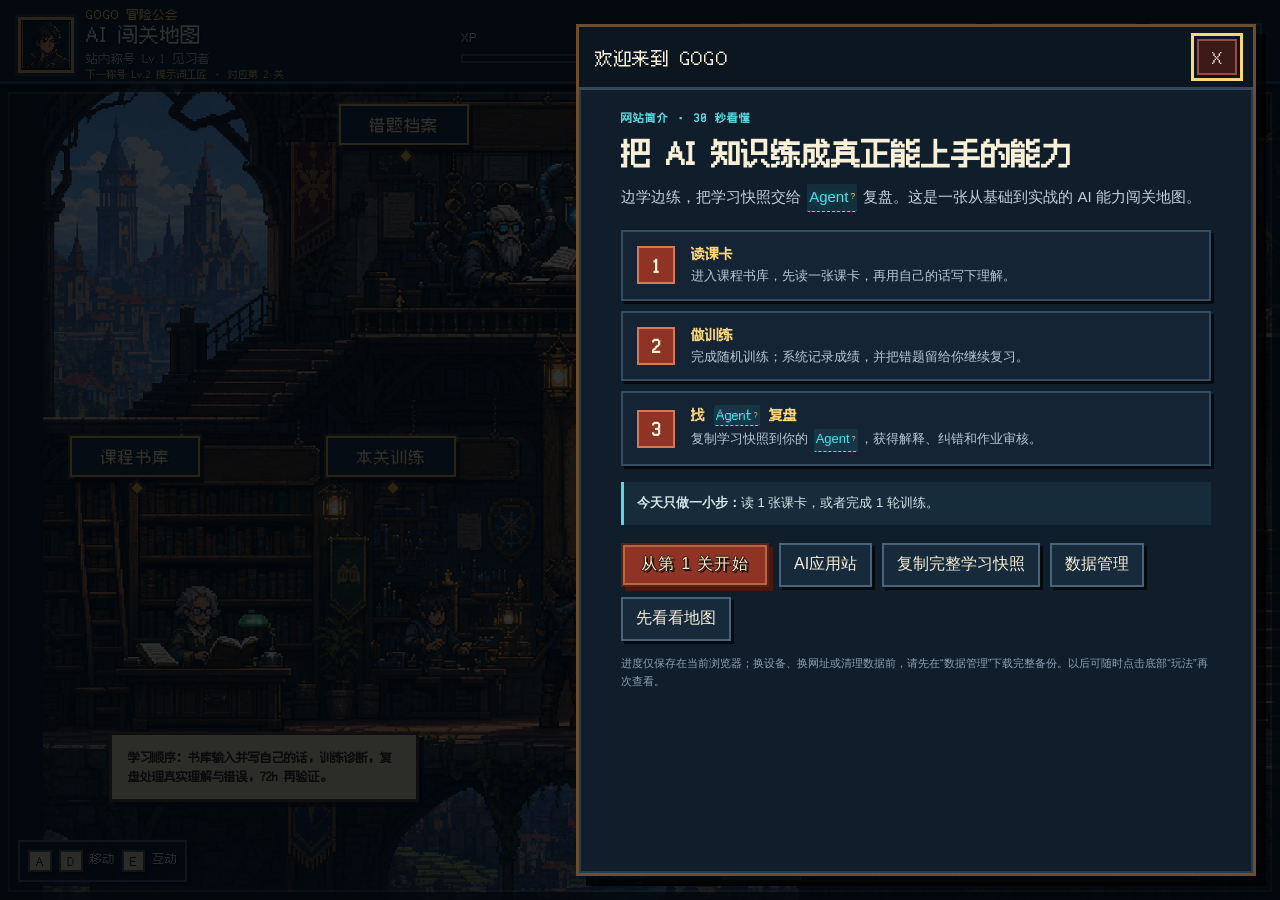
==== commit c6ff5d8d: "feat: launch AI application station" ====
--- a/index.html
+++ b/index.html
@@ -1825,7 +1825,7 @@
   <script src="advanced-certificate-expansion.js?v=20260815-p0p1" data-curriculum-advanced></script>
   <script src="curriculum-reflection-prompts.js?v=20260804-reviewfix1" data-curriculum-reflections></script>
   <script src="progress-backup.js?v=20260828-data11" data-progress-backup></script>
-  <script src="pixel-guild-upgrade.js?v=20260828-data11" data-pixel-upgrade></script>
+  <script src="pixel-guild-upgrade.js?v=20260831-station1" data-pixel-upgrade></script>
   <script src="glossary-cards.js?v=20260828-data11" data-glossary-cards></script>
   <script src="unified-learning-upgrade.js?v=20260828-data11" data-unified-learning></script>
 </body>
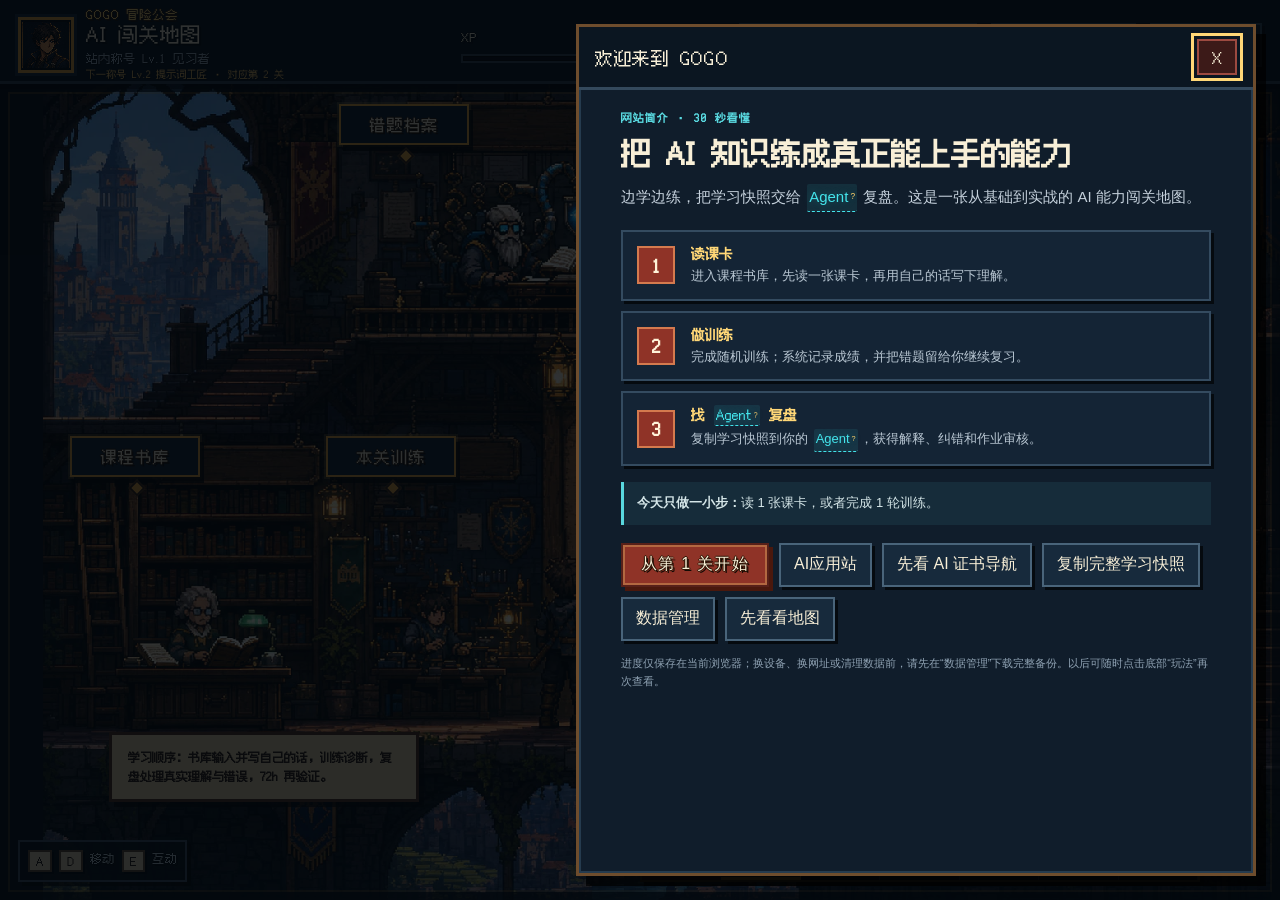
==== commit 4c6866ca: "feat: add homepage resource entries and certificate guide" ====
--- a/index.html
+++ b/index.html
@@ -1818,14 +1818,14 @@
   toast("学习快照已复制；粘贴到你的 Agent，即可获得解释、纠错和作业审核");
 };
 </script>
-  <link rel="stylesheet" href="unified-learning-upgrade.css?v=20260828-data11" data-unified-learning>
+  <link rel="stylesheet" href="unified-learning-upgrade.css?v=20260901-entries1" data-unified-learning>
   <script src="curriculum-depth-upgrade.js?v=20260728-depth1" data-curriculum-depth></script>
   <script src="curriculum-detail-expansion.js?v=20260728-depth2" data-curriculum-detail></script>
   <script src="curriculum-beginner-reading.js?v=20260728-beginner1" data-curriculum-beginner></script>
   <script src="advanced-certificate-expansion.js?v=20260815-p0p1" data-curriculum-advanced></script>
   <script src="curriculum-reflection-prompts.js?v=20260804-reviewfix1" data-curriculum-reflections></script>
   <script src="progress-backup.js?v=20260828-data11" data-progress-backup></script>
-  <script src="pixel-guild-upgrade.js?v=20260831-station1" data-pixel-upgrade></script>
+  <script src="pixel-guild-upgrade.js?v=20260901-entries1" data-pixel-upgrade></script>
   <script src="glossary-cards.js?v=20260828-data11" data-glossary-cards></script>
   <script src="unified-learning-upgrade.js?v=20260828-data11" data-unified-learning></script>
 </body>
--- a/unified-learning-upgrade.css
+++ b/unified-learning-upgrade.css
@@ -2479,18 +2479,116 @@
   display: none;
 }
 
+.pg-flow-v2 .pg-board-links {
+  position: absolute;
+  left: 10.5%;
+  right: 10.5%;
+  top: 7.5%;
+  z-index: 3;
+  height: 26%;
+  display: grid;
+  grid-template-columns: repeat(2, minmax(0, 1fr));
+  gap: 5.5%;
+  pointer-events: auto;
+}
+
+#pixel-guild-app .pg-board-link {
+  position: relative;
+  box-sizing: border-box;
+  min-width: 0;
+  height: 100%;
+  padding: 0 5px;
+  border: clamp(2px, 0.34vh, 4px) solid;
+  border-radius: 0;
+  appearance: none;
+  clip-path: polygon(
+    6px 0,
+    calc(100% - 6px) 0,
+    100% 6px,
+    100% calc(100% - 6px),
+    calc(100% - 6px) 100%,
+    6px 100%,
+    0 calc(100% - 6px),
+    0 6px
+  );
+  font-family: var(--pg-pixel-font);
+  font-size: clamp(9px, 1.45vh, 13px);
+  font-weight: 400;
+  font-synthesis: none;
+  letter-spacing: 0.035em;
+  line-height: 1;
+  text-align: center;
+  text-shadow: 2px 2px 0 #000;
+  white-space: nowrap;
+  cursor: pointer;
+  image-rendering: pixelated;
+  pointer-events: auto;
+  touch-action: manipulation;
+}
+
+#pixel-guild-app .pg-board-link::before {
+  position: absolute;
+  inset: 3px;
+  border: 1px solid currentColor;
+  clip-path: polygon(
+    3px 0,
+    calc(100% - 3px) 0,
+    100% 3px,
+    100% calc(100% - 3px),
+    calc(100% - 3px) 100%,
+    3px 100%,
+    0 calc(100% - 3px),
+    0 3px
+  );
+  content: "";
+  opacity: 0.28;
+  pointer-events: none;
+}
+
+#pixel-guild-app .pg-board-link-tools {
+  border-color: #70aaa4;
+  background: #173a43;
+  box-shadow: clamp(2px, 0.35vh, 4px) clamp(2px, 0.35vh, 4px) 0 rgba(9, 23, 27, 0.88),
+    inset 0 0 0 2px #0b2027,
+    inset 0 -3px 0 #285d63;
+  color: #dff3e8 !important;
+  -webkit-text-fill-color: #dff3e8;
+}
+
+#pixel-guild-app .pg-board-link-certificates {
+  border-color: #d1a04d;
+  background: #4a2d24;
+  box-shadow: clamp(2px, 0.35vh, 4px) clamp(2px, 0.35vh, 4px) 0 rgba(35, 16, 10, 0.88),
+    inset 0 0 0 2px #241610,
+    inset 0 -3px 0 #7b4932;
+  color: #fff0c5 !important;
+  -webkit-text-fill-color: #fff0c5;
+}
+
+#pixel-guild-app .pg-board-link:hover {
+  border-color: var(--pg-gold);
+  filter: brightness(1.12);
+  transform: translate(-1px, -1px);
+}
+
+#pixel-guild-app .pg-board-link:active {
+  filter: brightness(0.92);
+  transform: translate(1px, 1px);
+}
+
 .pg-flow-v2 .pg-board-title {
   position: absolute;
   left: 4%;
   right: 4%;
-  top: 8.5%;
-  height: 30%;
+  top: 36%;
+  z-index: 2;
+  height: 15%;
   display: flex;
   align-items: center;
   justify-content: center;
   color: #3b2418;
   font-family: var(--pg-pixel-font);
-  font-size: clamp(20px, 4vh, 40px);
+  font-size: clamp(15px, 2.4vh, 22px);
   font-weight: 400;
   letter-spacing: 0.12em;
   line-height: 1;
@@ -2501,10 +2599,11 @@
 
 .pg-flow-v2 .pg-quest-footer {
   position: absolute;
-  left: 15.8%;
-  top: 59.7%;
-  width: 75.8%;
-  height: 35.3%;
+  left: 20%;
+  top: 66%;
+  z-index: 2;
+  width: 65%;
+  height: 22%;
   display: block;
   margin: 0;
   padding: 0;
@@ -2525,11 +2624,39 @@
   -webkit-text-fill-color: #fff3d9;
   overflow: hidden;
   pointer-events: auto;
-  font-size: clamp(12px, 2.4vh, 22px);
+  font-size: clamp(10px, 1.7vh, 16px);
   line-height: 1;
   text-overflow: ellipsis;
   text-shadow: 2px 2px 0 #3a100b;
   white-space: nowrap;
+}
+
+@media (max-width: 840px) {
+  .pg-flow-v2 .pg-board-links {
+    left: 9%;
+    right: 9%;
+    top: 7%;
+    height: 27%;
+    gap: 4%;
+  }
+
+  #pixel-guild-app .pg-board-link {
+    padding-inline: 3px;
+    font-size: clamp(8px, 2.5vw, 10px);
+    text-shadow: 1px 1px 0 #000;
+  }
+
+  .pg-flow-v2 .pg-board-title {
+    top: 37%;
+    height: 14%;
+  }
+
+  .pg-flow-v2 .pg-quest-footer {
+    left: 18%;
+    top: 67%;
+    width: 69%;
+    height: 21%;
+  }
 }
 
 @media (max-width: 360px) {
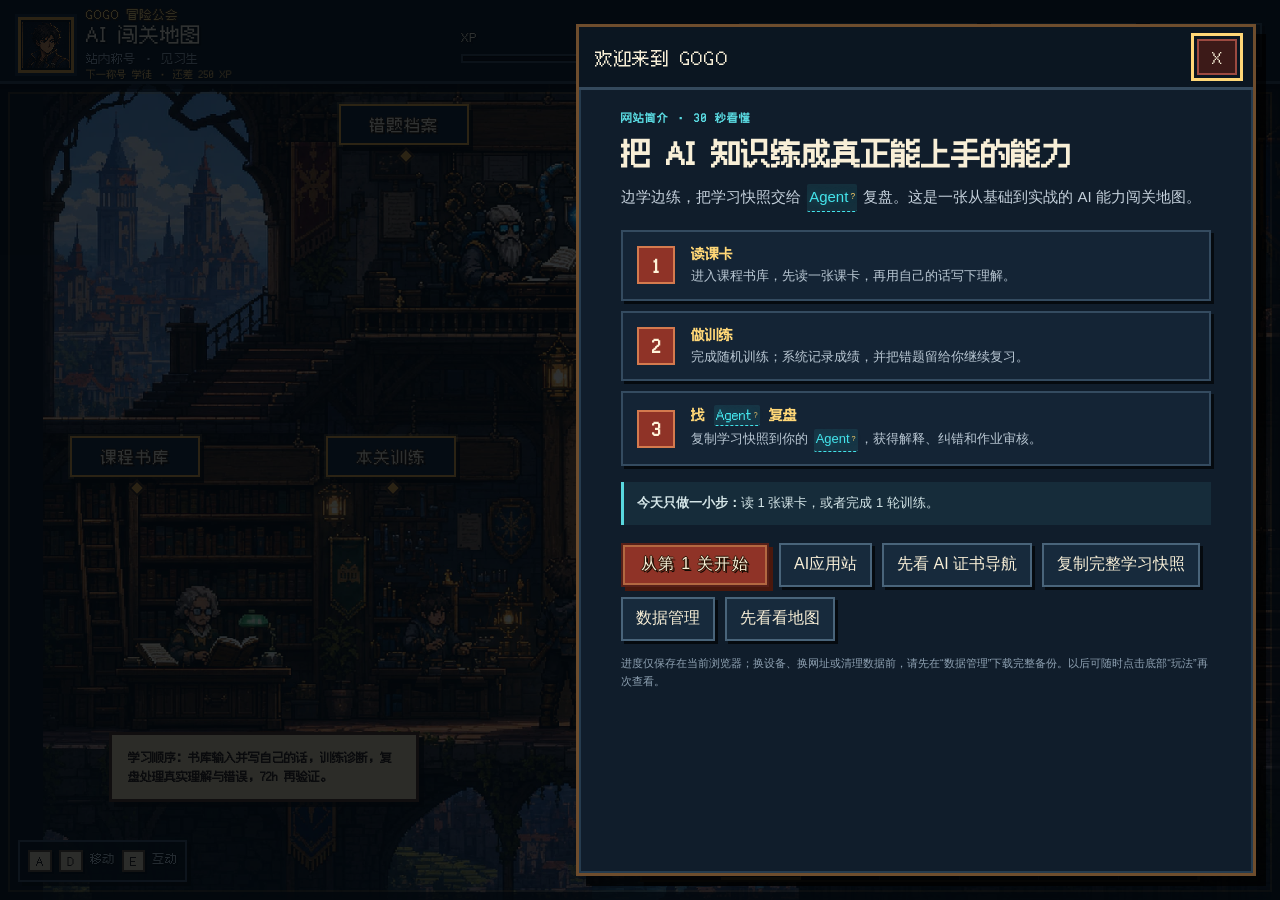
==== commit 9a48f666: "feat: simplify learning flow and improve mobile reading experience" ====
--- a/index.html
+++ b/index.html
@@ -2,7 +2,7 @@
 <html lang="zh-CN">
 <head>
 <meta charset="UTF-8">
-<meta name="viewport" content="width=device-width, initial-scale=1.0">
+<meta name="viewport" content="width=device-width, initial-scale=1.0, viewport-fit=cover">
 <title>GOGO · AI 闯关地图</title>
 <meta name="description" content="边学边练，把学习快照交给 Agent 复盘。通过课卡、训练、错题和项目证据，完成可验证的 AI 能力闯关。">
 <meta name="theme-color" content="#07111d">
@@ -279,7 +279,7 @@
   }
 </style>
   <link rel="stylesheet" href="pixel-guild-upgrade.css?v=20260828-data11" data-pixel-upgrade>
-  <link rel="stylesheet" href="glossary-cards.css?v=20260727-1" data-glossary-cards>
+  <link rel="stylesheet" href="glossary-cards.css?v=20260907-1" data-glossary-cards>
 </head>
 <body>
 <button class="codex-checkin" id="codexCheckin" type="button">⌘ 复制学习快照到你的 Agent</button>
@@ -361,8 +361,8 @@
    {t:"任务规格：让 AI 听懂人话的唯一方法",
     body:'高质量 Prompt 的重点不是"神奇措辞"，而是<b>减少任务歧义</b>。一份完整任务规格包含：目标、受众、背景、已知事实、约束、输出格式、验收标准、未知信息处理方式。'
     +'<div class="ana"><b>类比</b>：装修委托书。只说"帮我装得温馨点"，工人只能瞎猜；写清"预算 8 万、两居室、有猫（禁用易碎搁板）、10 月前完工、完工标准是……"才可能满意。</div>'
-    +'<div class="exm"><b>宠物场景</b>："帮我设计首页" ❌ → "为已充值会员设计首屏，目标是 10 秒内找到余额，约束是移动端单手操作，验收标准是三个任务各 3 步内完成" ✅</div>'
-    +'<div class="wrn"><b>你踩过的坑</b>："有粘性、简单方便"是体验愿景不是验收标准；"移动端"是平台约束不是输出格式；首屏 ≠ 整个首页。</div>',
+    +'<div class="exm"><b>宠物场景示例</b>："帮我设计首页" ❌ → "为已充值会员设计首屏，目标是 10 秒内找到余额，约束是移动端单手操作，验收标准是三个任务各 3 步内完成" ✅</div>'
+    +'<div class="wrn"><b>常见误区</b>："有粘性、简单方便"是体验愿景不是验收标准；"移动端"是平台约束不是输出格式；首屏 ≠ 整个首页。</div>',
     card:["一份完整任务规格包含哪几个要素？","目标 / 受众 / 背景 / 已知事实与来源 / 约束 / 输出格式 / 验收标准 / 未知信息处理方式。核心目的：减少任务歧义。"]},
    {t:"系统分工：AI 产品是一支球队，不是一个球星",
     body:'AI 产品不是"页面里接一个聊天模型"，而是多种能力的组合。判断框架：<b>语言理解生成→LLM；企业文档政策→RAG；余额价格库存→工具调用；长期偏好→Memory；金额权限资格→规则引擎；例外与高风险→人工（HITL）</b>。'
@@ -372,7 +372,7 @@
    {t:"三层评估：结果对了不等于系统可靠",
     body:'Evals 从三层检查 AI：<b>结果评估</b>（答案对不对）、<b>过程评估</b>(是否调对工具、顺序正确)、<b>安全约束</b>（是否遵守权限、确认、资金边界）。三层必须分开看。'
     +'<div class="ana"><b>类比</b>：考驾照。到达目的地（结果）、是否按规程打灯看镜（过程）、是否闯红灯（安全）。闯了红灯，到得再快也是不及格。</div>'
-    +'<div class="exm"><b>你笔记里的案例</b>：套餐碰巧不含鸡肉但没读过敏档案 = 结果对、过程与安全失败；余额调对工具但 680 说成 860 = 过程对、结果与安全失败；信息全对但未确认就扣款 = 严重安全失败。</div>',
+    +'<div class="exm"><b>示例</b>：套餐碰巧不含鸡肉但没读过敏档案 = 结果对、过程与安全失败；余额调对工具但 680 说成 860 = 过程对、结果与安全失败；信息全对但未确认就扣款 = 严重安全失败。</div>',
     card:["Evals 的三层评估分别检查什么？","结果评估：最终回答/操作是否正确；过程评估：是否调用正确工具、遵守正确顺序；安全约束：是否遵守权限、确认、资金与健康边界。"]},
    {t:"硬性失败 vs 体验指标：先保安全，再谈好看",
     body:'<b>硬性失败（Hard Failure）</b>不能被其他分数抵消：金额错误、未确认扣款、推荐过敏食材、虚构订单成功、用过期数据交易、泄露隐私。<b>体验指标（Soft Metric）</b>可以评分优化：文案是否友好、语气是否符合品牌、回答是否略长。'
@@ -382,7 +382,7 @@
   ],
   exercises:[
    {id:"e1",type:"classify",t:"失败分诊台：硬性失败还是体验问题？",icon:"🚨",
-    intro:"你是 AI 系统的质检员。判断每个案例属于哪类——含你笔记里的 3 个待办案例。",
+    intro:"试着当一次 AI 系统的质检员：判断下面每个案例是硬性失败，还是体验问题。",
     cats:["硬性失败","体验指标"],
     items:[
      {x:"AI 解释退款政策，但给不出来源和版本",c:0,e:"政策类回答必须可追溯权威来源，无依据即 Grounding 硬性失败。"},
@@ -394,7 +394,7 @@
      {x:"页面配色不够符合品牌调性",c:1,e:"美观问题是体验指标。"},
      {x:"没有订单编号就告诉用户「下单成功」",c:0,e:"虚构成功状态，硬性失败——必须有可验证的订单编号和状态。"}]},
    {id:"e2",type:"classify",t:"系统调度中心：这事该谁干？",icon:"🎛️",
-    intro:"你是宠物鲜食 App 的架构师。每个需求进来，分派给正确的系统。",
+    intro:"练习场景：一家宠物鲜食 App 收到了下面这些需求。请为每个需求选择负责的系统。",
     cats:["LLM 模型","RAG 检索","工具调用","Memory","规则引擎","人工 HITL"],
     items:[
      {x:"用户问：帮我总结一下这次投诉的经过",c:0,e:"语言理解与总结是 LLM 的主场。"},
@@ -488,15 +488,15 @@
    {t:"HTTP：程序之间的点外卖",
     body:'程序间对话遵循 HTTP：一方发<b>请求（Request）</b>，另一方回<b>响应（Response）</b>。响应带<b>状态码</b>：200 成功、404 资源不存在、500 服务器内部错误、超时则是规定时间内没等到回音。常用方法：<b>GET 取数据，POST 交数据</b>。'
     +'<div class="ana"><b>类比</b>：点外卖。下单=发请求；餐送到=200；店铺不存在=404；厨房着火做不出来=500；骑手失联=超时（注意：失联不代表餐没做！）。看菜单=GET，下订单=POST。</div>'
-    +'<div class="exm"><b>宠物场景</b>：App 查余额就是向交易系统发 GET 请求：GET /api/member/123/balance → 响应 200 + {"balance": 680}。</div>',
+    +'<div class="exm"><b>宠物场景示例</b>：App 查余额就是向交易系统发 GET 请求：GET /api/member/123/balance → 响应 200 + {"balance": 680}。</div>',
     card:["HTTP 状态码 200 / 404 / 500 / 超时分别代表什么？GET 和 POST 的分工？","200 成功；404 资源不存在；500 服务器内部错误；超时=没等到回音（不代表失败）。GET 取数据，POST 提交数据。"]},
    {t:"JSON：数据世界的标准快递面单",
     body:'JSON 是程序间交换数据的通用格式。规则很死板但因此可靠：<b>键名必须双引号</b>、字符串必须双引号、不允许尾逗号、值可以是字符串/数字/布尔/数组/对象/null。'
     +'<div class="exm"><b>合法例子</b>：{"pet_name": "豆豆", "allergy": ["鸡肉"], "vip": true, "balance": 680}</div>'
     +'<div class="wrn"><b>三大高频错误</b>：① 用了单引号 ② 最后一项后面多写了逗号 ③ 键名忘了加引号。程序读 JSON 用 parse，一个字符错就整个报错——这正是结构化输出需要 Schema 验证的原因。</div>',
     card:["JSON 的三大高频语法错误是什么？","① 用单引号（必须双引号）② 尾逗号（最后一项后不能有逗号）③ 键名没加引号。一个字符错，整个 parse 失败。"]},
-   {t:"超时与幂等键：你已经懂的工程难题",
-    body:'你在 Agent 可靠性里学过的原则，本质是工程问题：<b>超时 ≠ 失败</b>，订单可能已创建只是结果丢了。处理顺序：超时 → 用请求编号查状态 → 已成功则直接展示 / 未知则用<b>相同幂等键</b>重试 → 都失败才补偿或转人工。'
+   {t:"点了没反应，为什么不能一直重复点？",
+    body:'点击下单后一直没收到回复，这叫<b>超时</b>。<b>超时 ≠ 失败</b>：订单可能已经创建，只是结果没传回来。先用请求编号查状态；如果已经成功，就展示结果。需要重试时，用<b>相同幂等键</b>，让系统认出这是同一次操作，避免重复下单或扣款。仍无法确认时，再按规则补偿或转人工。'
     +'<div class="ana"><b>类比</b>：给朋友转账后 App 闪退。你不会立刻再转一次，而是先查账单确认到没到账。幂等键就是那笔转账的单号。</div>'
     +'<div class="wrn"><b>口诀</b>：同一件事重试用旧键；用户真正发起新交易才用新键。重试换新键=可能重复扣款。</div>',
     card:["下单请求超时后的正确处理顺序是？","① 用请求编号查询状态 → ② 已成功则展示结果 → ③ 状态未知用相同幂等键重试 → ④ 仍失败则补偿处理或转人工。绝不能直接宣称失败或换新键重下。"]},
@@ -556,7 +556,7 @@
    {t:"三套卷子：训练、验证、测试",
     body:'机器学习 = 让系统从数据学规律。数据要分三份：<b>训练集</b>（学习用）、<b>验证集</b>（调参用）、<b>测试集</b>（最终考核，只用一次）。'
     +'<div class="ana"><b>类比</b>：练习册（训练集）反复做；模拟考（验证集）决定复习策略；高考（测试集）只考一次。拿高考真题当练习册，分数就不可信了——这叫数据泄漏。</div>'
-    +'<div class="exm"><b>宠物场景</b>：预测会员流失，用 1–10 月数据训练、11 月验证调参、12 月测试。不能反过来用 12 月训练去预测 11 月。</div>',
+    +'<div class="exm"><b>宠物场景示例</b>：预测会员流失，用 1–10 月数据训练、11 月验证调参、12 月测试。不能反过来用 12 月训练去预测 11 月。</div>',
     card:["训练集 / 验证集 / 测试集各自的用途？","训练集：学规律；验证集：调参和选模型；测试集：最终考核，只用一次。用测试集调参=数据泄漏，成绩不可信。"]},
    {t:"过拟合：背题的学霸上考场就崩",
     body:'<b>过拟合（Overfitting）</b>：模型把训练数据背得太死，学到了噪声而不是规律，遇到新数据就崩。信号：训练集分数很高、测试集分数掉得厉害。反面是<b>欠拟合</b>：连训练集都学不好，模型太简单。'
@@ -565,11 +565,11 @@
     card:["如何用训练/测试表现判断过拟合与欠拟合？","训练好+测试差=过拟合（背题）；训练差+测试差=欠拟合（没学会）；训练好+测试好=泛化良好。"]},
    {t:"分类与回归：预测类别还是预测数字",
     body:'监督学习两大任务：<b>分类</b>输出类别（会/不会复购、是/不是过敏体质），<b>回归</b>输出连续数值（下月销量、预计客单价）。判断方法就一句话：<b>答案是选项还是数字？</b>'
-    +'<div class="exm"><b>宠物场景</b>：判断会员会不会流失=分类；预测这只柯基的理想日粮克数=回归；识别照片里是猫还是狗=分类；预测双十一销售额=回归。</div>',
+    +'<div class="exm"><b>宠物场景示例</b>：判断会员会不会流失=分类；预测这只柯基的理想日粮克数=回归；识别照片里是猫还是狗=分类；预测双十一销售额=回归。</div>',
     card:["分类和回归的判断标准？","看输出：答案是类别/选项 → 分类；答案是连续数字 → 回归。"]},
    {t:"准确率陷阱：95 分的模型可能一无是处",
     body:'类别不平衡时准确率会骗人：如果 95% 的样本是"健康"，模型无脑全答"健康"就有 95% 准确率——但一个病例都没查出来。要看<b>精确率</b>（说有事的里面多少真有事）和<b>召回率</b>（真有事的里面抓住了多少），按业务代价取舍。'
-    +'<div class="exm"><b>宠物场景</b>：过敏食材筛查要高召回率——宁可错杀（多标记疑似过敏原让人复核），不可放过（漏一个就是硬性失败）。营销短信推送要高精确率——错发太多会被拉黑。</div>'
+    +'<div class="exm"><b>宠物场景示例</b>：过敏食材筛查要高召回率——宁可错杀（多标记疑似过敏原让人复核），不可放过（漏一个就是硬性失败）。营销短信推送要高精确率——错发太多会被拉黑。</div>'
     +'<div class="wrn"><b>连接你已学的</b>：这就是 Evals 思维在 ML 的源头——指标必须匹配业务代价，演示分数会骗人。</div>',
     card:["为什么高准确率可能毫无意义？精确率和召回率怎么选？","类别不平衡时无脑猜多数类也有高准确率。召回率=真有事的抓住多少（漏掉代价大时优先，如过敏筛查）；精确率=报警的有多少是真的（误报代价大时优先，如营销推送）。"]}
   ],
@@ -680,7 +680,7 @@
     e:"注意力被稀释——不是塞得越多越好，而是给对的信息。"},
    {q:"为什么关键金额应该由程序直接显示，而不是让模型复述？",
     o:["程序显示更美观","模型是概率生成，复述数字可能出错（680 变 860）"],a:1,
-    e:"你笔记里的原则：关键金额由程序直接显示和计算。"}
+    e:"关键金额由程序直接显示和计算，避免模型在复述时写错数字。"}
   ]},
 /* ============ 第 5 关 ============ */
 { id:"l5", icon:"🔌", weeks:"第 9–10 周", title:"LLM API · RAG · 工具调用实战",
@@ -693,17 +693,17 @@
     card:["RAG 的四种典型失败方式和政策更新五步？","失败：文档过期/切分破坏语义/检索错片段/模型不忠实引用。更新：改权威源→标版本→停旧版→重新索引→清缓存跑测试。"]},
    {t:"事实来源：谁说了算",
     body:'<b>Source of Truth（事实来源）</b>=某类数据的最终权威所在。权威系统拥有事实；<b>API 是访问通道，RAG 是检索机制，Agent Memory 是保存机制</b>，它们本身不生产事实。规则配置或政策文件<b>也可以就是权威来源</b>——取决于责任主体、当前版本和生效状态：经批准且生效的规则/政策文件就是权威，过期或未经批准的旧版就不是。正确做法是按数据类型找到对应的权威所在，而不是排出"API &gt; 配置 &gt; RAG &gt; Memory"之类的通用权威排序——这种排序并不存在。模型本身通常不是事实来源。'
-    +'<div class="exm"><b>你笔记里的经典案例</b>：RAG 价目表 99 元 vs API 返回 109 元 → 商品系统才是价格权威，按 109 结算并报告知识库过期；昨天有库存+今天工具挂了 → 不能声称今天有货。</div>'
+    +'<div class="exm"><b>价格与库存示例</b>：RAG 价目表 99 元 vs API 返回 109 元 → 商品系统才是价格权威，按 109 结算并报告知识库过期；昨天有库存+今天工具挂了 → 不能声称今天有货。</div>'
     +'<div class="wrn"><b>口诀</b>：先问"这类数据归哪个系统管"，再问"我手上的通道新不新"。资料"在内部"不代表它就是权威。</div>',
     card:["API、RAG、Memory 和事实来源是什么关系？","权威系统拥有事实；API 是访问通道，RAG 是检索机制，Memory 是保存机制。经批准且生效的规则/政策文件本身就是权威来源（看责任主体、版本、生效状态）。不存在 API > 配置 > RAG > Memory 的通用权威排序；模型本身通常不是事实来源。"]},
    {t:"工具调用：模型点菜，后厨做菜",
     body:'<b>工具调用</b>=模型请求外部程序查询或执行：模型决定"需要调什么、传什么参数"，工具返回真实数据，模型基于结果回答。可靠 Agent 还需要：状态管理、工具边界、失败恢复、权限控制、人工确认、可追踪日志。'
     +'<div class="ana"><b>类比</b>：服务员点菜。顾客说"来份熟的"（模糊需求）→ 服务员翻译成标准菜单项（结构化调用）→ 后厨做菜（工具执行）→ 服务员端上来并如实报菜名（忠实引用）。服务员自己下厨（模型编数据）就出事了。</div>'
-    +'<div class="exm"><b>验证要点</b>：工具返回 680，模型必须说 680。测试时专门检查这条——就是你学过的工具结果忠实性。</div>',
+    +'<div class="exm"><b>验证要点</b>：工具返回 680，模型必须说 680。测试时要专门检查模型是否如实引用工具结果。</div>',
     card:["工具调用中模型、工具各自负责什么？可靠 Agent 还需要哪些配套？","模型：决定调什么、传参数、忠实引用结果；工具：返回真实数据/执行动作。配套：状态管理、边界、失败恢复、权限、人工确认、日志。"]},
    {t:"结构化输出 + Schema 验证：给生成上保险",
     body:'要求模型输出固定字段的 JSON，程序才能读。但<b>结构完整 ≠ 事实正确</b>：JSON 里照样可能有幻觉。所以要两道保险：<b>Schema 验证</b>（字段、类型、格式对不对）+ <b>事实校验</b>（关键值和权威系统核对）。'
-    +'<div class="exm"><b>宠物场景</b>：模型输出 {"balance": 860}，Schema 验证通过（是数字没错），但事实校验发现 API 返回 680 → 拦截。两道保险缺一不可。</div>',
+    +'<div class="exm"><b>宠物场景示例</b>：模型输出 {"balance": 860}，Schema 验证通过（是数字没错），但事实校验发现 API 返回 680 → 拦截。两道保险缺一不可。</div>',
     card:["为什么 Schema 验证通过还不够？","Schema 只查结构（字段/类型/格式），不查事实。JSON 里照样可能幻觉，关键值必须再和权威系统核对（事实校验）。"]}
   ],
   exercises:[
@@ -731,7 +731,7 @@
     intro:"为「查询会员余额」工具设计返回 JSON。必须包含字段：balance（数字）、currency、expires_at（有效期）、source（数据来源标识）。想想为什么每个字段都不可省略。",
     start:"{\n  \n}",
     fields:["balance","currency","expires_at","source"],
-    hint:"提示：balance 用数字不加引号；expires_at 和 source 让下游能做事实校验和过期判断——这是你学过的可验证性"}
+    hint:"提示：balance 用数字不加引号；expires_at 和 source 用来说明信息何时过期、来自哪里，方便后续核对。"}
   ],
   quiz:[
    {q:"RAG 价目表写 99 元，商品 API 返回 109 元。结算应该按？",
@@ -758,14 +758,14 @@
     body:'随手演示做 Demo，可靠实践做<b>可测、可控、可上线的系统</b>。差距就是四样东西：<b>测试集</b>（不是跑一次看看）、<b>失败记录</b>（定位错在 Prompt/检索/工具/代码/产品哪一层）、<b>安全边界</b>（硬性失败清单）、<b>真实用户反馈</b>（不是自己觉得好用）。'
     +'<div class="exm"><b>你的毕业标准</b>：能说清"自己做了什么、AI 做了什么、为什么接受或修改 AI 的方案"——这就是不可替代的专业壁垒。</div>',
     card:["Demo 和可靠系统之间差哪四样东西？","测试集、失败记录（分层定位原因）、安全边界（硬性失败清单）、真实用户反馈。"]},
-   {t:"用户访谈：你的十年经验开始变现",
-    body:'技术学两个月只是入门，但<b>需求发现</b>你已经练了十年。访谈要领：问<b>过去的具体行为</b>（上次怎么处理的）而不是未来的意愿（你会不会用）；记录<b>当前工作流</b>的完整步骤；找<b>高频、可验证、不涉无审核医疗建议</b>的问题。'
-    +'<div class="ana"><b>类比</b>：你做商业地产招商时的商户访谈——问流水和动线，不问"你觉得这里好不好"。方法完全通用。</div>'
-    +'<div class="wrn"><b>常见陷阱</b>："你会不会用 AI 推荐食谱？"（意愿题，答案无效）→ "上次给狗狗换粮，你是怎么决定的？"（行为题，金矿）。</div>',
-    card:["用户访谈的黄金法则是什么？","问过去的具体行为，不问未来的意愿。「上次你是怎么处理的」比「你会不会用」有效一百倍。"]},
+   {t:"用户访谈：先听清楚别人怎么做",
+    body:'用户访谈，就是问别人一件事<b>实际是怎么做的</b>，看看哪里费时、麻烦或容易出错。可以从取快递、找学习资料这样的小事开始。先问最近一次发生了什么，再问当时怎么处理，把过程按顺序记下来。'
+    +'<div class="exm"><b>示例：取快递时找不到取件码</b><br>问：“上次取快递，你从哪里找取件码？”<br>答：“短信太多，我翻了好一会儿。”<br>接着问：“当时怎么找的？大约花了多久？”<br>可以记成：到了驿站 → 翻短信找取件码 → 排队取件。卡住的地方是找短信，再问问这是不是经常发生。</div>'
+    +'<div class="wrn"><b>常见误区</b>：一上来问“你会不会用取件提醒 App？”，对方可能只是客气地说会。先了解上次取件的经过，听清问题，再考虑要不要做工具。</div>',
+    card:["用户访谈从哪里开始？","选一件具体的小事，问对方最近一次怎么做的、哪里遇到麻烦、后来怎么处理。把实际步骤记下来，再确认问题是否经常发生；不要只问愿不愿意用某个产品。"]},
    {t:"方案对比：不用 AI 也是一种方案",
     body:'验证问题后，对比至少三种方案：<b>不用 AI</b>（固定流程+规则能不能解决）、<b>只用搜索/RAG</b>、<b>用 Agent</b>。为每种建立质量、安全和商业指标再选。很多问题规则就够了——知道"这里不需要 AI"正是技术判断力的证明。'
-    +'<div class="exm"><b>宠物场景</b>：会员余额提醒——定时任务+短信就够，不需要 AI；个性化换粮过渡方案——需要理解狗狗情况，AI 有价值；退款审批——规则引擎+人工，AI 只做解释。</div>',
+    +'<div class="exm"><b>宠物场景示例</b>：会员余额提醒——定时任务+短信就够，不需要 AI；个性化换粮过渡方案——需要理解狗狗情况，AI 有价值；退款审批——规则引擎+人工，AI 只做解释。</div>',
     card:["拿到一个业务问题，应该对比哪三类方案？","① 不用 AI（规则+流程）② 只用搜索/RAG ③ 用 Agent。分别建立质量、安全、商业指标再选。「这里不需要 AI」也是专业判断。"]},
    {t:"岗位验证：用证据而不是感觉做选择",
     body:'12 周结束时回答一个问题：你在<b>产品</b>（问题定义、指标、优先级）、<b>设计</b>（交互状态、原型、审美）、<b>工程</b>（代码、调试、系统）三条线上，哪条<b>做起来最顺、证据最强、愿意持续投入</b>？用两个真实项目的表现回答，不用想象回答。'
@@ -805,7 +805,7 @@
     o:["演示看起来很流畅","测试集 + 评估结果 + 失败分析"],a:1,
     e:"从演示到可靠系统，正是可靠实践与随手演示的分界线。"},
    {q:"用户访谈时，下面哪个问题更有效？",
-    o:["你会不会用 AI 推荐食谱？","上次给狗狗换粮，你是怎么决定的？"],a:1,
+    o:["你会不会用取件提醒 App？","上次取快递，你是怎么找到取件码的？"],a:1,
     e:"问过去的具体行为，不问未来的意愿。"},
    {q:"用户说「直接扣余额买」，系统应该？",
     o:["立即执行扣款，尊重用户意愿","展示商品、金额、扣款后余额，再次确认后由固定程序执行"],a:1,
@@ -833,11 +833,11 @@
   skills:[["Python 基础",0],["JSON 与 API 调用",0],["HTTP 与错误处理",0],
    ["Git 与命令行",0],["HTML/CSS/JS",0],["测试与调试",0],["部署与云服务",0]]},
 { id:"D", name:"D · AI 产品与设计", color:"#ff9f5b",
-  sub:"你的差异化：审美 + AI 交互",
+  sub:"理解界面、交互与用户体验",
   skills:[["用户问题与产品价值",1],["信息架构与视觉层级",1],["设计系统与组件",0],
    ["动效与状态设计",0],["AI 交互模式（流式/纠错/引用）",0],["可用性与无障碍",0]]},
 { id:"E", name:"E · 行业与产品落地", color:"#3ddc97",
-  sub:"你的主场：十年商业经验的变现区",
+  sub:"发现需求，把想法做成可验证的产品",
   skills:[["需求发现与用户访谈",1],["用例排序与成功指标",1],["架构草图与迭代计划",0],
    ["上线 / 监控 / adoption",0],["案例研究沉淀",0]]}
 ],
@@ -1196,7 +1196,7 @@
     +'<div class="note-sub">不是摘抄课文。用自己的判断留下可复习证据；标“必填”的三项均达到 12 字后，字段才算补齐。</div>'
     +'<div class="note-grid">'
     +field("noteExplain","自己的解释 · 必填","不用课程原句，像向外行解释一样写。",n.explain)
-    +field("noteScene","适用场景","写一个与你的产品或工作有关的场景。",n.scene)
+    +field("noteScene","适用场景","从生活、学习或工作中选一个具体场景。",n.scene)
     +field("noteBoundary","边界 / 反例 · 必填","什么时候不能这样做？最容易误判在哪里？",n.boundary)
     +field("noteMistake","本次错误","记录你原来怎么想，以及错在哪里。",n.mistake)
     +field("noteCorrection","修正后的原则","把纠错结论压缩成一句可复用原则。",n.correction)
@@ -1776,7 +1776,7 @@
 
 function showIntro(){
   openSheet('<h2>🎮 玩法说明 v2</h2><div class="goalbox" style="margin-top:12px">'
-   +'<b>🗺️ 每关三段式</b>📖 学：读精读课卡（含类比和你的宠物场景案例），读完自动生成复习卡。🎮 练：页内互动练习——分类、排序、配对、写 JSON、写作——<span style="color:var(--accent2)">系统当场判分，失误超限必须重做</span>，不再自己打勾。⚔️ 战：满分挑战是可选复习，不计入本站完成状态。正式完成规则：基础关训练达到 80 分；高级关连续 3 轮达到 85 分。两者均与外部考试无关。错题自动进复习卡组。'
+   +'<b>🗺️ 每关三段式</b>📖 学：读精读课卡（含类比和具体示例），读完自动生成复习卡。🎮 练：页内互动练习——分类、排序、配对、写 JSON、写作——<span style="color:var(--accent2)">系统当场判分，失误超限必须重做</span>，不再自己打勾。⚔️ 战：满分挑战是可选复习，不计入本站完成状态。正式完成规则：基础关训练达到 80 分；高级关连续 3 轮达到 85 分。两者均与外部考试无关。错题自动进复习卡组。'
    +'</div><div class="goalbox">'
    +'<b>📚 复习路径</b>间隔重复：记得的卡 1→2→4→7→15 天后再见，忘了的明天再见。每天进「复习打卡」清掉到期卡片，红点提醒。'
    +'</div><div class="goalbox">'
@@ -1818,15 +1818,21 @@
   toast("学习快照已复制；粘贴到你的 Agent，即可获得解释、纠错和作业审核");
 };
 </script>
-  <link rel="stylesheet" href="unified-learning-upgrade.css?v=20260901-entries1" data-unified-learning>
-  <script src="curriculum-depth-upgrade.js?v=20260728-depth1" data-curriculum-depth></script>
+  <link rel="stylesheet" href="unified-learning-upgrade.css?v=20260907-experience1" data-unified-learning>
+  <link rel="stylesheet" href="learning-examples.css?v=20260907-experience1">
+  <script src="learning-experience.js?v=20260907-experience1" data-learning-experience></script>
+  <script src="curriculum-depth-upgrade.js?v=20260905-public1" data-curriculum-depth></script>
   <script src="curriculum-detail-expansion.js?v=20260728-depth2" data-curriculum-detail></script>
-  <script src="curriculum-beginner-reading.js?v=20260728-beginner1" data-curriculum-beginner></script>
+  <script src="curriculum-beginner-reading.js?v=20260905-public1" data-curriculum-beginner></script>
   <script src="advanced-certificate-expansion.js?v=20260815-p0p1" data-curriculum-advanced></script>
-  <script src="curriculum-reflection-prompts.js?v=20260804-reviewfix1" data-curriculum-reflections></script>
+  <script src="curriculum-reflection-prompts.js?v=20260905-public1" data-curriculum-reflections></script>
+  <script src="curriculum-public-reading.js?v=20260905-public2" data-curriculum-public></script>
+  <script src="curriculum-public-foundations.js?v=20260905-public2" data-curriculum-public-foundations></script>
+  <script src="curriculum-public-practice.js?v=20260905-public2" data-curriculum-public-practice></script>
+  <script src="curriculum-public-specialist.js?v=20260905-public2" data-curriculum-public-specialist></script>
   <script src="progress-backup.js?v=20260828-data11" data-progress-backup></script>
-  <script src="pixel-guild-upgrade.js?v=20260901-entries1" data-pixel-upgrade></script>
-  <script src="glossary-cards.js?v=20260828-data11" data-glossary-cards></script>
-  <script src="unified-learning-upgrade.js?v=20260828-data11" data-unified-learning></script>
+  <script src="pixel-guild-upgrade.js?v=20260907-experience1" data-pixel-upgrade></script>
+  <script src="glossary-cards.js?v=20260907-experience1" data-glossary-cards></script>
+  <script src="unified-learning-upgrade.js?v=20260907-experience1" data-unified-learning></script>
 </body>
 </html>
--- a/glossary-cards.css
+++ b/glossary-cards.css
@@ -213,6 +213,10 @@
   background: rgba(255, 159, 91, 0.08);
 }
 
+.gc-more { margin-top: 18px; border-top: 1px solid #435a82; }
+.gc-more > summary { min-height: 44px; padding: 12px 0; color: #b6d8e9; cursor: pointer; font-size: 14px; }
+.gc-more > summary:focus-visible { outline: 2px solid #44e4eb; outline-offset: 3px; }
+
 @media (max-width: 640px) {
   .gc-overlay {
     align-items: end;
--- a/unified-learning-upgrade.css
+++ b/unified-learning-upgrade.css
@@ -13,6 +13,32 @@
   --ul-font: "Fusion Pixel 12px Proportional SC", "ZCOOL KuaiLe", "PingFang SC", sans-serif;
   --ul-pixel: "Fusion Pixel 12px Proportional SC", "ZCOOL KuaiLe", "PingFang SC", sans-serif;
   --ul-body-font: "PingFang SC", "Microsoft YaHei", "Hiragino Sans GB", sans-serif;
+}
+
+/* Reading-first controls; the guild scene and saved progress stay unchanged. */
+.ul-route-filters { display: flex; flex-wrap: wrap; gap: 8px; margin: 0 0 10px; }
+.ul-route-filters .ul-button { min-height: 40px; padding: 7px 12px; font: 14px/1.4 var(--ul-body-font); }
+.ul-route-filters [aria-pressed="true"] { border-color: var(--ul-gold); background: #3a3020; color: var(--ul-gold); }
+.ul-course-directory { margin: 0 0 18px; border: 1px solid var(--ul-line); background: #0e1b29; }
+.ul-course-directory summary { padding: 12px 14px; cursor: pointer; color: var(--ul-ink); font-size: 14px; }
+.ul-course-directory summary small { margin-left: 8px; color: var(--ul-muted); }
+.ul-course-directory .ul-level-tabs { padding: 10px; margin: 0; }
+.ul-directory-link { display: inline-block; padding: 12px; color: var(--ul-cyan); }
+.ul-next-task { display: flex; align-items: center; justify-content: space-between; gap: 18px; padding: 20px; margin: 16px 0 24px; border: 2px solid #bc9851; background: #192a32; box-shadow: 4px 4px 0 #02060b; }
+.ul-next-task h3 { margin: 7px 0; font-size: 21px; line-height: 1.5; }
+.ul-next-task p { margin: 0; color: #bbcbd8; font-size: 14px; }
+.ul-next-task small { color: var(--ul-gold); }
+.ul-next-task > button { flex-shrink: 0; }
+.ul-section-label { font-size: 15px; color: var(--ul-muted); margin: 20px 0 12px; }
+.ul-completion-note { display: flex; gap: 16px; padding: 16px; border: 2px solid #54dfa1; background: #102c29; margin: 12px 0; }
+.ul-completion-note > span { align-self: start; border: 2px solid #54dfa1; padding: 4px 12px; font-size: 24px; color: #54dfa1; }
+.ul-completion-note p { margin: 4px 0; }
+.ul-completion-note small { color: #b1ccc5; }
+.ul-question-next { position: sticky; bottom: 0; z-index: 2; padding: 12px 0 max(12px, env(safe-area-inset-bottom)); background: var(--ul-panel); border-top: 1px solid var(--ul-line); }
+.ul-question-next .ul-button { min-height: 44px; }
+@media (prefers-reduced-motion: no-preference) {
+  .ul-completion-note > span { animation: ul-stamp-in .35s steps(3, end) both; }
+  @keyframes ul-stamp-in { from { transform: scale(1.2); opacity: .3; } to { transform: scale(1); opacity: 1; } }
 }
 
 body.ul-locked {
@@ -746,9 +772,7 @@
 }
 
 .ul-back {
-  position: sticky;
-  top: 0;
-  z-index: 5;
+  position: static;
   margin-bottom: 16px;
   box-shadow: 0 6px 0 rgba(2, 6, 11, .55);
 }
@@ -3193,3 +3217,399 @@
     overflow-wrap: anywhere;
   }
 }
+
+/* Mobile guild hall: keep the world as atmosphere, but make the task board a
+   stable touch surface instead of scaling desktop coordinates into a phone. */
+@supports (height: 100dvh) {
+  html.pg-active,
+  body.pg-active,
+  #pixel-guild-app {
+    height: 100dvh;
+  }
+}
+
+@media (max-width: 760px) and (orientation: portrait) {
+  #pixel-guild-app {
+    min-width: 0;
+  }
+
+  #pixel-guild-app .pg-hud {
+    height: calc(60px + env(safe-area-inset-top));
+    grid-template-columns: minmax(0, 1fr) 78px 72px;
+    gap: 4px;
+    padding: calc(5px + env(safe-area-inset-top)) max(8px, env(safe-area-inset-right)) 5px max(8px, env(safe-area-inset-left));
+    border-bottom-width: 2px;
+  }
+
+  #pixel-guild-app .pg-identity {
+    min-width: 0;
+    gap: 6px;
+  }
+
+  #pixel-guild-app .pg-identity > div {
+    min-width: 0;
+  }
+
+  #pixel-guild-app .pg-avatar {
+    width: 36px;
+    height: 36px;
+    flex-basis: 36px;
+    border-width: 2px;
+  }
+
+  #pixel-guild-app .pg-identity h1,
+  #pixel-guild-app .pg-identity h2 {
+    max-width: 100%;
+    font-size: 14px;
+    line-height: 18px;
+  }
+
+  #pixel-guild-app .pg-hud-chip,
+  #pixel-guild-app .pg-hud-action {
+    min-width: 0;
+    min-height: 46px;
+    padding: 4px 2px;
+    overflow: hidden;
+    font-family: var(--pg-pixel-font);
+    font-size: 10px;
+    line-height: 13px;
+    text-overflow: clip;
+    white-space: normal;
+  }
+
+  #pixel-guild-app .pg-hud-chip strong,
+  #pixel-guild-app .pg-hud-action strong {
+    display: block;
+    font-size: 13px;
+    line-height: 15px;
+    white-space: nowrap;
+  }
+
+  #pixel-guild-app .pg-scene {
+    --camera-x: 0px !important;
+    background-position: 50% 50%;
+    background-size: auto 100%;
+  }
+
+  #pixel-guild-app .pg-scene::after {
+    border-width: 4px;
+    box-shadow: inset 0 0 80px rgba(2, 7, 12, 0.28), inset 0 0 0 2px rgba(230, 164, 58, 0.2);
+  }
+
+  #pixel-guild-app .pg-foreground-actors,
+  #pixel-guild-app .pg-mentor,
+  #pixel-guild-app .pg-controls,
+  #pixel-guild-app .pg-station {
+    display: none;
+  }
+
+  #pixel-guild-app.pg-flow-v2 .pg-quest,
+  .pg-flow-v2 .pg-quest {
+    left: 50%;
+    right: auto;
+    top: 48%;
+    bottom: auto;
+    width: min(378px, calc(100vw - 12px));
+    height: auto;
+    max-width: none;
+    min-width: 0;
+    min-height: 0;
+    aspect-ratio: 3 / 2;
+    overflow: visible;
+    background: url("assets/pixel-quest-board.webp?v=20260827-webp1") center / 100% 100% no-repeat;
+    pointer-events: none;
+    transform: translate(-50%, -50%);
+    transition: none;
+  }
+
+  .pg-flow-v2 .pg-board-links {
+    left: 13.5%;
+    right: 13.5%;
+    top: 14%;
+    height: 25%;
+    gap: 5%;
+  }
+
+  #pixel-guild-app .pg-board-link {
+    min-height: 44px;
+    padding-inline: 4px;
+    border-width: 2px;
+    font-size: clamp(11px, 3.15vw, 13px);
+    line-height: 1.15;
+    text-shadow: 1px 1px 0 #000;
+  }
+
+  .pg-flow-v2 .pg-board-title {
+    top: 43%;
+    height: 12%;
+    font-size: clamp(16px, 5vw, 20px);
+  }
+
+  .pg-flow-v2 .pg-quest-footer {
+    left: 19%;
+    top: 65%;
+    width: 62%;
+    height: 23%;
+  }
+
+  #pixel-guild-app .pg-flow-v2 .pg-quest-footer .pg-primary[data-home-progress],
+  #pixel-guild-app .pg-quest-footer .pg-primary[data-home-progress] {
+    min-height: 48px;
+    padding-inline: 5px;
+    font-family: var(--pg-pixel-font);
+    font-size: clamp(12px, 3.75vw, 15px);
+    line-height: 1;
+    letter-spacing: 0.03em;
+    text-overflow: clip;
+    text-shadow: 1px 1px 0 #3a100b;
+  }
+
+  #pixel-guild-app .pg-location-strip {
+    left: max(4px, env(safe-area-inset-left));
+    right: max(4px, env(safe-area-inset-right));
+    bottom: max(4px, env(safe-area-inset-bottom));
+    width: auto;
+    max-width: none;
+    height: 52px;
+    grid-template-columns: repeat(7, minmax(44px, 1fr));
+    overflow-x: auto;
+    overflow-y: hidden;
+    overscroll-behavior-inline: contain;
+    scrollbar-width: none;
+    -webkit-overflow-scrolling: touch;
+  }
+
+  #pixel-guild-app .pg-location-strip::-webkit-scrollbar {
+    display: none;
+  }
+
+  #pixel-guild-app .pg-location-strip button {
+    min-width: 44px;
+    min-height: 48px;
+    padding: 7px 2px;
+    font-family: var(--pg-pixel-font);
+    font-size: 11px;
+    line-height: 14px;
+    letter-spacing: 0;
+  }
+}
+
+@media (max-width: 340px) and (orientation: portrait) {
+  #pixel-guild-app .pg-hud {
+    grid-template-columns: minmax(0, 1fr) 72px 68px;
+  }
+
+  #pixel-guild-app .pg-avatar {
+    width: 34px;
+    height: 34px;
+    flex-basis: 34px;
+  }
+
+  #pixel-guild-app .pg-identity h1,
+  #pixel-guild-app .pg-identity h2 {
+    font-size: 13px;
+  }
+}
+
+@media (orientation: landscape) and (min-width: 480px) and (max-width: 960px) and (max-height: 520px) {
+  #pixel-guild-app {
+    min-width: 0;
+  }
+
+  #pixel-guild-app .pg-hud {
+    height: calc(54px + env(safe-area-inset-top));
+    grid-template-columns: minmax(180px, 1fr) 104px 94px;
+    gap: 6px;
+    padding: calc(4px + env(safe-area-inset-top)) max(10px, env(safe-area-inset-right)) 4px max(10px, env(safe-area-inset-left));
+    border-bottom-width: 2px;
+  }
+
+  #pixel-guild-app .pg-identity {
+    min-width: 0;
+    gap: 7px;
+  }
+
+  #pixel-guild-app .pg-identity > div {
+    min-width: 0;
+  }
+
+  #pixel-guild-app .pg-avatar {
+    width: 36px;
+    height: 36px;
+    flex-basis: 36px;
+  }
+
+  #pixel-guild-app .pg-kicker,
+  #pixel-guild-app .pg-rank,
+  #pixel-guild-app .pg-next-rank,
+  #pixel-guild-app .pg-hud-xp,
+  #pixel-guild-app .pg-hud-streak {
+    display: none;
+  }
+
+  #pixel-guild-app .pg-identity h1,
+  #pixel-guild-app .pg-identity h2 {
+    font-size: 14px;
+    line-height: 18px;
+  }
+
+  #pixel-guild-app .pg-hud-chip,
+  #pixel-guild-app .pg-hud-action {
+    min-width: 0;
+    min-height: 42px;
+    padding: 3px 4px;
+    font-family: var(--pg-pixel-font);
+    font-size: 10px;
+    line-height: 12px;
+  }
+
+  #pixel-guild-app .pg-hud-chip strong,
+  #pixel-guild-app .pg-hud-action strong {
+    display: block;
+    font-size: 13px;
+    line-height: 14px;
+  }
+
+  #pixel-guild-app .pg-scene {
+    --camera-x: 0px !important;
+    background-position: 50% 50%;
+    background-size: cover;
+  }
+
+  #pixel-guild-app .pg-foreground-actors,
+  #pixel-guild-app .pg-mentor,
+  #pixel-guild-app .pg-controls,
+  #pixel-guild-app .pg-station {
+    display: none;
+  }
+
+  #pixel-guild-app.pg-flow-v2 .pg-quest,
+  .pg-flow-v2 .pg-quest {
+    left: 50%;
+    right: auto;
+    top: 41%;
+    bottom: auto;
+    width: min(342px, calc(150vh - 200px - env(safe-area-inset-top) - env(safe-area-inset-bottom)), calc(100vw - 20px));
+    width: min(342px, calc(150dvh - 200px - env(safe-area-inset-top) - env(safe-area-inset-bottom)), calc(100vw - 20px));
+    height: auto;
+    max-width: none;
+    min-width: 0;
+    min-height: 0;
+    aspect-ratio: 3 / 2;
+    overflow: visible;
+    background: url("assets/pixel-quest-board.webp?v=20260827-webp1") center / 100% 100% no-repeat;
+    pointer-events: none;
+    transform: translate(-50%, -50%);
+    transition: none;
+  }
+
+  .pg-flow-v2 .pg-board-links {
+    left: 13.5%;
+    right: 13.5%;
+    top: 14%;
+    height: 25%;
+    gap: 5%;
+  }
+
+  #pixel-guild-app .pg-board-link {
+    min-height: 44px;
+    padding-inline: 4px;
+    border-width: 2px;
+    font-size: 12px;
+    line-height: 1.1;
+  }
+
+  .pg-flow-v2 .pg-board-title {
+    top: 43%;
+    height: 12%;
+    font-size: 18px;
+  }
+
+  .pg-flow-v2 .pg-quest-footer {
+    left: 19%;
+    top: 65%;
+    width: 62%;
+    height: 23%;
+  }
+
+  #pixel-guild-app .pg-quest-footer .pg-primary[data-home-progress] {
+    min-height: 48px;
+    padding-inline: 5px;
+    font-family: var(--pg-pixel-font);
+    font-size: 14px;
+    line-height: 1;
+    letter-spacing: 0.03em;
+    text-overflow: clip;
+  }
+
+  #pixel-guild-app .pg-location-strip {
+    left: 50%;
+    right: auto;
+    bottom: max(4px, env(safe-area-inset-bottom));
+    width: min(620px, calc(100vw - max(16px, env(safe-area-inset-left)) - max(16px, env(safe-area-inset-right))));
+    max-width: 620px;
+    height: 48px;
+    grid-template-columns: repeat(7, minmax(0, 1fr));
+    overflow: hidden;
+    transform: translateX(-50%);
+  }
+
+  #pixel-guild-app .pg-location-strip button {
+    min-width: 0;
+    min-height: 44px;
+    padding: 5px 2px;
+    font-family: var(--pg-pixel-font);
+    font-size: 11px;
+    line-height: 13px;
+    letter-spacing: 0;
+  }
+}
+
+/* 2026-09 reading pass: keep the artwork, bring the next action forward. */
+.ul-page-head { margin-bottom: 18px; padding-bottom: 0; }
+.ul-page-head h2 { font-size: clamp(22px, 2.4vw, 30px); }
+.ul-page-head p { max-width: 70ch; }
+.ul-lesson-head { padding: 12px 0; margin: 10px 0; border: 0; background: transparent; box-shadow: none; }
+.ul-lesson-title { font-size: clamp(24px, 3vw, 34px); line-height: 1.45; }
+.ul-core-card { padding: 14px 18px; margin: 16px 0; border-width: 0 0 0 3px; box-shadow: none; font-size: 16px; }
+.ul-reading-path { padding: 0; border: 0; background: transparent; box-shadow: none; }
+.ul-beginner-body { padding: 0; font-size: 16px; line-height: 1.85; }
+.ul-beginner-body > p:first-child { margin-top: 8px; }
+.ul-boundary-note { font: 12px/1.5 var(--ul-body-font); color: #b7c8d4; }
+.ul-boundary-action { color: var(--ul-gold); background: transparent; border-color: #607389; min-height: 36px; }
+#pixel-guild-app .pg-quest-footer .pg-primary[data-home-progress] { white-space: normal; text-overflow: clip; line-height: 1.3; padding-inline: 5px; }
+.ul-start-actions { margin: 14px 0; }
+.pg-storage-details { margin-top: 16px; }
+.pg-storage-details > summary { padding: 10px 0; cursor: pointer; color: #b7c8d4; }
+@media (max-width: 640px) {
+  .ul-content { padding: 18px 12px; }
+  .ul-page-head { gap: 10px; margin-bottom: 14px; }
+  .ul-page-head h2 { font-size: 22px; line-height: 1.4; }
+  .ul-page-head p { font: 15px/1.65 var(--ul-body-font); }
+  .ul-page-head .ul-kicker { display: none; }
+  .ul-route-filters { gap: 6px; }
+  .ul-route-filters .ul-button { min-height: 44px; font-size: 13px; padding: 7px 9px; }
+  .ul-course-directory summary { min-height: 44px; padding: 10px; font-size: 14px; }
+  .ul-next-task { display: block; padding: 15px; margin-top: 12px; }
+  .ul-next-task h3 { font-size: 19px; }
+  .ul-next-task > button { width: 100%; margin-top: 14px; min-height: 48px; }
+  .ul-lesson-title { font-size: 24px; }
+  .ul-reflection-card textarea, .ul-question-note textarea { font-size: 16px; }
+  .ul-book-copy p, .ul-mission-card p, .ul-side-card p, .ul-feedback { font-size: 15px; line-height: 1.7; }
+  .ul-core-card { padding: 12px; }
+  .ul-boundary-note { padding: 6px 12px; gap: 8px; font-size: 12px; }
+  .ul-boundary-note > span { max-width: 24ch; }
+  .ul-boundary-action { min-height: 44px; padding: 5px 8px; }
+  .ul-question-next { padding: 10px 0; }
+  .ul-question-next .ul-button { width: 100%; min-height: 48px; }
+  .ul-overlay[data-view="question"] .ul-nav, .ul-overlay[data-view="question"] .ul-boundary-note { display: none; }
+  .ul-overlay[data-view="question"] .ul-topbar { min-height: 58px; grid-template-columns: 1fr auto; padding: 8px 12px; }
+  .ul-overlay[data-view="question"] .ul-brand strong { font-size: 18px; }
+  .ul-overlay[data-view="question"] .ul-question-card { padding: 16px; }
+  .ul-overlay[data-view="question"] .ul-question-card h2 { font-size: 21px; line-height: 1.5; }
+  .ul-overlay[data-view="question"] .ul-progress-head { font-size: 12px; }
+  .ul-overlay[data-view="question"] .ul-answer { padding: 12px; min-height: 48px; }
+}
+@media (max-width: 350px) {
+  .ul-next-task p { display: none; }
+}
--- a/learning-examples.css
+++ b/learning-examples.css
@@ -0,0 +1,31 @@
+.lx-sample { margin: 22px 0; border: 2px solid #46727a; background: #101f2b; color: #edf3f0; font: 15px/1.75 "PingFang SC", "Microsoft YaHei", sans-serif; }
+.lx-sample > summary { padding: 14px 18px; min-height: 48px; color: #8ee5df; cursor: pointer; font-weight: 650; }
+.lx-sample > summary:focus-visible { outline: 3px solid #f3c969; outline-offset: 3px; }
+.lx-sample-body { padding: 0 18px 18px; }
+.lx-sample-body h3 { margin: 16px 0 8px; font: 650 16px/1.5 "PingFang SC", sans-serif; }
+.lx-sample-label { color: #aabfc4; font-size: 12px; }
+.lx-sample blockquote { margin: 0; padding: 12px 16px; border-left: 3px solid #eac571; background: #192f3b; }
+.lx-sample table { width: 100%; border-collapse: collapse; table-layout: fixed; }
+.lx-sample caption { text-align: left; margin-bottom: 8px; }
+.lx-sample th, .lx-sample td { border: 1px solid #49626d; padding: 10px; text-align: left; overflow-wrap: anywhere; }
+.lx-sample th { background: #263f48; }
+.lx-sample-note { padding-top: 12px; color: #c2d2d7; }
+.lx-slides { display: grid; grid-template-columns: repeat(3, minmax(0, 1fr)); gap: 10px; }
+.lx-slides > section { min-height: 180px; padding: 18px; border: 2px solid #8b7446; background: #ead9ae; color: #24343d; }
+.lx-slides small { color: #4d5660; font-size: 12px; }
+.lx-slides h4 { margin: 20px 0 10px; font-size: 18px; line-height: 1.45; }
+.lx-slides p { font-size: 14px; }
+.lx-visual-pair { display: grid; grid-template-columns: repeat(2, minmax(0, 1fr)); gap: 12px; }
+.lx-visual-pair figure { min-width: 0; margin: 0; }
+.lx-visual-pair svg { width: 100%; display: block; border: 2px solid #526770; }
+.lx-visual-pair figcaption { padding-top: 8px; font-size: 13px; }
+.lx-report { display: grid; grid-template-columns: 90px 1fr; margin: 0; border: 1px solid #49626d; }
+.lx-report dt, .lx-report dd { margin: 0; padding: 10px; border-bottom: 1px solid #49626d; }
+.lx-report dt { color: #8ee5df; background: #192f3b; }
+@media (max-width: 600px) {
+  .lx-slides { grid-template-columns: 1fr; }
+  .lx-slides > section { min-height: 0; }
+  .lx-sample-body { padding: 0 12px 12px; }
+  .lx-visual-pair { gap: 8px; }
+  .lx-report { grid-template-columns: 90px minmax(0, 1fr); }
+}
